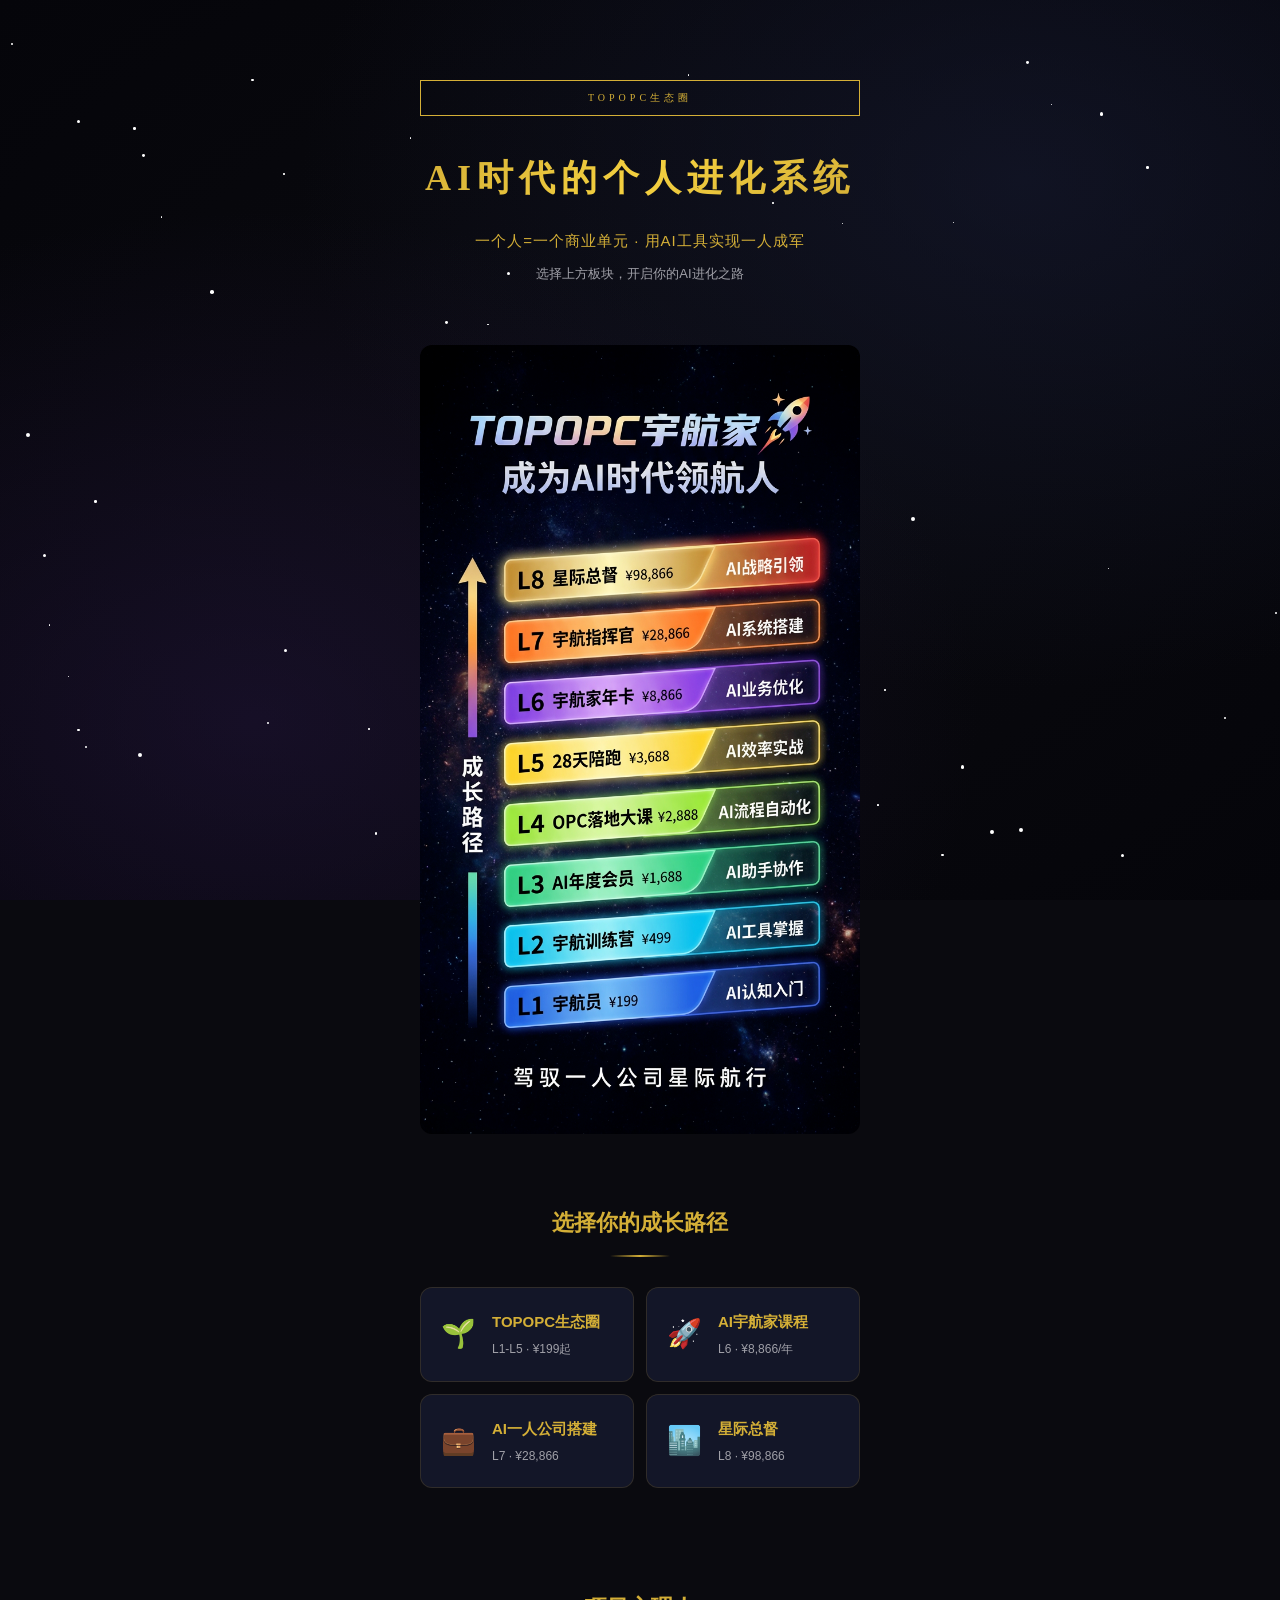
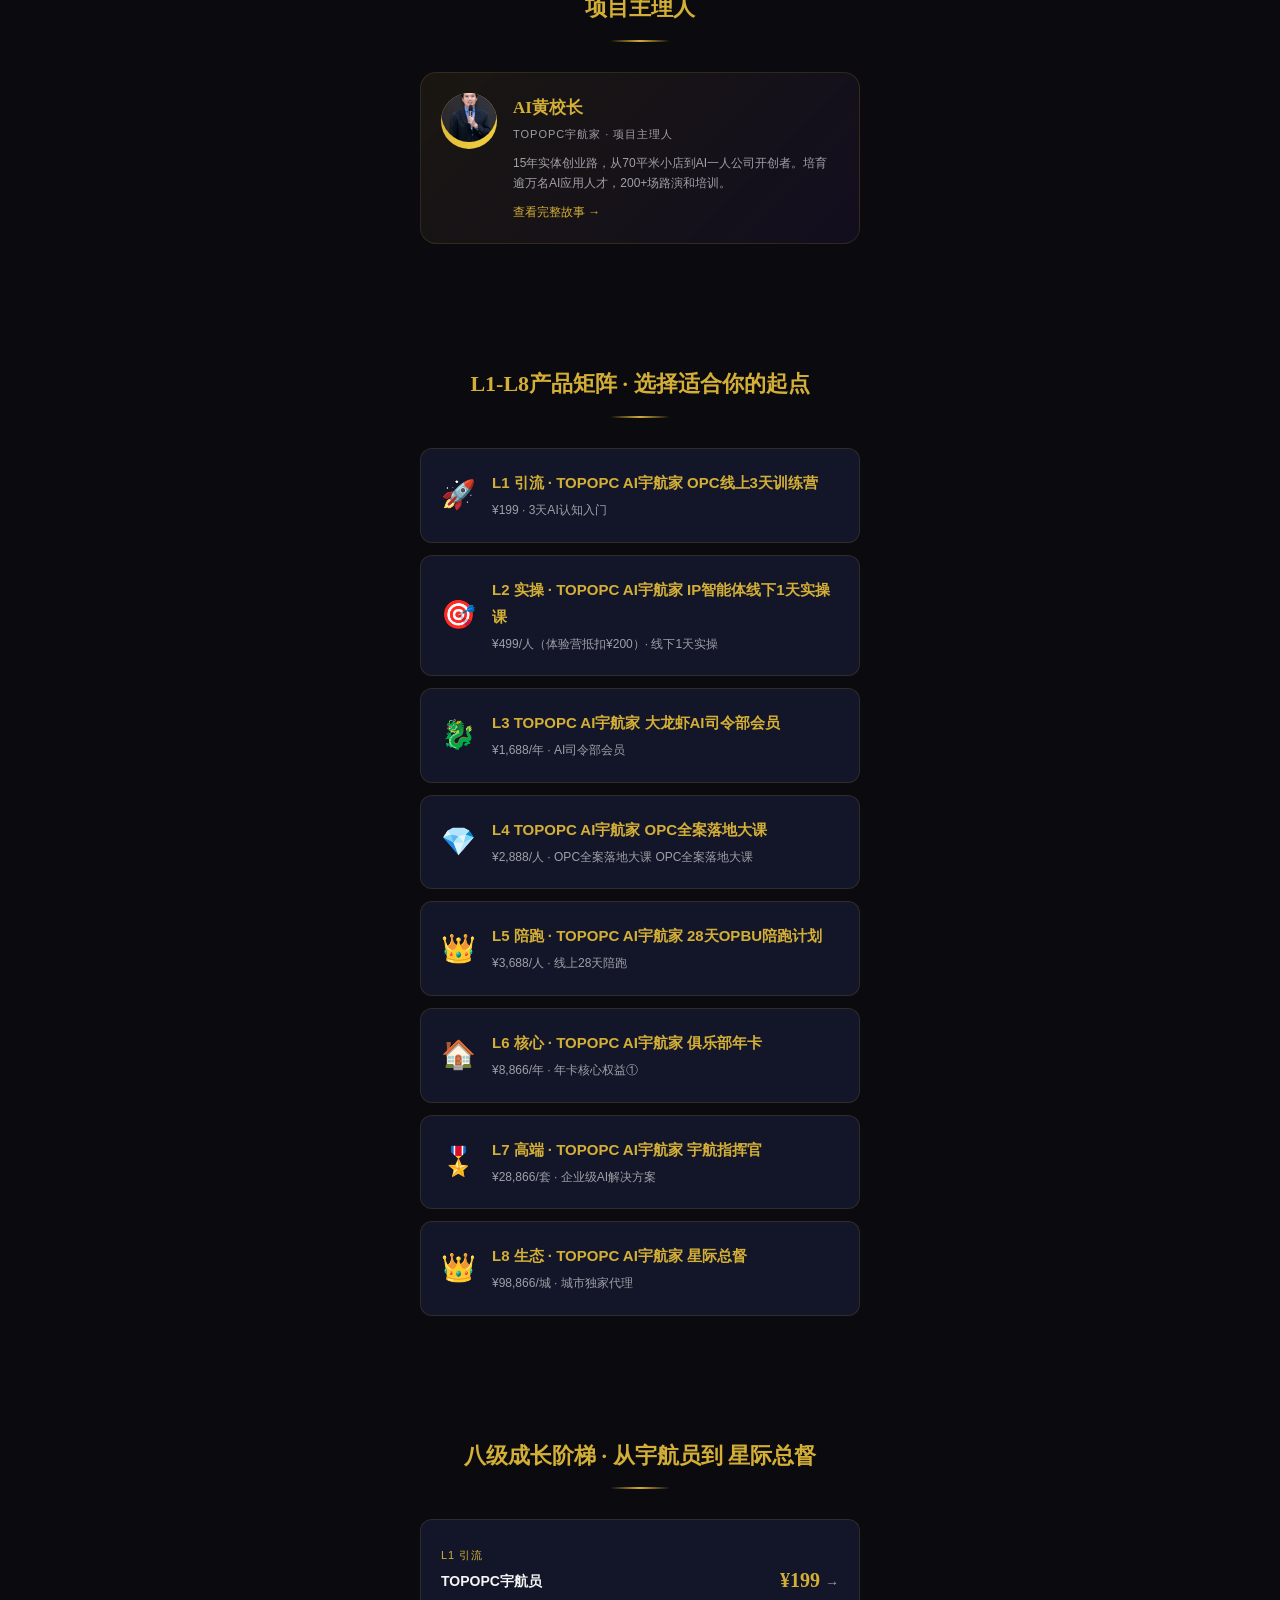
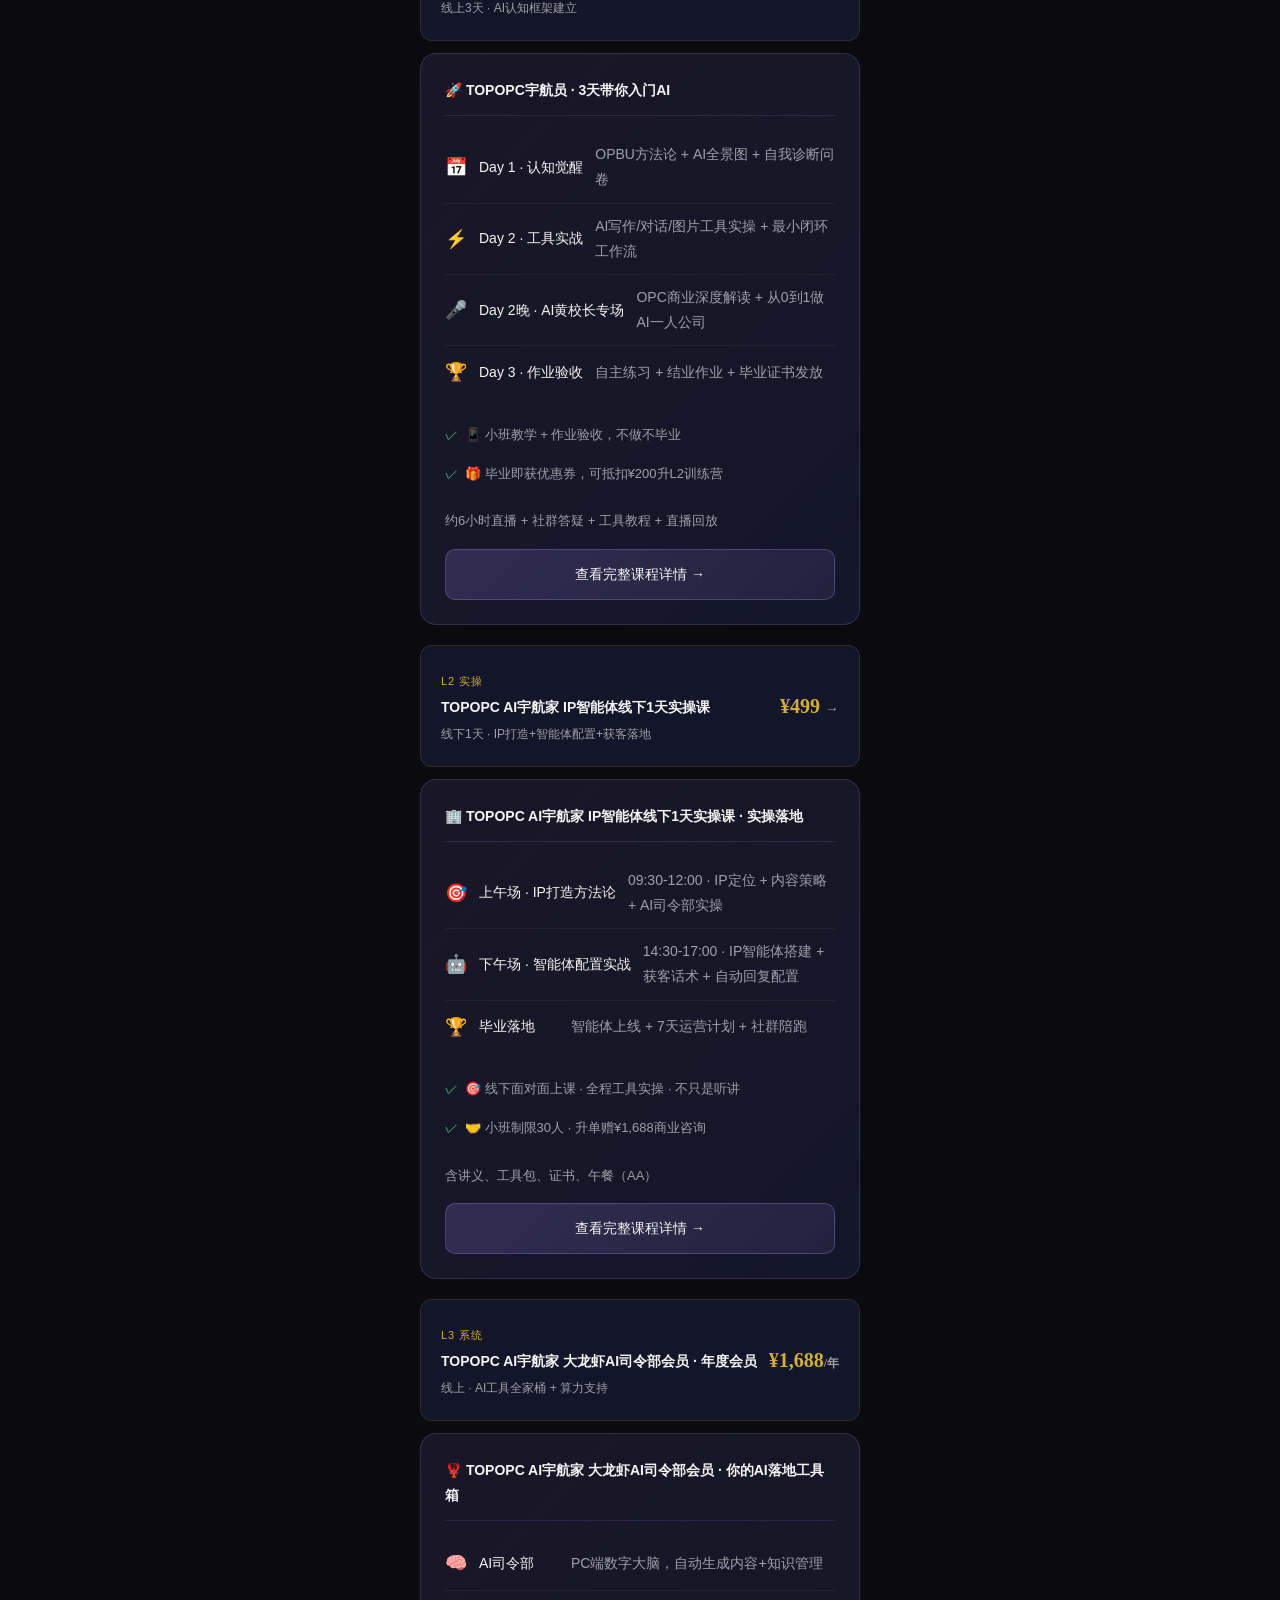
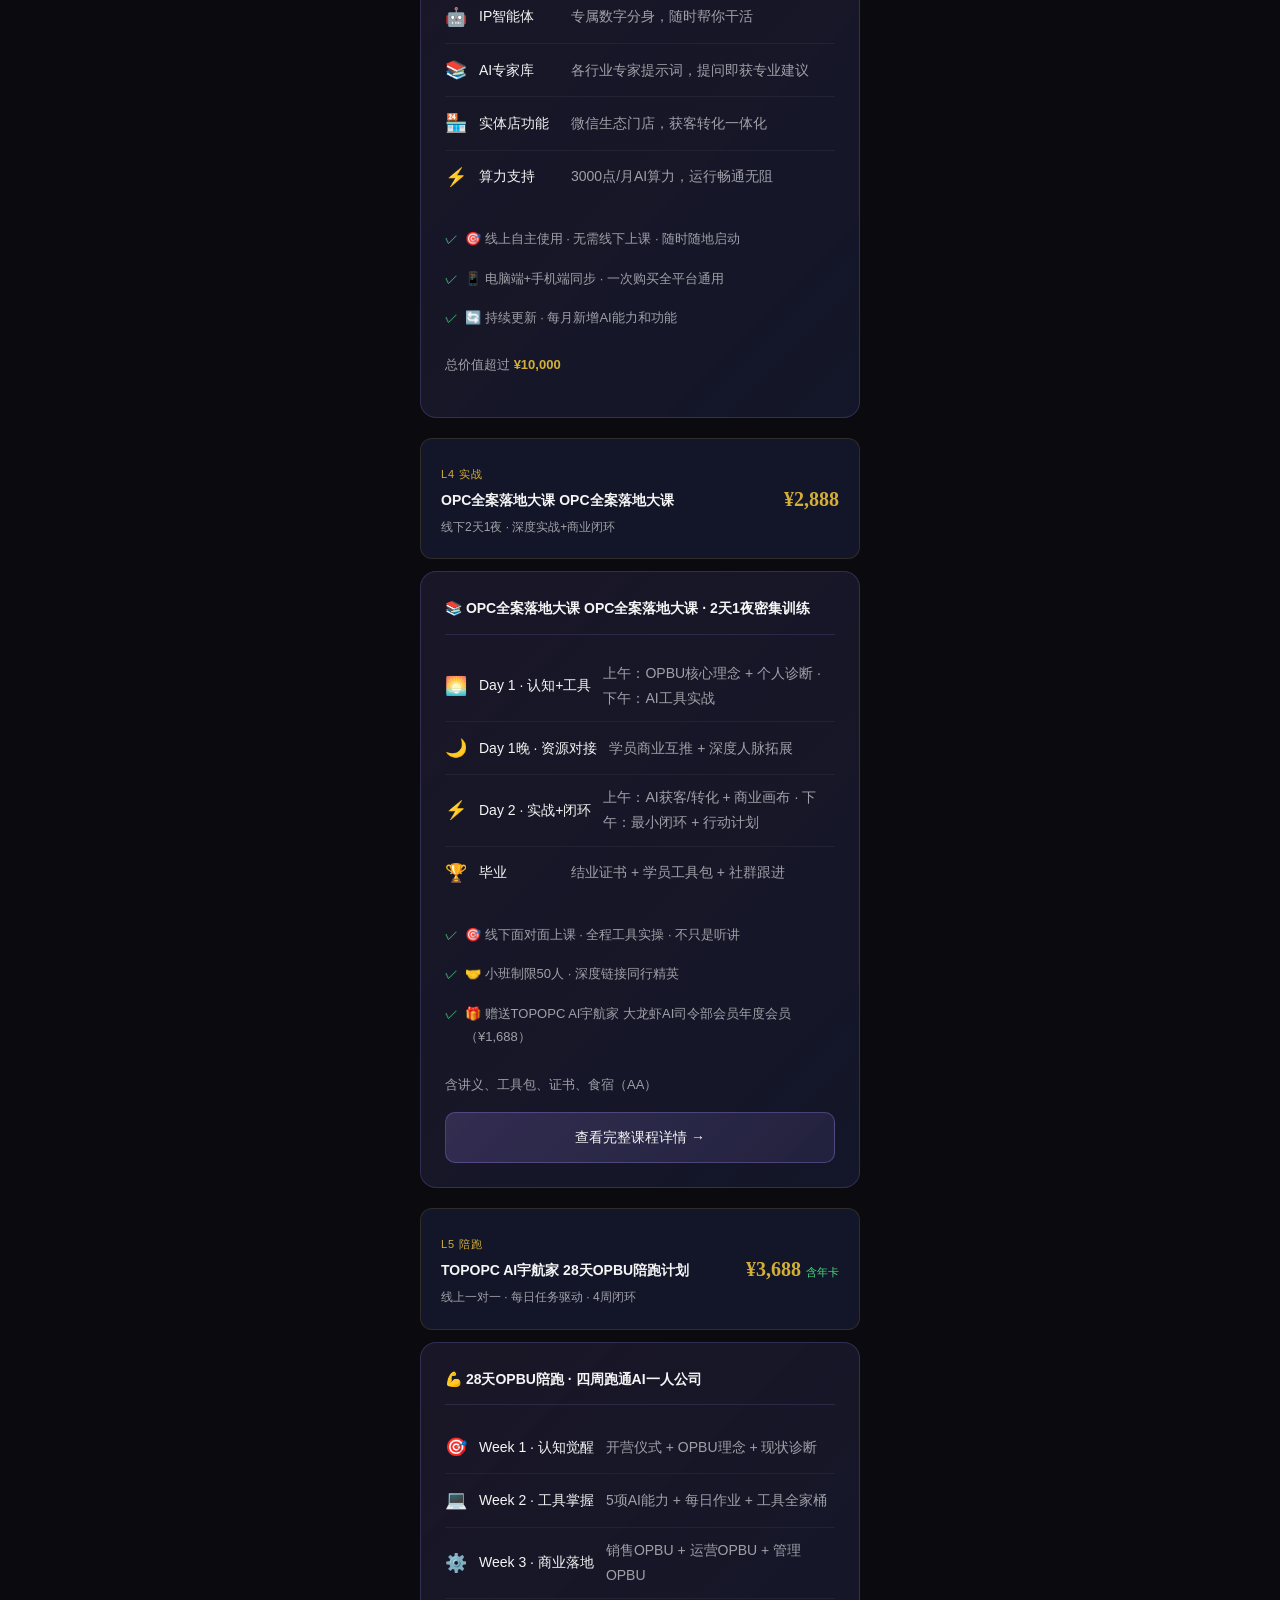
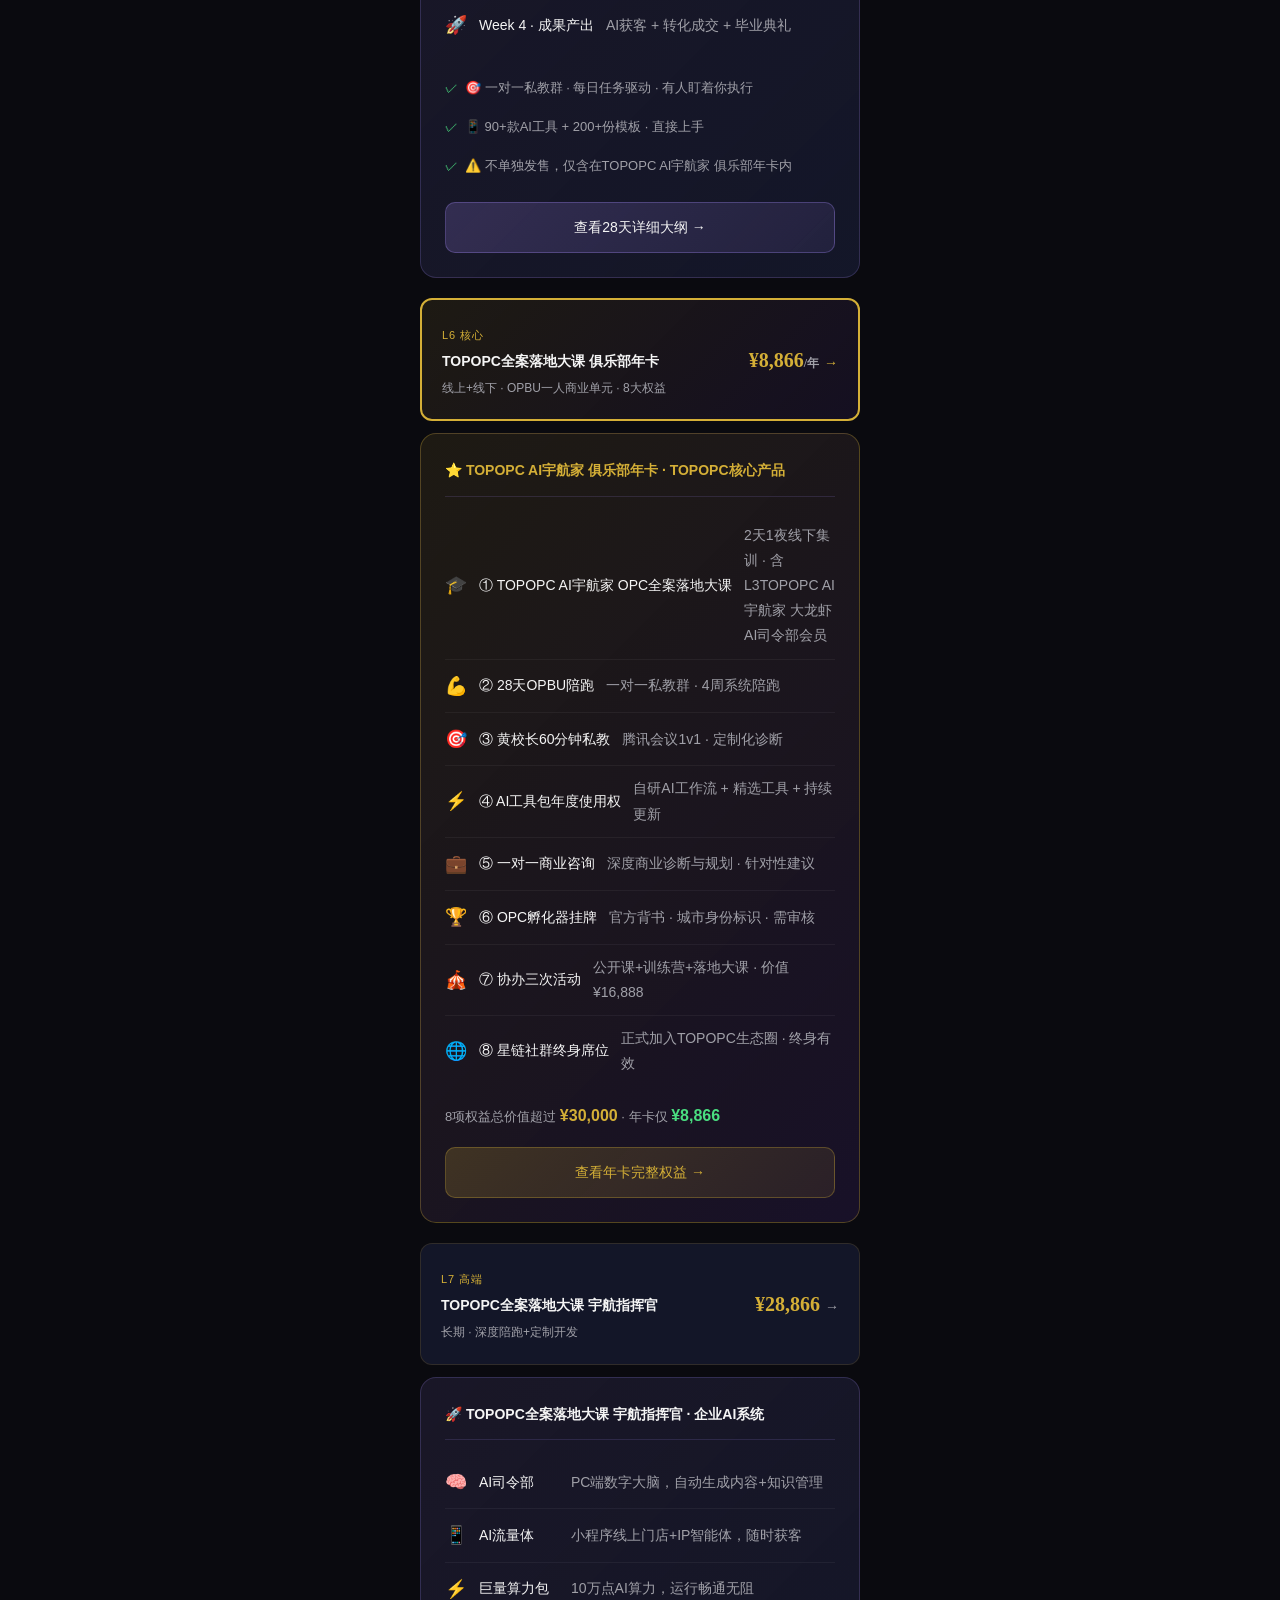
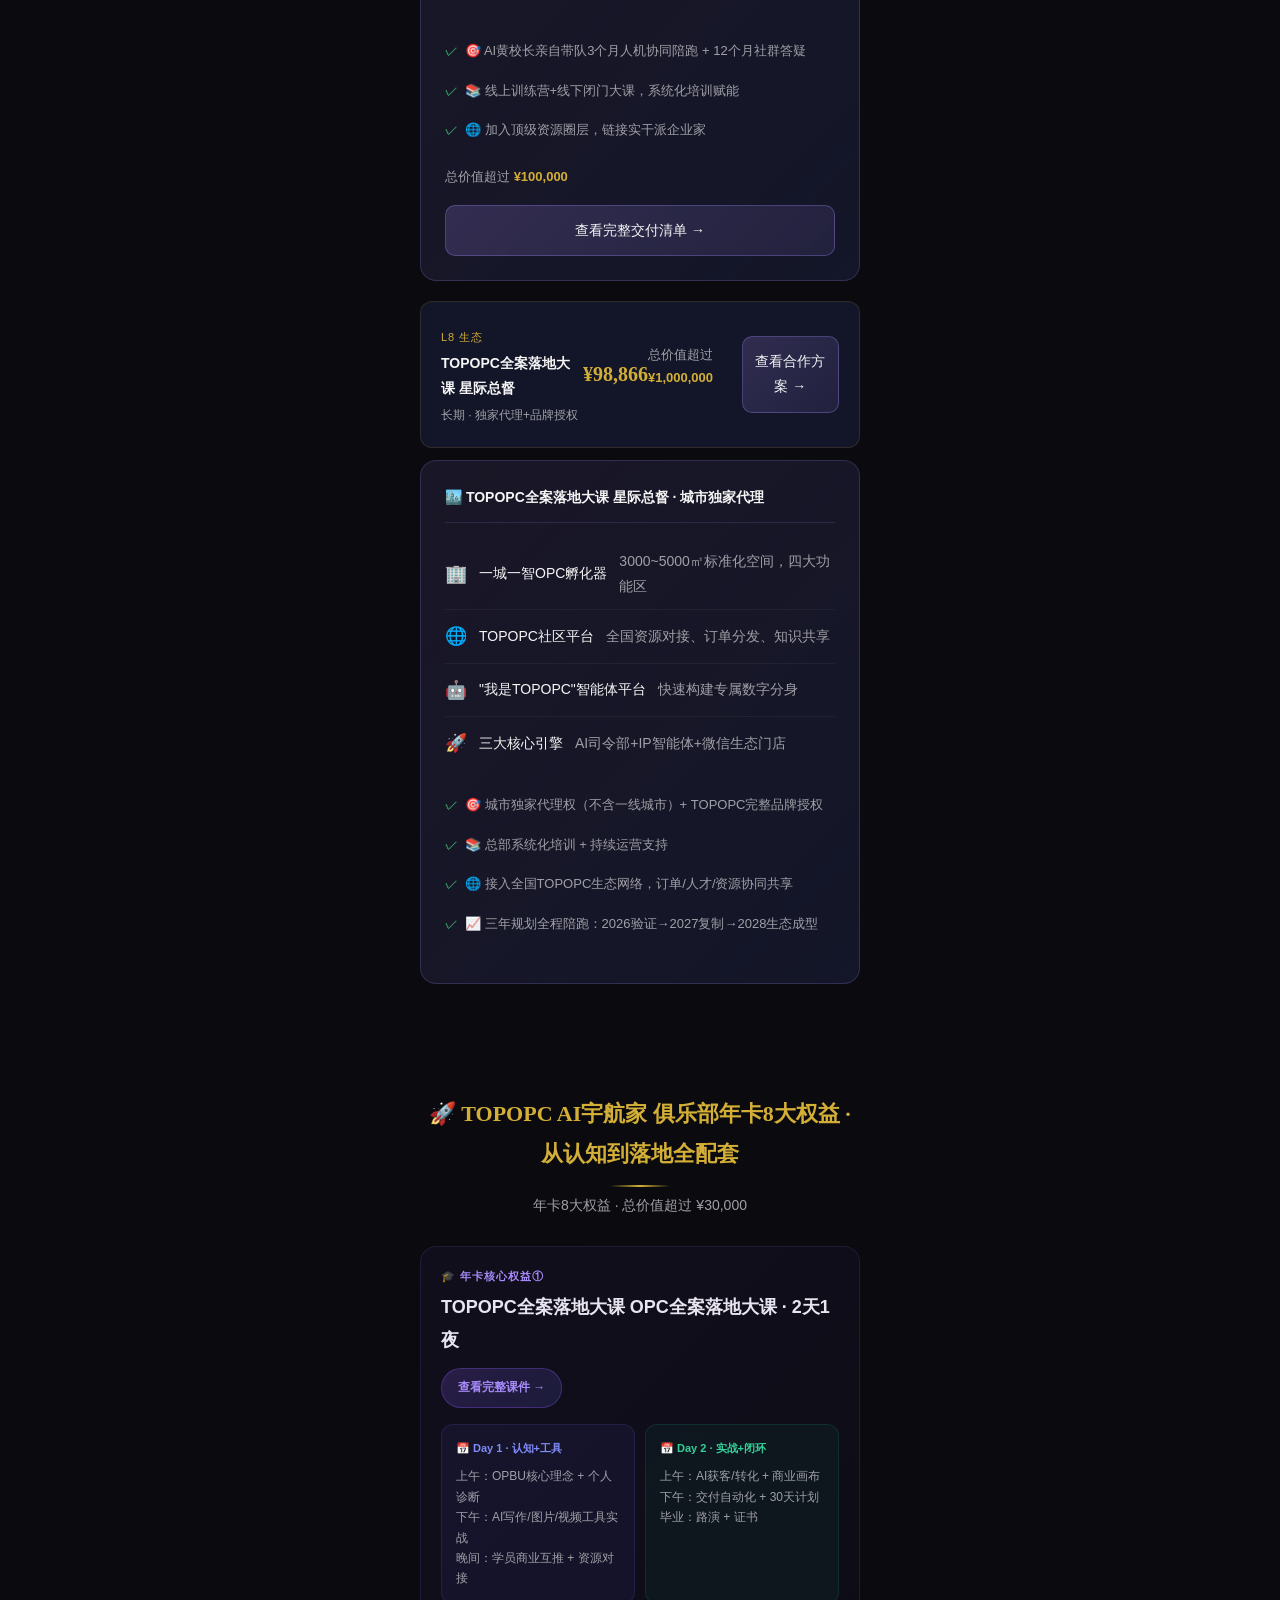
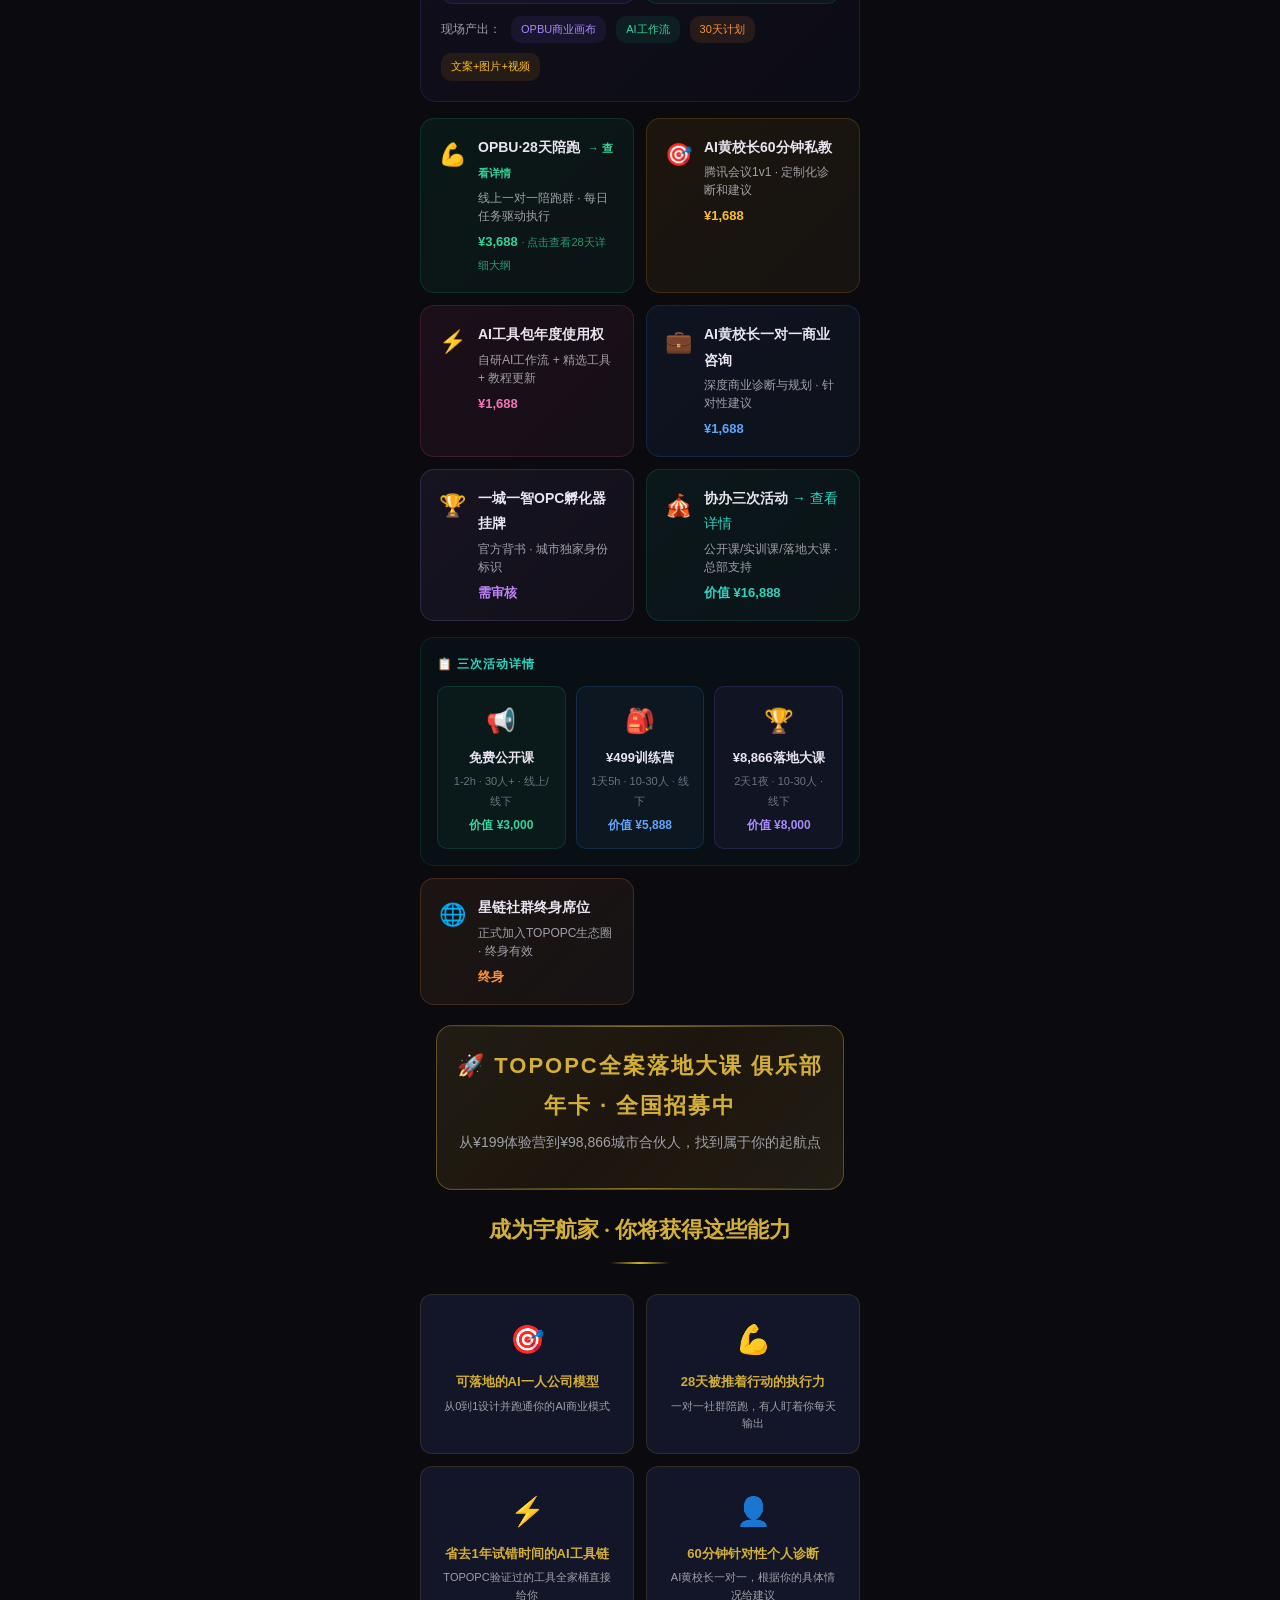
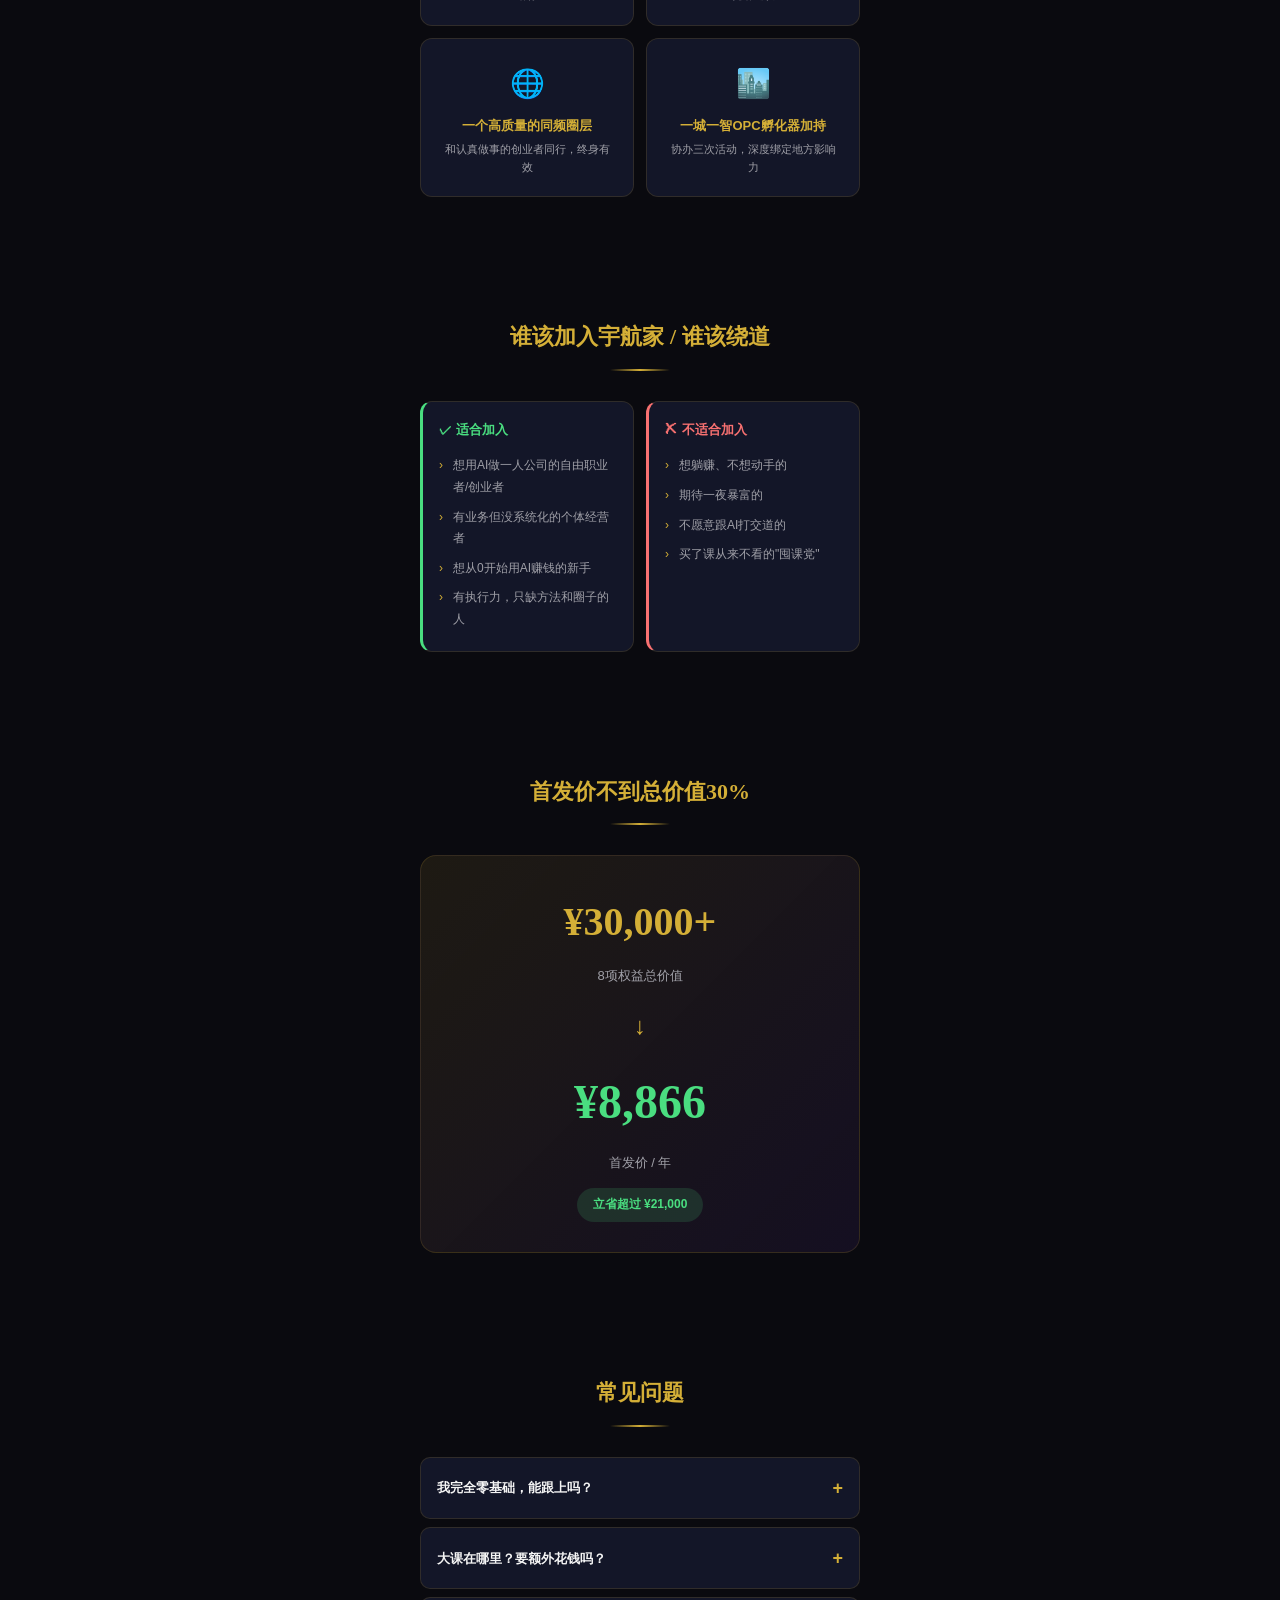
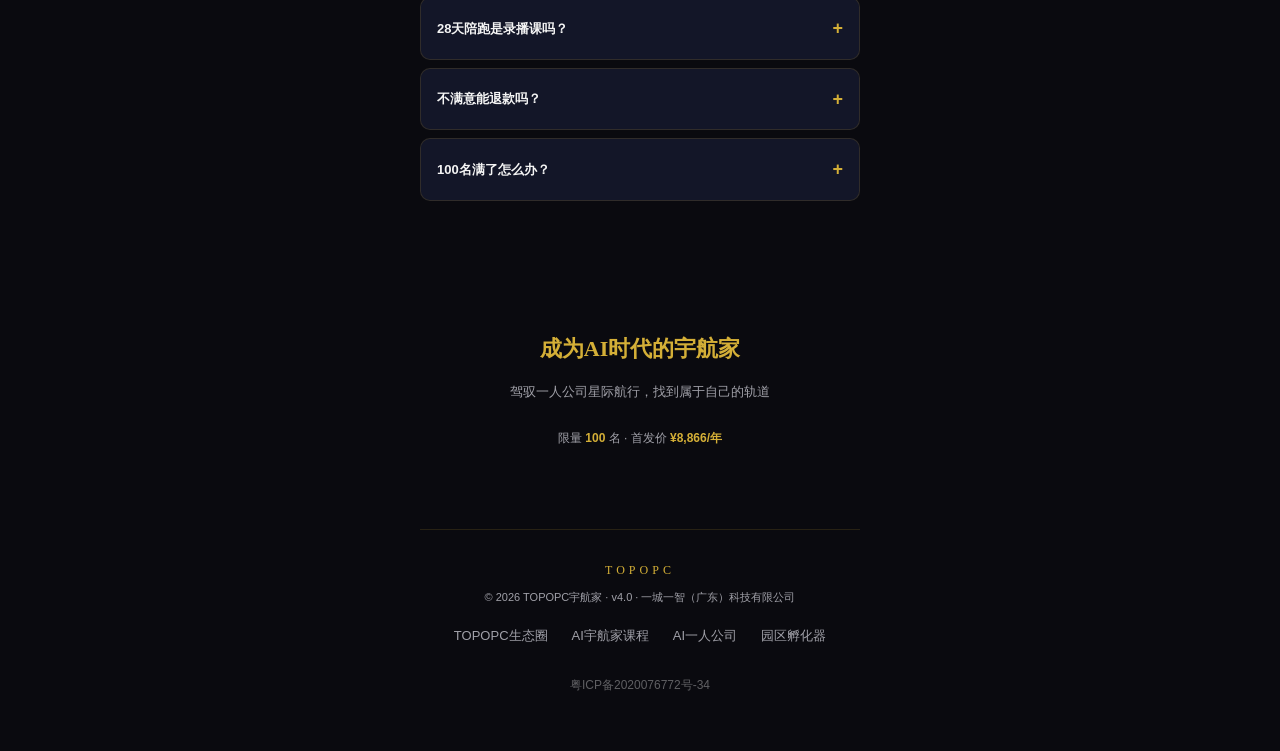
==== index.html @ 3a394ffb "v2.9.3: L1-L8名称标准化 - 按校长规范统一命名" ====
<!DOCTYPE html>
<html lang="zh-CN">
<head>    <meta name="description" content="TOPOPC宇航家 · L1-L8产品矩阵 · from ¥199 to ¥98,866 · 一城一智出品">
    <link rel="preload" as="image" href="founder-photo.png">

    <meta charset="UTF-8">
    <link rel="canonical" href="https://deepcity2035.github.io/topopc-ai-launch/index.html">
    <meta name="viewport" content="width=device-width, initial-scale=1.0, maximum-scale=1.0, user-scalable=no">
    <title>TOPOPC AI宇航家 · AI时代的个人进化系统</title>
    <link rel="icon" type="image/svg+xml" href="favicon.svg">
    <link rel="apple-touch-icon" href="share-poster-hd.png">
    <link rel="dns-prefetch" href="https://fonts.googleapis.cn">
    <link rel="preconnect" href="https://fonts.googleapis.cn" crossorigin>
    <link rel="dns-prefetch" href="https://fonts.gstatic.com">
    <link rel="preconnect" href="https://fonts.gstatic.com" crossorigin>
    <link rel="preload" as="style" href="https://fonts.googleapis.cn/css2?family=Cinzel:wght@400;700&family=Noto+Serif+SC:wght@400;600;700&family=Noto+Sans+SC:wght@300;400;500;700&display=swap" crossorigin onload="this.onload=null;this.rel='stylesheet'">
    <link href="https://fonts.googleapis.cn/css2?family=Cinzel:wght@400;700&family=Noto+Serif+SC:wght@400;600;700&family=Noto+Sans+SC:wght@300;400;500;700&display=swap" rel="stylesheet">
        <link rel="stylesheet" href="shared.css">
    <style>
        :root {
            --deep-space: #0a0a0f;
            --cosmic-blue: #1a1f3a;
            --nebula-purple: #2d1b4e;
            --star-gold: #d4af37;
            --star-gold-light: #f4d03f;
            --text-primary: #f5f5f5;
            --text-secondary: #a0a0a8;
            --accent-glow: rgba(212, 175, 55, 0.3);
            --card-bg: rgba(26, 31, 58, 0.6);
            --card-border: rgba(212, 175, 55, 0.15);
            --green-accent: #4ade80;
            --red-accent: #f87171;
        }

        * { margin: 0; padding: 0; box-sizing: border-box; }

        body {
            font-family: 'Noto Sans SC', -apple-system, sans-serif;
            background: var(--deep-space);
            color: var(--text-primary);
            line-height: 1.8;
            overflow-x: hidden;
            -webkit-font-smoothing: antialiased;
        }

        .starfield {
            position: fixed;
            top: 0; left: 0;
            width: 100%; height: 100%;
            pointer-events: none;
            z-index: 0;
            background: 
                radial-gradient(ellipse at 20% 80%, rgba(45, 27, 78, 0.4) 0%, transparent 50%),
                radial-gradient(ellipse at 80% 20%, rgba(26, 31, 58, 0.5) 0%, transparent 50%),
                radial-gradient(ellipse at 50% 50%, rgba(10, 10, 15, 1) 0%, rgba(5, 5, 10, 1) 100%);
        }

        .star {
            position: absolute;
            background: white;
            border-radius: 50%;
            animation: twinkle 3s infinite ease-in-out;
        }

        @keyframes twinkle {
            0%, 100% { opacity: 0.3; transform: scale(1); }
            50% { opacity: 1; transform: scale(1.2); }
        }

        .container {
            position: relative;
            z-index: 1;
            max-width: 480px;
            margin: 0 auto;
            padding: 0 20px;
        }

        /* ===== ANIMATIONS ===== */
        @keyframes pulse-glow {
            0%, 100% { box-shadow: 0 0 20px rgba(212, 175, 55, 0.2); }
            50% { box-shadow: 0 0 30px rgba(212, 175, 55, 0.4); }
        }

        /* ===== HERO ===== */
        .hero {
            padding: 80px 0 40px;
            text-align: center;
        }

        .hero-badge {
            font-family: 'Cinzel', serif;
            font-size: 10px;
            letter-spacing: 4px;
            color: var(--star-gold);
            border: 1px solid var(--star-gold);
            padding: 8px 20px;
            margin-bottom: 30px;
            text-transform: uppercase;
        }

        .hero-title {
            font-family: 'Noto Serif SC', serif;
            font-size: 36px;
            font-weight: 700;
            letter-spacing: 6px;
            margin-bottom: 16px;
            background: linear-gradient(135deg, var(--star-gold) 0%, var(--star-gold-light) 50%, var(--star-gold) 100%);
            -webkit-background-clip: text;
            -webkit-text-fill-color: transparent;
        }

        .hero-slogan {
            font-size: 15px;
            color: var(--star-gold);
            font-weight: 500;
            margin-bottom: 8px;
            letter-spacing: 1px;
        }

        .hero-subtitle {
            font-size: 14px;
            color: var(--text-secondary);
            margin-bottom: 40px;
        }

        .hero-price-box {
            background: linear-gradient(135deg, rgba(212, 175, 55, 0.1), rgba(45, 27, 78, 0.3));
            border: 1px solid var(--card-border);
            border-radius: 16px;
            padding: 24px 32px;
            margin-bottom: 30px;
        }

        .hero-price-label { font-size: 12px; color: var(--text-secondary); letter-spacing: 2px; margin-bottom: 8px; }
        .hero-price { font-family: 'Cinzel', serif; font-size: 42px; font-weight: 700; color: var(--star-gold); line-height: 1; }
        .hero-price-unit { font-size: 14px; color: var(--text-secondary); }
        .hero-price-original { font-size: 14px; color: var(--text-secondary); text-decoration: line-through; margin-top: 8px; }


        .hero-countdown { font-size: 13px; color: var(--text-secondary); }
        .hero-countdown span { color: var(--star-gold); font-weight: 700; font-family: 'Cinzel', serif; }

        /* ===== SECTION ===== */
        .section { padding: 60px 0; position: relative; }
        .section-title {
            font-family: 'Noto Serif SC', serif;
            font-size: 22px;
            font-weight: 700;
            text-align: center;
            margin-bottom: 30px;
            color: var(--star-gold);
        }
        .section-title::after {
            content: '';
            display: block;
            width: 60px;
            height: 2px;
            background: linear-gradient(90deg, transparent, var(--star-gold), transparent);
            margin: 12px auto 0;
        }

        /* ===== 三位一体框架 ===== */
        .ecosystem-flow {
            display: flex;
            flex-direction: column;
            gap: 12px;
            margin-bottom: 20px;
        }

        .ecosystem-item {
            display: flex;
            align-items: center;
            gap: 16px;
            background: var(--card-bg);
            border: 1px solid var(--card-border);
            border-radius: 12px;
            padding: 20px;
            transition: transform 0.2s ease, box-shadow 0.2s ease, border-color 0.2s ease;
        }
        .ecosystem-item:hover {
            transform: translateY(-3px);
            box-shadow: 0 8px 24px rgba(212, 175, 55, 0.15);
            border-color: rgba(212, 175, 55, 0.4);
        }

        .ecosystem-icon { font-size: 28px; }
        .ecosystem-content h3 { font-size: 15px; font-weight: 700; color: var(--star-gold); margin-bottom: 4px; }
        .ecosystem-content p { font-size: 12px; color: var(--text-secondary); }
        .ecosystem-arrow { text-align: center; color: var(--star-gold); font-size: 20px; padding: 4px 0; }

        /* ===== 五级价格 ===== */
        .price-tier {
            background: var(--card-bg);
            border: 1px solid var(--card-border);
            border-radius: 12px;
            padding: 20px;
            margin-bottom: 12px;
            display: flex;
            justify-content: space-between;
            align-items: center;
        }

        .price-tier.core {
            border: 2px solid var(--star-gold);
            background: linear-gradient(135deg, rgba(212, 175, 55, 0.1), rgba(45, 27, 78, 0.3));
        }

        .price-tier-info h3 { font-size: 14px; font-weight: 700; color: var(--text-primary); margin-bottom: 4px; }
        .price-tier-info .tier-level { font-size: 11px; color: var(--star-gold); letter-spacing: 1px; }
        .price-tier-info .tier-desc { font-size: 12px; color: var(--text-secondary); margin-top: 4px; }
        .price-tier-price { font-family: 'Cinzel', serif; font-size: 20px; font-weight: 700; color: var(--star-gold); }
        .price-tier-price span { font-size: 12px; color: var(--text-secondary); }
        .price-tier-clickable { cursor: pointer; transition: all 0.3s; }
        .price-tier-clickable:hover { background: rgba(212, 175, 55, 0.1); border-color: rgba(212, 175, 55, 0.3); transform: translateY(-2px); }
        .l4-detail {
            background: linear-gradient(135deg, rgba(167, 139, 250, 0.1), rgba(26, 31, 58, 0.6));
            border: 1px solid rgba(167, 139, 250, 0.2);
            border-radius: 16px;
            padding: 24px;
            margin-bottom: 20px;
        }
        .l4-detail-header {
            font-size: 14px;
            font-weight: 600;
            color: var(--text-primary);
            margin-bottom: 16px;
            padding-bottom: 12px;
            border-bottom: 1px solid rgba(167, 139, 250, 0.15);
        }
        .l4-products { margin-bottom: 16px; }
        .l4-product-item {
            display: flex;
            align-items: center;
            gap: 12px;
            padding: 10px 0;
            border-bottom: 1px solid rgba(255,255,255,0.05);
            font-size: 14px;
        }
        .l4-product-item:last-child { border-bottom: none; }
        .l4-product-icon { font-size: 18px; flex-shrink: 0; }
        .l4-product-name { color: var(--purple-accent); font-weight: 500; min-width: 80px; }
        .l4-product-desc { color: var(--text-secondary); flex: 1; }
        .l4-services { margin-bottom: 16px; }
        .l4-service-item {
            font-size: 13px;
            color: var(--text-secondary);
            padding: 8px 0;
            padding-left: 20px;
            position: relative;
        }
        .l4-service-item::before { content: '✓'; position: absolute; left: 0; color: var(--green-accent); }
        .l4-value { font-size: 13px; color: var(--text-secondary); margin-bottom: 16px; }
        .l4-value strong { color: var(--star-gold); }
        .l4-detail-btn {
            display: block;
            text-align: center;
            background: linear-gradient(135deg, rgba(167, 139, 250, 0.2), rgba(167, 139, 250, 0.1));
            border: 1px solid rgba(167, 139, 250, 0.3);
            color: var(--purple-accent);
            padding: 12px;
            border-radius: 10px;
            text-decoration: none;
            font-size: 14px;
            font-weight: 500;
            transition: all 0.3s;
        }
        .l4-detail-btn:hover { background: rgba(167, 139, 250, 0.25); }

        /* ===== 抵扣路径 ===== */
        .upgrade-path {
            background: linear-gradient(135deg, rgba(74, 222, 128, 0.1), rgba(45, 27, 78, 0.2));
            border: 1px solid rgba(74, 222, 128, 0.3);
            border-radius: 12px;
            padding: 20px;
            margin: 20px 0;
        }

        .upgrade-path h3 { font-size: 14px; font-weight: 700; color: var(--green-accent); margin-bottom: 12px; }
        .upgrade-item { font-size: 13px; color: var(--text-secondary); padding: 8px 0; border-bottom: 1px solid rgba(255,255,255,0.1); }
        .upgrade-item:last-child { border-bottom: none; }
        .upgrade-item strong { color: var(--star-gold); }

        /* ===== 权益分类 ===== */
        .benefit-category {
            margin-bottom: 30px;
        }

        .category-header {
            display: flex;
            align-items: center;
            gap: 12px;
            margin-bottom: 16px;
            padding-bottom: 8px;
            border-bottom: 1px solid var(--card-border);
        }

        .category-icon { font-size: 24px; }
        .category-title { font-size: 15px; font-weight: 700; color: var(--star-gold); }
        .category-subtitle { font-size: 12px; color: var(--text-secondary); }

        .benefit-item {
            display: flex;
            align-items: flex-start;
            gap: 14px;
            background: var(--card-bg);
            border: 1px solid var(--card-border);
            border-radius: 12px;
            padding: 16px;
            margin-bottom: 10px;
        }

        .benefit-number {
            font-family: 'Cinzel', serif;
            font-size: 20px;
            font-weight: 700;
            color: var(--star-gold);
            min-width: 32px;
        }

        .benefit-content h3 { font-size: 14px; font-weight: 700; color: var(--text-primary); margin-bottom: 4px; }
        .benefit-content p { font-size: 12px; color: var(--text-secondary); line-height: 1.6; }
        .benefit-value { font-size: 11px; color: var(--star-gold); margin-top: 4px; font-weight: 500; }
        .benefit-note { font-size: 11px; color: var(--red-accent); margin-top: 6px; }

        /* ===== 成果展示 ===== */
        .outcome-grid {
            display: grid;
            grid-template-columns: 1fr 1fr;
            gap: 12px;
        }

        .outcome-card {
            background: var(--card-bg);
            border: 1px solid var(--card-border);
            border-radius: 12px;
            padding: 20px;
            text-align: center;
        }

        .outcome-icon { font-size: 28px; margin-bottom: 8px; }
        .outcome-title { font-size: 13px; font-weight: 700; color: var(--star-gold); margin-bottom: 6px; line-height: 1.4; }
        .outcome-desc { font-size: 11px; color: var(--text-secondary); line-height: 1.6; }

        /* ===== 适合人群 ===== */
        .audience-grid { display: grid; grid-template-columns: 1fr 1fr; gap: 12px; }
        .audience-box {
            background: var(--card-bg);
            border: 1px solid var(--card-border);
            border-radius: 12px;
            padding: 16px;
        }
        .audience-box.good { border-left: 3px solid var(--green-accent); }
        .audience-box.bad { border-left: 3px solid var(--red-accent); }
        .audience-title { font-size: 13px; font-weight: 700; margin-bottom: 10px; }
        .audience-box.good .audience-title { color: var(--green-accent); }
        .audience-box.bad .audience-title { color: var(--red-accent); }
        .audience-list { list-style: none; font-size: 12px; color: var(--text-secondary); }
        .audience-list li { padding: 4px 0; padding-left: 14px; position: relative; }
        .audience-list li::before { content: '›'; position: absolute; left: 0; color: var(--star-gold); }

        /* ===== 价格对比 ===== */
        .price-compare {
            background: linear-gradient(135deg, rgba(212, 175, 55, 0.1), rgba(45, 27, 78, 0.3));
            border: 1px solid var(--card-border);
            border-radius: 16px;
            padding: 30px 20px;
            text-align: center;
        }
        .total-value { font-family: 'Cinzel', serif; font-size: 40px; font-weight: 700; color: var(--star-gold); }
        .total-label { font-size: 13px; color: var(--text-secondary); margin: 6px 0 16px; }
        .arrow { font-size: 24px; color: var(--star-gold); margin: 12px 0; }
        .now-price { font-family: 'Cinzel', serif; font-size: 48px; font-weight: 700; color: var(--green-accent); }
        .now-label { font-size: 13px; color: var(--text-secondary); margin-top: 6px; }
        .saving {
            display: inline-block;
            background: rgba(74, 222, 128, 0.15);
            color: var(--green-accent);
            font-size: 12px;
            font-weight: 700;
            padding: 6px 16px;
            border-radius: 20px;
            margin-top: 14px;
        }

        /* ===== FAQ ===== */
        .faq-item {
            background: var(--card-bg);
            border: 1px solid var(--card-border);
            border-radius: 10px;
            margin-bottom: 8px;
            overflow: hidden;
        }
        .faq-question {
            padding: 14px 16px;
            font-size: 13px;
            font-weight: 700;
            color: var(--text-primary);
            cursor: pointer;
            display: flex;
            justify-content: space-between;
            align-items: center;
        }
        .faq-question::after { content: '+'; font-size: 18px; color: var(--star-gold); }
        .faq-item.active .faq-question::after { transform: rotate(45deg); }
        .faq-answer {
            padding: 0 16px;
            max-height: 0;
            overflow: hidden;
            transition: all 0.3s;
            font-size: 12px;
            color: var(--text-secondary);
            line-height: 1.8;
        }
        .faq-item.active .faq-answer { padding: 0 16px 14px; max-height: 200px; }

        /* ===== CTA ===== */
        .final-cta { text-align: center; padding: 60px 0 80px; }
        .final-cta-title { font-family: 'Noto Serif SC', serif; font-size: 22px; font-weight: 700; color: var(--star-gold); margin-bottom: 12px; }
        .final-cta-subtitle { font-size: 13px; color: var(--text-secondary); margin-bottom: 24px; }
        .final-cta-btn {
            display: inline-block;
            background: linear-gradient(135deg, var(--star-gold), var(--star-gold-light));
            color: var(--deep-space);
            font-size: 16px;
            font-weight: 700;
            padding: 16px 48px;
            border-radius: 50px;
            text-decoration: none;
            letter-spacing: 2px;
            margin-bottom: 12px;
            box-shadow: 0 4px 30px rgba(212, 175, 55, 0.3);
        }
        .final-cta-note { font-size: 12px; color: var(--text-secondary); }
        .final-cta-note span { color: var(--star-gold); font-weight: 700; }

        /* ===== FOOTER ===== */
        .footer { text-align: center; padding: 30px 0; border-top: 1px solid var(--card-border); }
        .footer-brand { font-family: 'Cinzel', serif; font-size: 12px; color: var(--star-gold); letter-spacing: 4px; margin-bottom: 6px; }
        .footer-copy { font-size: 11px; color: var(--text-secondary); margin-bottom: 16px; }
        .footer-links { display: flex; justify-content: center; gap: 24px; margin-bottom: 16px; }
        .footer-link { color: var(--text-secondary); text-decoration: none; font-size: 13px; transition: color 0.3s; }
        .footer-link:hover { color: var(--star-gold); }
        .deepcity-banner {
            background: linear-gradient(135deg, rgba(212, 175, 55, 0.1), rgba(45, 27, 78, 0.2));
            border: 1px solid var(--card-border);
            border-radius: 12px;
            padding: 20px;
            margin: 0 20px 30px;
            text-align: center;
        }
        .deepcity-banner-title { font-size: 16px; font-weight: 600; color: var(--text-primary); margin-bottom: 8px; }
        .deepcity-banner-desc { font-size: 13px; color: var(--text-secondary); margin-bottom: 16px; }
        .deepcity-banner-btn {
            display: inline-flex;
            align-items: center;
            gap: 8px;
            background: rgba(212, 175, 55, 0.15);
            border: 1px solid var(--card-border);
            color: var(--star-gold);
            padding: 10px 24px;
            border-radius: 50px;
            font-size: 13px;
            text-decoration: none;
            transition: all 0.3s;
        }
        .deepcity-banner-btn:hover { background: rgba(212, 175, 55, 0.25); }

        /* ===== FOUNDER CARD ===== */
        .founder-card {
            display: flex;
            align-items: flex-start;
            gap: 16px;
            background: linear-gradient(135deg, rgba(212, 175, 55, 0.08), rgba(45, 27, 78, 0.25));
            border: 1px solid var(--card-border);
            border-radius: 16px;
            padding: 20px;
            transition: all 0.3s;
        }
        .founder-card:hover {
            border-color: rgba(212, 175, 55, 0.4);
            background: linear-gradient(135deg, rgba(212, 175, 55, 0.12), rgba(45, 27, 78, 0.35));
        }
        .founder-avatar {
            width: 56px;
            height: 56px;
            border-radius: 50%;
            background: linear-gradient(135deg, var(--star-gold), var(--star-gold-light));
            display: flex;
            align-items: center;
            justify-content: center;
            font-size: 28px;
            flex-shrink: 0;
            overflow: hidden;
        }
        .founder-avatar img {
            width: 100%;
            height: 100%;
            object-fit: cover;
            border-radius: 50%;
        }
        .founder-info { flex: 1; }
        .founder-name {
            font-family: 'Noto Serif SC', serif;
            font-size: 17px;
            font-weight: 700;
            color: var(--star-gold);
            margin-bottom: 2px;
        }
        .founder-role { font-size: 11px; color: var(--text-secondary); margin-bottom: 8px; letter-spacing: 1px; }
        .founder-bio { font-size: 12px; color: var(--text-secondary); line-height: 1.7; margin-bottom: 8px; }
        .founder-link { font-size: 12px; color: var(--star-gold); font-weight: 500; }

        /* ===== Animations ===== */
        .scroll-reveal { opacity: 0; transform: translateY(30px); transition: all 0.6s; }
        .scroll-reveal.revealed { opacity: 1; transform: translateY(0); }

        /* ===== RESPONSIVE ===== */
        @media (max-width: 360px) {
            .hero-title { font-size: 28px; letter-spacing: 4px; }
            .hero-price { font-size: 36px; }
            .section-title { font-size: 18px; }
        }

    </style>

    <meta property="og:type" content="website">
    <meta property="og:title" content="TOPOPC宇航家 · AI时代的个人进化系统">
    <meta property="og:description" content="8级产品矩阵从体验到合伙人，年费¥8,866起。AI落地的实战派，让业务长出AI能力。">
    <meta property="og:image" content="https://deepcity2035.github.io/topopc-ai-launch/share-poster-hd.png">
    <meta property="og:url" content="https://deepcity2035.github.io/topopc-ai-launch/index.html">
    <meta name="twitter:card" content="summary_large_image">
    <meta name="twitter:title" content="TOPOPC宇航家 · AI时代的个人进化系统">
    <meta name="twitter:description" content="8级产品矩阵从体验到合伙人，年费¥8,866起。AI落地的实战派，让业务长出AI能力。">
    <meta name="twitter:image" content="https://deepcity2035.github.io/topopc-ai-launch/share-poster-hd.png">

    <script type="application/ld+json">{"@context": "https://schema.org", "@type": "Organization", "name": "TOPOPC宇航家", "url": "https://deepcity2035.github.io/topopc-ai-launch", "logo": "https://deepcity2035.github.io/topopc-ai-launch/favicon.svg", "description": "TOPOPC宇航家 · AI时代的个人进化系统 · 8级产品矩阵从体验到合伙人", "founder": {"@type": "Person", "name": "黄艺明"}}
    </script>
    </head>
<body>
    <div class="starfield" id="starfield"></div>

    <div class="container">
        <!-- HERO -->
        <section class="hero">
            <div class="hero-badge">TOPOPC生态圈</div>
            <h1 class="hero-title">AI时代的个人进化系统</h1>
            <p class="hero-slogan">一个人=一个商业单元 · 用AI工具实现一人成军</p>
            
            <p class="hero-countdown">选择上方板块，开启你的AI进化之路</p>
        </section>

        <!-- 成长阶梯图 -->
        <div style="text-align:center; padding:20px 0;">
            <img src="growth-ladder.png" alt="TOPOPC L1-L8 成长阶梯" style="max-width:100%; height:auto; border-radius:12px;">
        </div>

        <!-- 四大板块入口 -->
        <section class="section scroll-reveal" style="padding:40px 0;">
            <h2 class="section-title">选择你的成长路径</h2>
            <div style="display:grid;grid-template-columns:1fr 1fr;gap:12px;">
                <div class="ecosystem-item" onclick="location.href='#ecosystem'" style="cursor:pointer;">
                    <div class="ecosystem-icon">🌱</div>
                    <div class="ecosystem-content">
                        <h3>TOPOPC生态圈</h3>
                        <p>L1-L5 · ¥199起</p>
                    </div>
                </div>
                <div class="ecosystem-item" onclick="location.href='annual-card.html'" style="cursor:pointer;">
                    <div class="ecosystem-icon">🚀</div>
                    <div class="ecosystem-content">
                        <h3>AI宇航家课程</h3>
                        <p>L6 · ¥8,866/年</p>
                    </div>
                </div>
                <div class="ecosystem-item" onclick="location.href='ai-company.html'" style="cursor:pointer;">
                    <div class="ecosystem-icon">💼</div>
                    <div class="ecosystem-content">
                        <h3>AI一人公司搭建</h3>
                        <p>L7 · ¥28,866</p>
                    </div>
                </div>
                <div class="ecosystem-item" onclick="location.href='city-partner.html'" style="cursor:pointer;">
                    <div class="ecosystem-icon">🏙️</div>
                    <div class="ecosystem-content">
                        <h3>星际总督</h3>
                        <p>L8 · ¥98,866</p>
                    </div>
                </div>
            </div>
        </section>

        <!-- 主理人介绍 -->
        <section class="section scroll-reveal">
            <h2 class="section-title">项目主理人</h2>
            <a href="about.html" style="text-decoration:none;color:inherit;">
                <div class="founder-card">
                    <div class="founder-avatar"><picture><source srcset="founder-photo.webp" type="image/webp"><img loading="eager" fetchpriority="high" src="founder-photo.png"alt="AI黄校长"></picture></div>
                    <div class="founder-info">
                        <div class="founder-name">AI黄校长</div>
                        <div class="founder-role">TOPOPC宇航家 · 项目主理人</div>
                        <div class="founder-bio">15年实体创业路，从70平米小店到AI一人公司开创者。培育逾万名AI应用人才，200+场路演和培训。</div>
                        <div class="founder-link">查看完整故事 →</div>
                    </div>
                </div>
            </a>
        </section>

        <!-- L1-L5产品矩阵 -->
        <section id="ecosystem" class="section scroll-reveal">
            <h2 class="section-title">L1-L8产品矩阵 · 选择适合你的起点</h2>
            <div style="display:flex;flex-direction:column;gap:12px;">
                <div class="ecosystem-item" onclick="location.href='experience-camp.html'" style="cursor:pointer;">
                    <div class="ecosystem-icon">🚀</div>
                    <div class="ecosystem-content">
                        <h3>L1 引流 · TOPOPC AI宇航家 OPC线上3天训练营</h3>
                        <p>¥199 · 3天AI认知入门</p>
                    </div>
                </div>
                <div class="ecosystem-item" onclick="location.href='training-camp.html'" style="cursor:pointer;">
                    <div class="ecosystem-icon">🎯</div>
                    <div class="ecosystem-content">
                        <h3>L2 实操 · TOPOPC AI宇航家 IP智能体线下1天实操课</h3>
                        <p>¥499/人（体验营抵扣¥200）· 线下1天实操</p>
                    </div>
                </div>
                <div class="ecosystem-item" onclick="location.href='long-system.html'" style="cursor:pointer;">
                    <div class="ecosystem-icon">🐉</div>
                    <div class="ecosystem-content">
                        <h3>L3 TOPOPC AI宇航家 大龙虾AI司令部会员</h3>
                        <p>¥1,688/年 · AI司令部会员</p>
                    </div>
                </div>
                <div class="ecosystem-item" onclick="location.href='opbc-full-course.html'" style="cursor:pointer;">
                    <div class="ecosystem-icon">💎</div>
                    <div class="ecosystem-content">
                        <h3>L4 TOPOPC AI宇航家 OPC全案落地大课</h3>
                        <p>¥2,888/人 · OPC全案落地大课 OPC全案落地大课</p>
                    </div>
                </div>
                <div class="ecosystem-item" onclick="location.href='annual-card.html'" style="cursor:pointer;">
                    <div class="ecosystem-icon">👑</div>
                    <div class="ecosystem-content">
                        <h3>L5 陪跑 · TOPOPC AI宇航家 28天OPBU陪跑计划</h3>
                        <p>¥3,688/人 · 线上28天陪跑</p>
                    </div>
                </div>
                <div class="ecosystem-item" onclick="location.href='annual-card.html'" style="cursor:pointer;">
                    <div class="ecosystem-icon">🏠</div>
                    <div class="ecosystem-content">
                        <h3>L6 核心 · TOPOPC AI宇航家 俱乐部年卡</h3>
                        <p>¥8,866/年 · 年卡核心权益①</p>
                    </div>
                </div>
                <div class="ecosystem-item" onclick="location.href='ai-company.html'" style="cursor:pointer;">
                    <div class="ecosystem-icon">🎖️</div>
                    <div class="ecosystem-content">
                        <h3>L7 高端 · TOPOPC AI宇航家 宇航指挥官</h3>
                        <p>¥28,866/套 · 企业级AI解决方案</p>
                    </div>
                </div>
                <div class="ecosystem-item" onclick="location.href='city-partner.html'" style="cursor:pointer;">
                    <div class="ecosystem-icon">👑</div>
                    <div class="ecosystem-content">
                        <h3>L8 生态 · TOPOPC AI宇航家 星际总督</h3>
                        <p>¥98,866/城 · 城市独家代理</p>
                    </div>
                </div>
            </div>
        </section>

        <!-- 五级价格体系 -->
        <section class="section scroll-reveal">
            <h2 class="section-title">八级成长阶梯 · 从宇航员到 星际总督</h2>
            
            <div class="price-tier price-tier-clickable" onclick="location.href='experience-camp.html'">
                <div class="price-tier-info">
                    <span class="tier-level">L1 引流</span>
                    <h3>TOPOPC宇航员</h3>
                    <p class="tier-desc">线上3天 · AI认知框架建立</p>
                </div>
                <div class="price-tier-price">¥199 <span style="font-size:14px;color:var(--text-secondary);font-weight:400">→</span></div>
            </div>

            <!-- L1体验营详情 -->
            <div class="l4-detail">
                <div class="l4-detail-header">🚀 TOPOPC宇航员 · 3天带你入门AI</div>
                <div class="l4-products">
                    <div class="l4-product-item">
                        <span class="l4-product-icon">📅</span>
                        <span class="l4-product-name">Day 1 · 认知觉醒</span>
                        <span class="l4-product-desc">OPBU方法论 + AI全景图 + 自我诊断问卷</span>
                    </div>
                    <div class="l4-product-item">
                        <span class="l4-product-icon">⚡</span>
                        <span class="l4-product-name">Day 2 · 工具实战</span>
                        <span class="l4-product-desc">AI写作/对话/图片工具实操 + 最小闭环工作流</span>
                    </div>
                    <div class="l4-product-item">
                        <span class="l4-product-icon">🎤</span>
                        <span class="l4-product-name">Day 2晚 · AI黄校长专场</span>
                        <span class="l4-product-desc">OPC商业深度解读 + 从0到1做AI一人公司</span>
                    </div>
                    <div class="l4-product-item">
                        <span class="l4-product-icon">🏆</span>
                        <span class="l4-product-name">Day 3 · 作业验收</span>
                        <span class="l4-product-desc">自主练习 + 结业作业 + 毕业证书发放</span>
                    </div>
                </div>
                <div class="l4-services">
                    <div class="l4-service-item">📱 小班教学 + 作业验收，不做不毕业</div>
                    <div class="l4-service-item">🎁 毕业即获优惠券，可抵扣¥200升L2训练营</div>
                </div>
                <div class="l4-value">约6小时直播 + 社群答疑 + 工具教程 + 直播回放</div>
                <a href="experience-camp.html" class="l4-detail-btn">查看完整课程详情 →</a>
            </div>

            <div class="price-tier price-tier-clickable" onclick="location.href='training-camp.html'">
                <div class="price-tier-info">
                    <span class="tier-level">L2 实操</span>
                    <h3>TOPOPC AI宇航家 IP智能体线下1天实操课</h3>
                    <p class="tier-desc">线下1天 · IP打造+智能体配置+获客落地</p>
                </div>
                <div class="price-tier-price">¥499 <span style="font-size:14px;color:var(--text-secondary);font-weight:400">→</span></div>
            </div>

            <!-- L2训练营详情 -->
            <div class="l4-detail">
                <div class="l4-detail-header">🏢 TOPOPC AI宇航家 IP智能体线下1天实操课 · 实操落地</div>
                <div class="l4-products">
                    <div class="l4-product-item">
                        <span class="l4-product-icon">🎯</span>
                        <span class="l4-product-name">上午场 · IP打造方法论</span>
                        <span class="l4-product-desc">09:30-12:00 · IP定位 + 内容策略 + AI司令部实操</span>
                    </div>
                    <div class="l4-product-item">
                        <span class="l4-product-icon">🤖</span>
                        <span class="l4-product-name">下午场 · 智能体配置实战</span>
                        <span class="l4-product-desc">14:30-17:00 · IP智能体搭建 + 获客话术 + 自动回复配置</span>
                    </div>
                    <div class="l4-product-item">
                        <span class="l4-product-icon">🏆</span>
                        <span class="l4-product-name">毕业落地</span>
                        <span class="l4-product-desc">智能体上线 + 7天运营计划 + 社群陪跑</span>
                    </div>
                </div>
                <div class="l4-services">
                    <div class="l4-service-item">🎯 线下面对面上课 · 全程工具实操 · 不只是听讲</div>
                    <div class="l4-service-item">🤝 小班制限30人 · 升单赠¥1,688商业咨询</div>
                </div>
                <div class="l4-value">含讲义、工具包、证书、午餐（AA）</div>
                <a href="training-camp.html" class="l4-detail-btn">查看完整课程详情 →</a>
            </div>

            <!-- L3: TOPOPC AI宇航家 大龙虾AI司令部会员 -->
            <div class="price-tier price-tier-clickable" onclick="location.href='long-system.html'">
                <div class="price-tier-info">
                    <span class="tier-level">L3 系统</span>
                    <h3>TOPOPC AI宇航家 大龙虾AI司令部会员 · 年度会员</h3>
                    <p class="tier-desc">线上 · AI工具全家桶 + 算力支持</p>
                </div>
                <div class="price-tier-price">¥1,688<span>/年</span></div>
            </div>

            <!-- L3TOPOPC AI宇航家 大龙虾AI司令部会员详情 -->
            <div class="l4-detail">
                <div class="l4-detail-header">🦞 TOPOPC AI宇航家 大龙虾AI司令部会员 · 你的AI落地工具箱</div>
                <div class="l4-products">
                    <div class="l4-product-item">
                        <span class="l4-product-icon">🧠</span>
                        <span class="l4-product-name">AI司令部</span>
                        <span class="l4-product-desc">PC端数字大脑，自动生成内容+知识管理</span>
                    </div>
                    <div class="l4-product-item">
                        <span class="l4-product-icon">🤖</span>
                        <span class="l4-product-name">IP智能体</span>
                        <span class="l4-product-desc">专属数字分身，随时帮你干活</span>
                    </div>
                    <div class="l4-product-item">
                        <span class="l4-product-icon">📚</span>
                        <span class="l4-product-name">AI专家库</span>
                        <span class="l4-product-desc">各行业专家提示词，提问即获专业建议</span>
                    </div>
                    <div class="l4-product-item">
                        <span class="l4-product-icon">🏪</span>
                        <span class="l4-product-name">实体店功能</span>
                        <span class="l4-product-desc">微信生态门店，获客转化一体化</span>
                    </div>
                    <div class="l4-product-item">
                        <span class="l4-product-icon">⚡</span>
                        <span class="l4-product-name">算力支持</span>
                        <span class="l4-product-desc">3000点/月AI算力，运行畅通无阻</span>
                    </div>
                </div>
                <div class="l4-services">
                    <div class="l4-service-item">🎯 线上自主使用 · 无需线下上课 · 随时随地启动</div>
                    <div class="l4-service-item">📱 电脑端+手机端同步 · 一次购买全平台通用</div>
                    <div class="l4-service-item">🔄 持续更新 · 每月新增AI能力和功能</div>
                </div>
                <div class="l4-value">总价值超过 <strong>¥10,000</strong></div>
            </div>

            <!-- L4: OPC全案落地大课 OPC全案落地大课 -->
            <div class="price-tier price-tier-clickable" onclick="location.href='opbc-full-course.html'">
                <div class="price-tier-info">
                    <span class="tier-level">L4 实战</span>
                    <h3>OPC全案落地大课 OPC全案落地大课</h3>
                    <p class="tier-desc">线下2天1夜 · 深度实战+商业闭环</p>
                </div>
                <div class="price-tier-price">¥2,888</div>
            </div>

            <!-- L4TOPOPC AI宇航家 OPC全案落地大课详情 -->
            <div class="l4-detail">
                <div class="l4-detail-header">📚 OPC全案落地大课 OPC全案落地大课 · 2天1夜密集训练</div>
                <div class="l4-products">
                    <div class="l4-product-item">
                        <span class="l4-product-icon">🌅</span>
                        <span class="l4-product-name">Day 1 · 认知+工具</span>
                        <span class="l4-product-desc">上午：OPBU核心理念 + 个人诊断 · 下午：AI工具实战</span>
                    </div>
                    <div class="l4-product-item">
                        <span class="l4-product-icon">🌙</span>
                        <span class="l4-product-name">Day 1晚 · 资源对接</span>
                        <span class="l4-product-desc">学员商业互推 + 深度人脉拓展</span>
                    </div>
                    <div class="l4-product-item">
                        <span class="l4-product-icon">⚡</span>
                        <span class="l4-product-name">Day 2 · 实战+闭环</span>
                        <span class="l4-product-desc">上午：AI获客/转化 + 商业画布 · 下午：最小闭环 + 行动计划</span>
                    </div>
                    <div class="l4-product-item">
                        <span class="l4-product-icon">🏆</span>
                        <span class="l4-product-name">毕业</span>
                        <span class="l4-product-desc">结业证书 + 学员工具包 + 社群跟进</span>
                    </div>
                </div>
                <div class="l4-services">
                    <div class="l4-service-item">🎯 线下面对面上课 · 全程工具实操 · 不只是听讲</div>
                    <div class="l4-service-item">🤝 小班制限50人 · 深度链接同行精英</div>
                    <div class="l4-service-item">🎁 赠送TOPOPC AI宇航家 大龙虾AI司令部会员年度会员（¥1,688）</div>
                </div>
                <div class="l4-value">含讲义、工具包、证书、食宿（AA）</div>
                <a href="opbc-full-course.html" class="l4-detail-btn">查看完整课程详情 →</a>
            </div>

            <!-- L5: 28天OPBU陪跑 -->
            <div class="price-tier price-tier-clickable" onclick="location.href='opbu28.html'">
                <div class="price-tier-info">
                    <span class="tier-level">L5 陪跑</span>
                    <h3>TOPOPC AI宇航家 28天OPBU陪跑计划</h3>
                    <p class="tier-desc">线上一对一 · 每日任务驱动 · 4周闭环</p>
                </div>
                <div class="price-tier-price">¥3,688 <span style="font-size:11px;color:var(--green-accent);font-weight:500">含年卡</span></div>
            </div>

            <!-- L5 28天陪跑详情 -->
            <div class="l4-detail">
                <div class="l4-detail-header">💪 28天OPBU陪跑 · 四周跑通AI一人公司</div>
                <div class="l4-products">
                    <div class="l4-product-item">
                        <span class="l4-product-icon">🎯</span>
                        <span class="l4-product-name">Week 1 · 认知觉醒</span>
                        <span class="l4-product-desc">开营仪式 + OPBU理念 + 现状诊断</span>
                    </div>
                    <div class="l4-product-item">
                        <span class="l4-product-icon">💻</span>
                        <span class="l4-product-name">Week 2 · 工具掌握</span>
                        <span class="l4-product-desc">5项AI能力 + 每日作业 + 工具全家桶</span>
                    </div>
                    <div class="l4-product-item">
                        <span class="l4-product-icon">⚙️</span>
                        <span class="l4-product-name">Week 3 · 商业落地</span>
                        <span class="l4-product-desc">销售OPBU + 运营OPBU + 管理OPBU</span>
                    </div>
                    <div class="l4-product-item">
                        <span class="l4-product-icon">🚀</span>
                        <span class="l4-product-name">Week 4 · 成果产出</span>
                        <span class="l4-product-desc">AI获客 + 转化成交 + 毕业典礼</span>
                    </div>
                </div>
                <div class="l4-services">
                    <div class="l4-service-item">🎯 一对一私教群 · 每日任务驱动 · 有人盯着你执行</div>
                    <div class="l4-service-item">📱 90+款AI工具 + 200+份模板 · 直接上手</div>
                    <div class="l4-service-item">⚠️ 不单独发售，仅含在TOPOPC AI宇航家 俱乐部年卡内</div>
                </div>
                <a href="opbu28.html" class="l4-detail-btn">查看28天详细大纲 →</a>
            </div>

            <!-- L6: TOPOPC AI宇航家 俱乐部年卡 -->
            <div class="price-tier price-tier-clickable core" onclick="location.href='annual-card.html'">
                <div class="price-tier-info">
                    <span class="tier-level">L6 核心</span>
                    <h3>TOPOPC全案落地大课 俱乐部年卡</h3>
                    <p class="tier-desc">线上+线下 · OPBU一人商业单元 · 8大权益</p>
                </div>
                <div class="price-tier-price">¥8,866<span>/年</span> <span style="font-size:14px;color:var(--star-gold);font-weight:400">→</span></div>
            </div>

            <!-- L6 年卡详情 -->
            <div class="l4-detail" style="border-color:rgba(212,175,55,0.3);background:linear-gradient(135deg,rgba(212,175,55,0.1),rgba(45,27,78,0.4));">
                <div class="l4-detail-header" style="color:var(--star-gold);">⭐ TOPOPC AI宇航家 俱乐部年卡 · TOPOPC核心产品</div>
                <div class="l4-products">
                    <div class="l4-product-item">
                        <span class="l4-product-icon">🎓</span>
                        <span class="l4-product-name">① TOPOPC AI宇航家 OPC全案落地大课</span>
                        <span class="l4-product-desc">2天1夜线下集训 · 含L3TOPOPC AI宇航家 大龙虾AI司令部会员</span>
                    </div>
                    <div class="l4-product-item">
                        <span class="l4-product-icon">💪</span>
                        <span class="l4-product-name">② 28天OPBU陪跑</span>
                        <span class="l4-product-desc">一对一私教群 · 4周系统陪跑</span>
                    </div>
                    <div class="l4-product-item">
                        <span class="l4-product-icon">🎯</span>
                        <span class="l4-product-name">③ 黄校长60分钟私教</span>
                        <span class="l4-product-desc">腾讯会议1v1 · 定制化诊断</span>
                    </div>
                    <div class="l4-product-item">
                        <span class="l4-product-icon">⚡</span>
                        <span class="l4-product-name">④ AI工具包年度使用权</span>
                        <span class="l4-product-desc">自研AI工作流 + 精选工具 + 持续更新</span>
                    </div>
                    <div class="l4-product-item">
                        <span class="l4-product-icon">💼</span>
                        <span class="l4-product-name">⑤ 一对一商业咨询</span>
                        <span class="l4-product-desc">深度商业诊断与规划 · 针对性建议</span>
                    </div>
                    <div class="l4-product-item">
                        <span class="l4-product-icon">🏆</span>
                        <span class="l4-product-name">⑥ OPC孵化器挂牌</span>
                        <span class="l4-product-desc">官方背书 · 城市身份标识 · 需审核</span>
                    </div>
                    <div class="l4-product-item">
                        <span class="l4-product-icon">🎪</span>
                        <span class="l4-product-name">⑦ 协办三次活动</span>
                        <span class="l4-product-desc">公开课+训练营+落地大课 · 价值¥16,888</span>
                    </div>
                    <div class="l4-product-item">
                        <span class="l4-product-icon">🌐</span>
                        <span class="l4-product-name">⑧ 星链社群终身席位</span>
                        <span class="l4-product-desc">正式加入TOPOPC生态圈 · 终身有效</span>
                    </div>
                </div>
                <div class="l4-value">8项权益总价值超过 <strong style="color:var(--star-gold);font-size:16px;">¥30,000</strong> · 年卡仅 <strong style="color:var(--green-accent);font-size:16px;">¥8,866</strong></div>
                <a href="annual-card.html" class="l4-detail-btn" style="background:linear-gradient(135deg,rgba(212,175,55,0.2),rgba(212,175,55,0.1));border-color:rgba(212,175,55,0.3);color:var(--star-gold);">查看年卡完整权益 →</a>
            </div>

            <!-- L7: TOPOPC AI宇航家 宇航指挥官 -->
            <div class="price-tier price-tier-clickable" onclick="location.href='ai-company.html'">
                <div class="price-tier-info">
                    <span class="tier-level">L7 高端</span>
                    <h3>TOPOPC全案落地大课 宇航指挥官</h3>
                    <p class="tier-desc">长期 · 深度陪跑+定制开发</p>
                </div>
                <div class="price-tier-price">¥28,866 <span style="font-size:14px;color:var(--text-secondary);font-weight:400">→</span></div>
            </div>

            <!-- L7实体系统详情 -->
            <div class="l4-detail">
                <div class="l4-detail-header">🚀 TOPOPC全案落地大课 宇航指挥官 · 企业AI系统</div>
                <div class="l4-products">
                    <div class="l4-product-item">
                        <span class="l4-product-icon">🧠</span>
                        <span class="l4-product-name">AI司令部</span>
                        <span class="l4-product-desc">PC端数字大脑，自动生成内容+知识管理</span>
                    </div>
                    <div class="l4-product-item">
                        <span class="l4-product-icon">📱</span>
                        <span class="l4-product-name">AI流量体</span>
                        <span class="l4-product-desc">小程序线上门店+IP智能体，随时获客</span>
                    </div>
                    <div class="l4-product-item">
                        <span class="l4-product-icon">⚡</span>
                        <span class="l4-product-name">巨量算力包</span>
                        <span class="l4-product-desc">10万点AI算力，运行畅通无阻</span>
                    </div>
                </div>
                <div class="l4-services">
                    <div class="l4-service-item">🎯 AI黄校长亲自带队3个月人机协同陪跑 + 12个月社群答疑</div>
                    <div class="l4-service-item">📚 线上训练营+线下闭门大课，系统化培训赋能</div>
                    <div class="l4-service-item">🌐 加入顶级资源圈层，链接实干派企业家</div>
                </div>
                <div class="l4-value">总价值超过 <strong>¥100,000</strong></div>
                <a href="ai-company.html" class="l4-detail-btn">查看完整交付清单 →</a>
            </div>

            <!-- L8: TOPOPC AI宇航家 星际总督 -->
            <div class="price-tier">
                <div class="price-tier-info">
                    <span class="tier-level">L8 生态</span>
                    <h3>TOPOPC全案落地大课 星际总督</h3>
                    <p class="tier-desc">长期 · 独家代理+品牌授权</p>
                </div>
                <div class="price-tier-price">¥98,866</div>
                <div class="l4-value">总价值超过 <strong>¥1,000,000</strong></div>
                <a href="city-partner.html" class="l4-detail-btn">查看合作方案 →</a>
            </div>

            <!-- L8城市合伙人详情 -->
            <div class="l4-detail">
                <div class="l4-detail-header">🏙️ TOPOPC全案落地大课 星际总督 · 城市独家代理</div>
                <div class="l4-products">
                    <div class="l4-product-item">
                        <span class="l4-product-icon">🏢</span>
                        <span class="l4-product-name">一城一智OPC孵化器</span>
                        <span class="l4-product-desc">3000~5000㎡标准化空间，四大功能区</span>
                    </div>
                    <div class="l4-product-item">
                        <span class="l4-product-icon">🌐</span>
                        <span class="l4-product-name">TOPOPC社区平台</span>
                        <span class="l4-product-desc">全国资源对接、订单分发、知识共享</span>
                    </div>
                    <div class="l4-product-item">
                        <span class="l4-product-icon">🤖</span>
                        <span class="l4-product-name">"我是TOPOPC"智能体平台</span>
                        <span class="l4-product-desc">快速构建专属数字分身</span>
                    </div>
                    <div class="l4-product-item">
                        <span class="l4-product-icon">🚀</span>
                        <span class="l4-product-name">三大核心引擎</span>
                        <span class="l4-product-desc">AI司令部+IP智能体+微信生态门店</span>
                    </div>
                </div>
                <div class="l4-services">
                    <div class="l4-service-item">🎯 城市独家代理权（不含一线城市）+ TOPOPC完整品牌授权</div>
                    <div class="l4-service-item">📚 总部系统化培训 + 持续运营支持</div>
                    <div class="l4-service-item">🌐 接入全国TOPOPC生态网络，订单/人才/资源协同共享</div>
                    <div class="l4-service-item">📈 三年规划全程陪跑：2026验证→2027复制→2028生态成型</div>
                </div>
            </div>

        </section>

        <!-- TOPOPC宇航家权益清单 -->
        <section class="section scroll-reveal" style="padding-top:30px;padding-bottom:20px;">
            <div style="text-align:center;margin-bottom:24px;">
                <h2 class="section-title" style="margin-bottom:6px;">🚀 TOPOPC AI宇航家 俱乐部年卡8大权益 · 从认知到落地全配套</h2>
                <p style="color:var(--text-secondary);font-size:14px;">年卡8大权益 · 总价值超过 ¥30,000</p>
            </div>

            <!-- 权益清单卡片组 -->
            <div style="display:grid;grid-template-columns:repeat(2,1fr);gap:12px;max-width:720px;margin:0 auto;">
                <!-- ①号2天1夜详情模块 -->
                <div style="grid-column:1/-1;background:linear-gradient(135deg,rgba(139,92,246,0.06),rgba(99,102,241,0.03));border:1px solid rgba(139,92,246,0.15);border-radius:16px;padding:20px;margin:4px 0;">
                    <div style="display:flex;align-items:center;justify-content:space-between;flex-wrap:wrap;gap:12px;margin-bottom:16px;">
                        <div>
                            <div style="font-size:11px;font-weight:700;color:#a78bfa;letter-spacing:1px;margin-bottom:4px;">🎓 年卡核心权益①</div>
                            <div style="font-size:18px;font-weight:800;color:#e8e4f0;">TOPOPC全案落地大课 OPC全案落地大课 · 2天1夜</div>
                        </div>
                        <a href="opbc-full-course.html" style="display:inline-flex;align-items:center;gap:6px;padding:8px 16px;background:linear-gradient(135deg,rgba(139,92,246,0.2),rgba(99,102,241,0.15));border:1px solid rgba(139,92,246,0.3);border-radius:20px;font-size:12px;color:#a78bfa;text-decoration:none;font-weight:600;transition:all 0.2s;" onmouseover="this.style.background='linear-gradient(135deg,rgba(139,92,246,0.3),rgba(99,102,241,0.2))'" onmouseout="this.style.background='linear-gradient(135deg,rgba(139,92,246,0.2),rgba(99,102,241,0.15))'">查看完整课件 →</a>
                    </div>
                    <!-- 2天时间线 -->
                    <div style="display:grid;grid-template-columns:repeat(2,1fr);gap:10px;margin-bottom:12px;" class="opbc-timeline">
                        <div style="background:rgba(99,102,241,0.08);border:1px solid rgba(99,102,241,0.15);border-radius:12px;padding:14px;">
                            <div style="font-size:11px;font-weight:700;color:#818cf8;margin-bottom:8px;">📅 Day 1 · 认知+工具</div>
                            <div style="font-size:12px;color:var(--text-secondary);line-height:1.7;">
                                上午：OPBU核心理念 + 个人诊断<br>
                                下午：AI写作/图片/视频工具实战<br>
                                晚间：学员商业互推 + 资源对接
                            </div>
                        </div>
                        <div style="background:rgba(16,185,129,0.06);border:1px solid rgba(16,185,129,0.15);border-radius:12px;padding:14px;">
                            <div style="font-size:11px;font-weight:700;color:#34d399;margin-bottom:8px;">📅 Day 2 · 实战+闭环</div>
                            <div style="font-size:12px;color:var(--text-secondary);line-height:1.7;">
                                上午：AI获客/转化 + 商业画布<br>
                                下午：交付自动化 + 30天计划<br>
                                毕业：路演 + 证书
                            </div>
                        </div>
                    </div>
                    <!-- 产出成果 -->
                    <div style="display:flex;align-items:center;gap:10px;flex-wrap:wrap;">
                        <span style="font-size:12px;color:var(--text-secondary);">现场产出：</span>
                        <span style="font-size:11px;padding:4px 10px;background:rgba(139,92,246,0.1);border-radius:10px;color:#a78bfa;">OPBU商业画布</span>
                        <span style="font-size:11px;padding:4px 10px;background:rgba(16,185,129,0.1);border-radius:10px;color:#34d399;">AI工作流</span>
                        <span style="font-size:11px;padding:4px 10px;background:rgba(251,146,60,0.1);border-radius:10px;color:#fb923c;">30天计划</span>
                        <span style="font-size:11px;padding:4px 10px;background:rgba(245,158,11,0.1);border-radius:10px;color:#fbbf24;">文案+图片+视频</span>
                    </div>
                </div>

                <!-- ② -->
                <a href="opbu28.html" style="display:block;background:linear-gradient(135deg,rgba(16,185,129,0.08),rgba(52,211,153,0.05));border:1px solid rgba(16,185,129,0.18);border-radius:14px;padding:16px 18px;display:flex;align-items:flex-start;gap:12px;transition:transform 0.25s ease,border-color 0.25s ease;text-decoration:none;" onmouseover="this.style.transform='translateY(-3px)';this.style.borderColor='rgba(16,185,129,0.45)'" onmouseout="this.style.transform='none';this.style.borderColor='rgba(16,185,129,0.18)'">
                    <span style="font-size:22px;flex-shrink:0;">💪</span>
                    <div>
                        <div style="font-weight:700;font-size:14px;color:#e8e4f0;margin-bottom:3px;">OPBU·28天陪跑 <span style="color:#34d399;font-size:11px;margin-left:4px;">→ 查看详情</span></div>
                        <div style="font-size:12px;color:var(--text-secondary);line-height:1.5;">线上一对一陪跑群 · 每日任务驱动执行</div>
                        <div style="font-size:13px;color:#34d399;font-weight:600;margin-top:5px;">¥3,688 <span style="font-size:11px;font-weight:400;opacity:0.7;">· 点击查看28天详细大纲</span></div>
                    </div>
                </a>
                <!-- ③ -->
                <div style="background:linear-gradient(135deg,rgba(245,158,11,0.08),rgba(251,191,36,0.05));border:1px solid rgba(245,158,11,0.18);border-radius:14px;padding:16px 18px;display:flex;align-items:flex-start;gap:12px;transition:transform 0.25s ease,border-color 0.25s ease;" onmouseover="this.style.transform='translateY(-3px)';this.style.borderColor='rgba(245,158,11,0.45)'" onmouseout="this.style.transform='none';this.style.borderColor='rgba(245,158,11,0.18)'">
                    <span style="font-size:22px;flex-shrink:0;">🎯</span>
                    <div>
                        <div style="font-weight:700;font-size:14px;color:#e8e4f0;margin-bottom:3px;">AI黄校长60分钟私教</div>
                        <div style="font-size:12px;color:var(--text-secondary);line-height:1.5;">腾讯会议1v1 · 定制化诊断和建议</div>
                        <div style="font-size:13px;color:#fbbf24;font-weight:600;margin-top:5px;">¥1,688</div>
                    </div>
                </div>
                <!-- ④ -->
                <div style="background:linear-gradient(135deg,rgba(236,72,153,0.08),rgba(244,114,182,0.05));border:1px solid rgba(236,72,153,0.18);border-radius:14px;padding:16px 18px;display:flex;align-items:flex-start;gap:12px;transition:transform 0.25s ease,border-color 0.25s ease;" onmouseover="this.style.transform='translateY(-3px)';this.style.borderColor='rgba(236,72,153,0.45)'" onmouseout="this.style.transform='none';this.style.borderColor='rgba(236,72,153,0.18)'">
                    <span style="font-size:22px;flex-shrink:0;">⚡</span>
                    <div>
                        <div style="font-weight:700;font-size:14px;color:#e8e4f0;margin-bottom:3px;">AI工具包年度使用权</div>
                        <div style="font-size:12px;color:var(--text-secondary);line-height:1.5;">自研AI工作流 + 精选工具 + 教程更新</div>
                        <div style="font-size:13px;color:#f472b6;font-weight:600;margin-top:5px;">¥1,688</div>
                    </div>
                </div>
                <!-- ⑤ -->
                <div style="background:linear-gradient(135deg,rgba(59,130,246,0.08),rgba(96,165,250,0.05));border:1px solid rgba(59,130,246,0.18);border-radius:14px;padding:16px 18px;display:flex;align-items:flex-start;gap:12px;transition:transform 0.25s ease,border-color 0.25s ease;" onmouseover="this.style.transform='translateY(-3px)';this.style.borderColor='rgba(59,130,246,0.45)'" onmouseout="this.style.transform='none';this.style.borderColor='rgba(59,130,246,0.18)'">
                    <span style="font-size:22px;flex-shrink:0;">💼</span>
                    <div>
                        <div style="font-weight:700;font-size:14px;color:#e8e4f0;margin-bottom:3px;">AI黄校长一对一商业咨询</div>
                        <div style="font-size:12px;color:var(--text-secondary);line-height:1.5;">深度商业诊断与规划 · 针对性建议</div>
                        <div style="font-size:13px;color:#60a5fa;font-weight:600;margin-top:5px;">¥1,688</div>
                    </div>
                </div>
                <!-- ⑥ -->
                <div style="background:linear-gradient(135deg,rgba(167,139,250,0.08),rgba(192,132,252,0.05));border:1px solid rgba(167,139,250,0.18);border-radius:14px;padding:16px 18px;display:flex;align-items:flex-start;gap:12px;transition:transform 0.25s ease,border-color 0.25s ease;" onmouseover="this.style.transform='translateY(-3px)';this.style.borderColor='rgba(167,139,250,0.45)'" onmouseout="this.style.transform='none';this.style.borderColor='rgba(167,139,250,0.18)'">
                    <span style="font-size:22px;flex-shrink:0;">🏆</span>
                    <div>
                        <div style="font-weight:700;font-size:14px;color:#e8e4f0;margin-bottom:3px;">一城一智OPC孵化器挂牌</div>
                        <div style="font-size:12px;color:var(--text-secondary);line-height:1.5;">官方背书 · 城市独家身份标识</div>
                        <div style="font-size:13px;color:#c084fc;font-weight:600;margin-top:5px;">需审核</div>
                    </div>
                </div>
                <!-- ⑦ -->
                <a href="co-host-events.html" style="text-decoration:none;display:block;background:linear-gradient(135deg,rgba(20,184,166,0.08),rgba(45,212,191,0.05));border:1px solid rgba(20,184,166,0.18);border-radius:14px;padding:16px 18px;display:flex;align-items:flex-start;gap:12px;transition:transform 0.25s ease,border-color 0.25s ease;" onmouseover="this.style.transform='translateY(-3px)';this.style.borderColor='rgba(20,184,166,0.45)'" onmouseout="this.style.transform='none';this.style.borderColor='rgba(20,184,166,0.18)'">
                    <span style="font-size:22px;flex-shrink:0;">🎪</span>
                    <div>
                        <div style="font-weight:700;font-size:14px;color:#e8e4f0;margin-bottom:3px;">协办三次活动 <span style=\"font-size:11px;color:#2dd4bf;font-weight:400;\">→ 查看详情</span></div>
                        <div style="font-size:12px;color:var(--text-secondary);line-height:1.5;">公开课/实训课/落地大课 · 总部支持</div>
                        <div style="font-size:13px;color:#2dd4bf;font-weight:600;margin-top:5px;">价值 ¥16,888</div>
                    </div>
                </a>
                <!-- ⑦ 三次活动子卡片 -->
                <div style="grid-column:1/-1;margin-top:4px;padding:16px;background:rgba(20,184,166,0.04);border:1px solid rgba(20,184,166,0.12);border-radius:14px;">
                    <div style="font-size:12px;font-weight:700;color:#2dd4bf;margin-bottom:10px;letter-spacing:1px;">📋 三次活动详情</div>
                    <div style="display:grid;grid-template-columns:repeat(3,1fr);gap:10px;">
                        <a href="co-host-events.html#free-tabs" style="text-decoration:none;display:block;background:rgba(16,185,129,0.06);border:1px solid rgba(16,185,129,0.18);border-radius:10px;padding:12px;text-align:center;transition:all 0.2s;" onmouseover="this.style.transform='translateY(-2px)';this.style.borderColor='rgba(16,185,129,0.4)'" onmouseout="this.style.transform='none';this.style.borderColor='rgba(16,185,129,0.18)'">
                            <div style="font-size:24px;margin-bottom:4px;">📢</div>
                            <div style="font-size:13px;font-weight:700;color:#e8e4f0;">免费公开课</div>
                            <div style="font-size:11px;color:#6b7280;margin:3px 0;">1-2h · 30人+ · 线上/线下</div>
                            <div style="font-size:12px;color:#34d399;font-weight:700;">价值 ¥3,000</div>
                        </a>
                        <a href="co-host-events.html#train-tabs" style="text-decoration:none;display:block;background:rgba(59,130,246,0.06);border:1px solid rgba(59,130,246,0.18);border-radius:10px;padding:12px;text-align:center;transition:all 0.2s;" onmouseover="this.style.transform='translateY(-2px)';this.style.borderColor='rgba(59,130,246,0.4)'" onmouseout="this.style.transform='none';this.style.borderColor='rgba(59,130,246,0.18)'">
                            <div style="font-size:24px;margin-bottom:4px;">🎒</div>
                            <div style="font-size:13px;font-weight:700;color:#e8e4f0;">¥499训练营</div>
                            <div style="font-size:11px;color:#6b7280;margin:3px 0;">1天5h · 10-30人 · 线下</div>
                            <div style="font-size:12px;color:#60a5fa;font-weight:700;">价值 ¥5,888</div>
                        </a>
                        <a href="co-host-events.html#master-tabs" style="text-decoration:none;display:block;background:rgba(139,92,246,0.06);border:1px solid rgba(139,92,246,0.18);border-radius:10px;padding:12px;text-align:center;transition:all 0.2s;" onmouseover="this.style.transform='translateY(-2px)';this.style.borderColor='rgba(139,92,246,0.4)'" onmouseout="this.style.transform='none';this.style.borderColor='rgba(139,92,246,0.18)'">
                            <div style="font-size:24px;margin-bottom:4px;">🏆</div>
                            <div style="font-size:13px;font-weight:700;color:#e8e4f0;">¥8,866落地大课</div>
                            <div style="font-size:11px;color:#6b7280;margin:3px 0;">2天1夜 · 10-30人 · 线下</div>
                            <div style="font-size:12px;color:#a78bfa;font-weight:700;">价值 ¥8,000</div>
                        </a>
                    </div>
                </div>
                <!-- ⑧ -->
                <div style="background:linear-gradient(135deg,rgba(251,146,60,0.08),rgba(253,186,116,0.05));border:1px solid rgba(251,146,60,0.18);border-radius:14px;padding:16px 18px;display:flex;align-items:flex-start;gap:12px;transition:transform 0.25s ease,border-color 0.25s ease;" onmouseover="this.style.transform='translateY(-3px)';this.style.borderColor='rgba(251,146,60,0.45)'" onmouseout="this.style.transform='none';this.style.borderColor='rgba(251,146,60,0.18)'">
                    <span style="font-size:22px;flex-shrink:0;">🌐</span>
                    <div>
                        <div style="font-weight:700;font-size:14px;color:#e8e4f0;margin-bottom:3px;">星链社群终身席位</div>
                        <div style="font-size:12px;color:var(--text-secondary);line-height:1.5;">正式加入TOPOPC生态圈 · 终身有效</div>
                        <div style="font-size:13px;color:#fb923c;font-weight:600;margin-top:5px;">终身</div>
                    </div>
                </div>
            </div>

        </section>

        <!-- TOPOPC宇航家招募横幅 -->
        <div style="text-align:center;padding:20px 16px;margin:0 16px 0 16px;background:linear-gradient(135deg,rgba(212,175,55,0.12),rgba(245,158,11,0.08),rgba(212,175,55,0.12));border:1px solid rgba(212,175,55,0.35);border-radius:16px;position:relative;overflow:hidden;" class="scroll-reveal">
            <div style="position:absolute;top:0;left:0;right:0;height:1px;background:linear-gradient(90deg,transparent,rgba(212,175,55,0.6),transparent);"></div>
            <div style="font-size:22px;font-weight:800;color:var(--star-gold);letter-spacing:2px;margin-bottom:6px;">🚀 TOPOPC全案落地大课 俱乐部年卡 · 全国招募中</div>
            <div style="font-size:14px;color:var(--text-secondary);margin-bottom:16px;line-height:1.6;">从¥199体验营到¥98,866城市合伙人，找到属于你的起航点</div>

            <div style="position:absolute;bottom:0;left:0;right:0;height:1px;background:linear-gradient(90deg,transparent,rgba(212,175,55,0.6),transparent);"></div>
        </div>

        <!-- 成果展示 -->
        <section class="section scroll-reveal" style="padding-top:20px;">
            <h2 class="section-title">成为宇航家 · 你将获得这些能力</h2>
            <div class="outcome-grid">
                <div class="outcome-card">
                    <div class="outcome-icon">🎯</div>
                    <div class="outcome-title">可落地的AI一人公司模型</div>
                    <div class="outcome-desc">从0到1设计并跑通你的AI商业模式</div>
                </div>
                <div class="outcome-card">
                    <div class="outcome-icon">💪</div>
                    <div class="outcome-title">28天被推着行动的执行力</div>
                    <div class="outcome-desc">一对一社群陪跑，有人盯着你每天输出</div>
                </div>
                <div class="outcome-card">
                    <div class="outcome-icon">⚡</div>
                    <div class="outcome-title">省去1年试错时间的AI工具链</div>
                    <div class="outcome-desc">TOPOPC验证过的工具全家桶直接给你</div>
                </div>
                <div class="outcome-card">
                    <div class="outcome-icon">👤</div>
                    <div class="outcome-title">60分钟针对性个人诊断</div>
                    <div class="outcome-desc">AI黄校长一对一，根据你的具体情况给建议</div>
                </div>
                <div class="outcome-card">
                    <div class="outcome-icon">🌐</div>
                    <div class="outcome-title">一个高质量的同频圈层</div>
                    <div class="outcome-desc">和认真做事的创业者同行，终身有效</div>
                </div>
                <div class="outcome-card">
                    <div class="outcome-icon">🏙️</div>
                    <div class="outcome-title">一城一智OPC孵化器加持</div>
                    <div class="outcome-desc">协办三次活动，深度绑定地方影响力</div>
                </div>
            </div>
        </section>

        <!-- 适合人群 -->
        <section class="section scroll-reveal">
            <h2 class="section-title">谁该加入宇航家 / 谁该绕道</h2>
            <div class="audience-grid">
                <div class="audience-box good">
                    <div class="audience-title">✓ 适合加入</div>
                    <ul class="audience-list">
                        <li>想用AI做一人公司的自由职业者/创业者</li>
                        <li>有业务但没系统化的个体经营者</li>
                        <li>想从0开始用AI赚钱的新手</li>
                        <li>有执行力，只缺方法和圈子的人</li>
                    </ul>
                </div>
                <div class="audience-box bad">
                    <div class="audience-title">✗ 不适合加入</div>
                    <ul class="audience-list">
                        <li>想躺赚、不想动手的</li>
                        <li>期待一夜暴富的</li>
                        <li>不愿意跟AI打交道的</li>
                        <li>买了课从来不看的"囤课党"</li>
                    </ul>
                </div>
            </div>
        </section>

        <!-- 价格对比 -->
        <section class="section scroll-reveal">
            <h2 class="section-title">首发价不到总价值30%</h2>
            <div class="price-compare">
                <div class="total-value">¥30,000+</div>
                <div class="total-label">8项权益总价值</div>
                <div class="arrow">↓</div>
                <div class="now-price">¥8,866</div>
                <div class="now-label">首发价 / 年</div>
                <div class="saving">立省超过 ¥21,000</div>
            </div>
        </section>

        <!-- FAQ -->
        <section class="section scroll-reveal">
            <h2 class="section-title">常见问题</h2>
            <div class="faq-item">
                <div class="faq-question">我完全零基础，能跟上吗？</div>
                <div class="faq-answer">全案大课就是从0开始的。28天陪跑会推着你走。零基础反而没包袱。</div>
            </div>
            <div class="faq-item">
                <div class="faq-question">大课在哪里？要额外花钱吗？</div>
                <div class="faq-answer">大课费用已含在年卡中。地点提前1个月通知（计划深圳/广州）。交通住宿自理。</div>
            </div>
            <div class="faq-item">
                <div class="faq-question">28天陪跑是录播课吗？</div>
                <div class="faq-answer">不是。是一对一社群陪跑，每天有任务，有人盯着你执行。</div>
            </div>
            <div class="faq-item">
                <div class="faq-question">不满意能退款吗？</div>
                <div class="faq-answer">拉群交付7天内可全额退款。我们有信心你不会退。</div>
            </div>
            <div class="faq-item">
                <div class="faq-question">100名满了怎么办？</div>
                <div class="faq-answer">等下一期。价格可能不同。建议开售第一时间锁定名额。</div>
            </div>
        </section>

        <!-- Final CTA -->
        <section class="final-cta" id="final-cta">
            <h2 class="final-cta-title">成为AI时代的宇航家</h2>
            <p class="final-cta-subtitle">驾驭一人公司星际航行，找到属于自己的轨道</p>
            <p class="final-cta-note">限量 <span>100</span> 名 · 首发价 <span>¥8,866/年</span></p>
        </section>

        <footer class="footer">
            <div class="footer-brand">TOPOPC</div>
            <div class="footer-copy">© 2026 TOPOPC宇航家 · v4.0 · 一城一智（广东）科技有限公司</div>
            <div class="footer-links">
                <a href="index.html" class="footer-link">TOPOPC生态圈</a>
                <a href="annual-card.html" class="footer-link">AI宇航家课程</a>
                <a href="ai-company.html" class="footer-link">AI一人公司</a>
                <a href="city-partner.html" class="footer-link">园区孵化器</a>
            </div>
        <div class="footer-icp" style="text-align:center;padding:12px 0 24px;font-size:12px;color:rgba(255,255,255,0.35);">
            <a href="https://beian.miit.gov.cn/" target="_blank" rel="noopener noreferrer" style="color:rgba(255,255,255,0.35);text-decoration:none;">粤ICP备2020076772号-34</a>
        </div>
        </footer>
    </div>

    

    <script defer>

        
        // Generate stars
        const starfield = document.getElementById('starfield');
        for (let i = 0; i < 50; i++) {
            const star = document.createElement('div');
            star.className = 'star';
            star.style.left = Math.random() * 100 + '%';
            star.style.top = Math.random() * 100 + '%';
            star.style.width = Math.random() * 3 + 1 + 'px';
            star.style.height = star.style.width;
            star.style.animationDelay = Math.random() * 3 + 's';
            starfield.appendChild(star);
        }

        // Scroll reveal
        const observer = new IntersectionObserver((entries) => {
            entries.forEach(entry => {
                if (entry.isIntersecting) entry.target.classList.add('revealed');
            });
        }, { threshold: 0.1 });
        document.querySelectorAll('.scroll-reveal').forEach(el => observer.observe(el));

        // FAQ accordion
        document.querySelectorAll('.faq-question').forEach(q => {
            q.addEventListener('click', () => {
                const item = q.parentElement;
                const isActive = item.classList.contains('active');
                document.querySelectorAll('.faq-item').forEach(i => i.classList.remove('active'));
                if (!isActive) item.classList.add('active');
            });
        });
    
    </script>
</body>
</html>
---- shared.css ----
/* TOPOPC Shared Styles */

/* ===== RESET ===== */
* { margin: 0; padding: 0; box-sizing: border-box; }
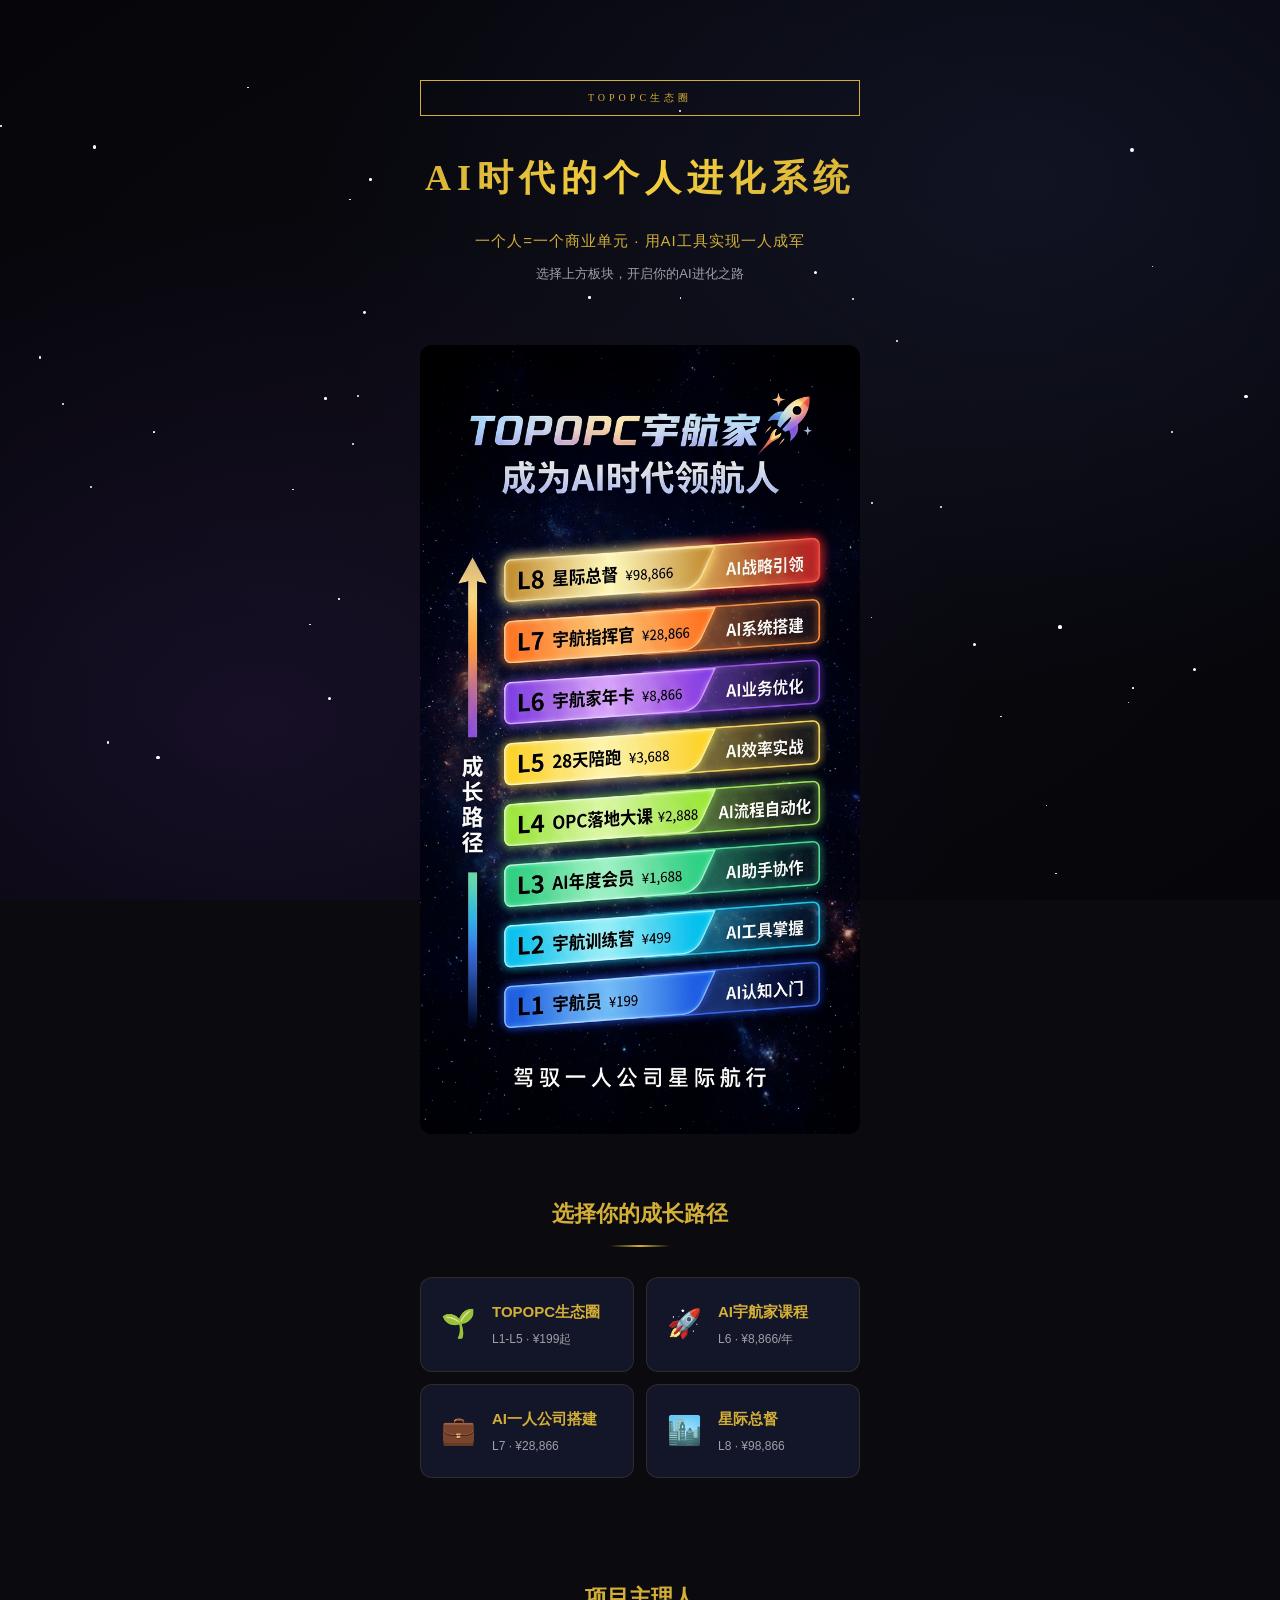
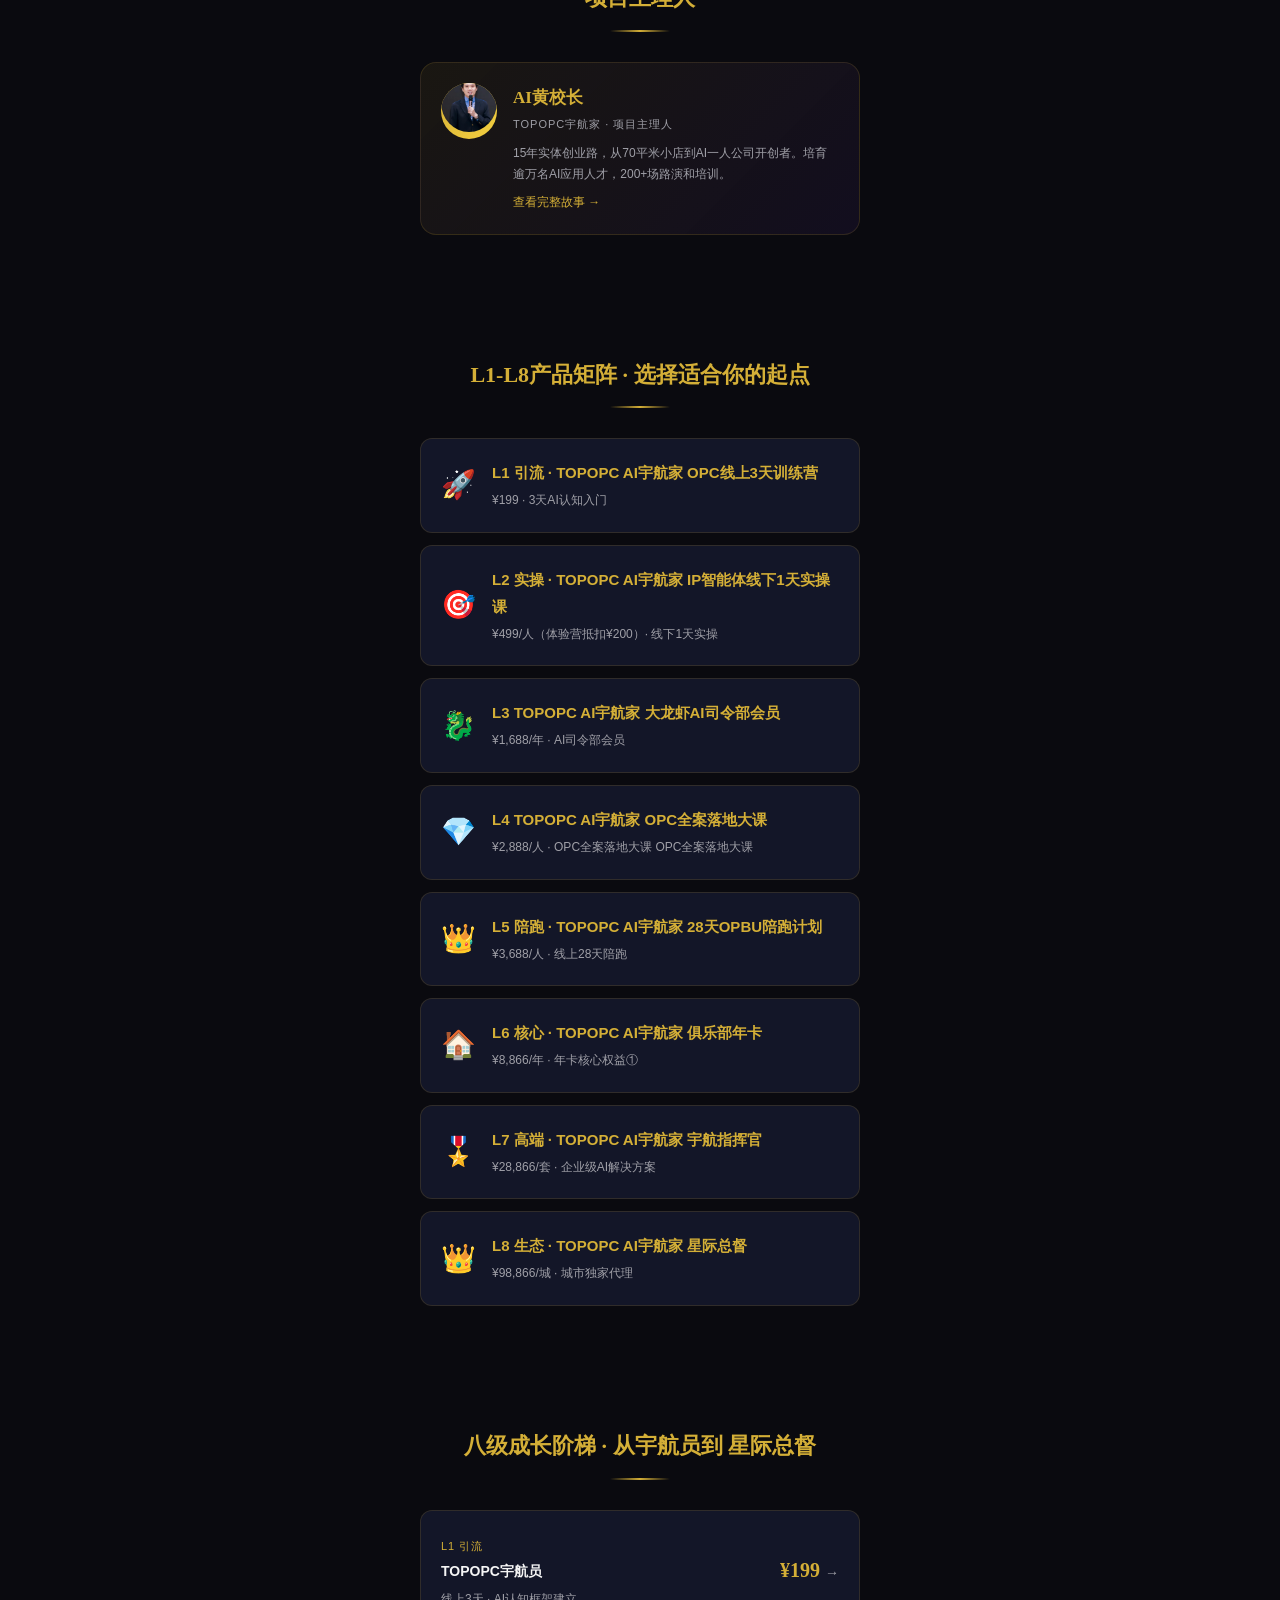
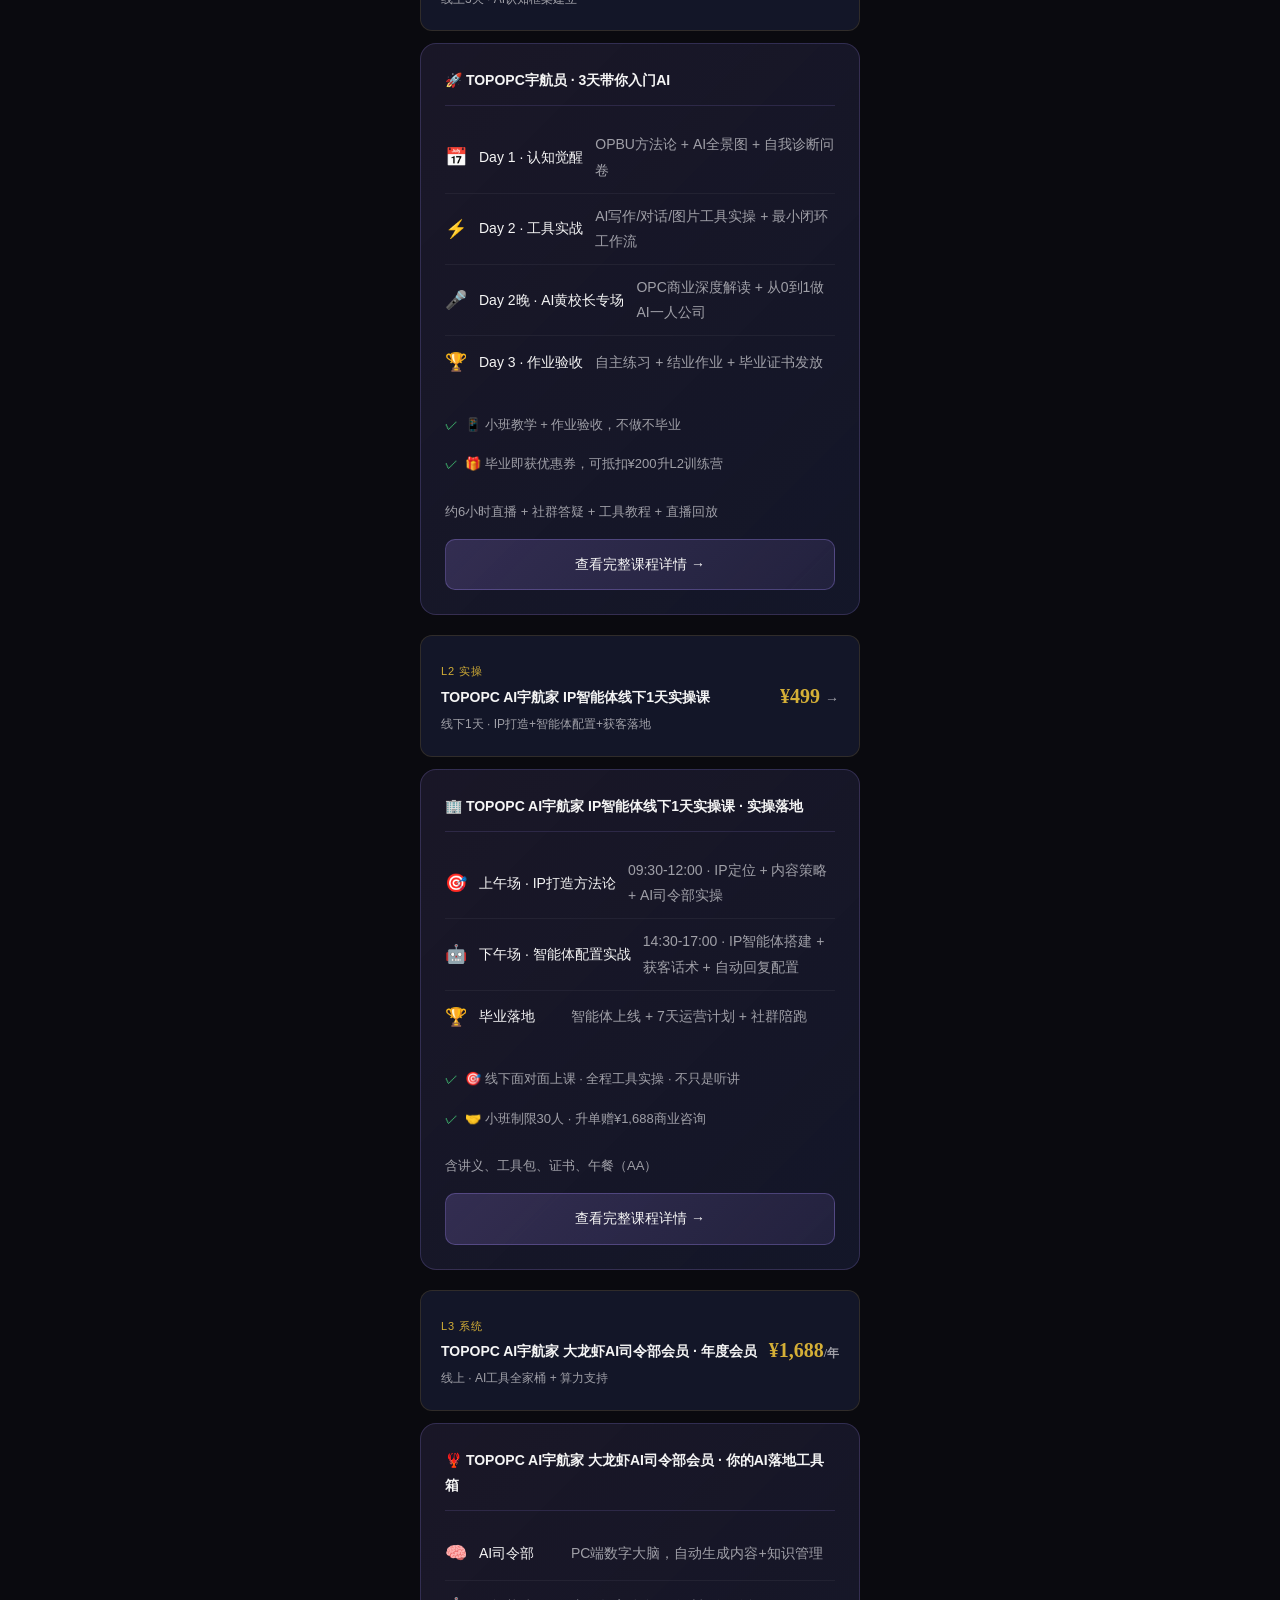
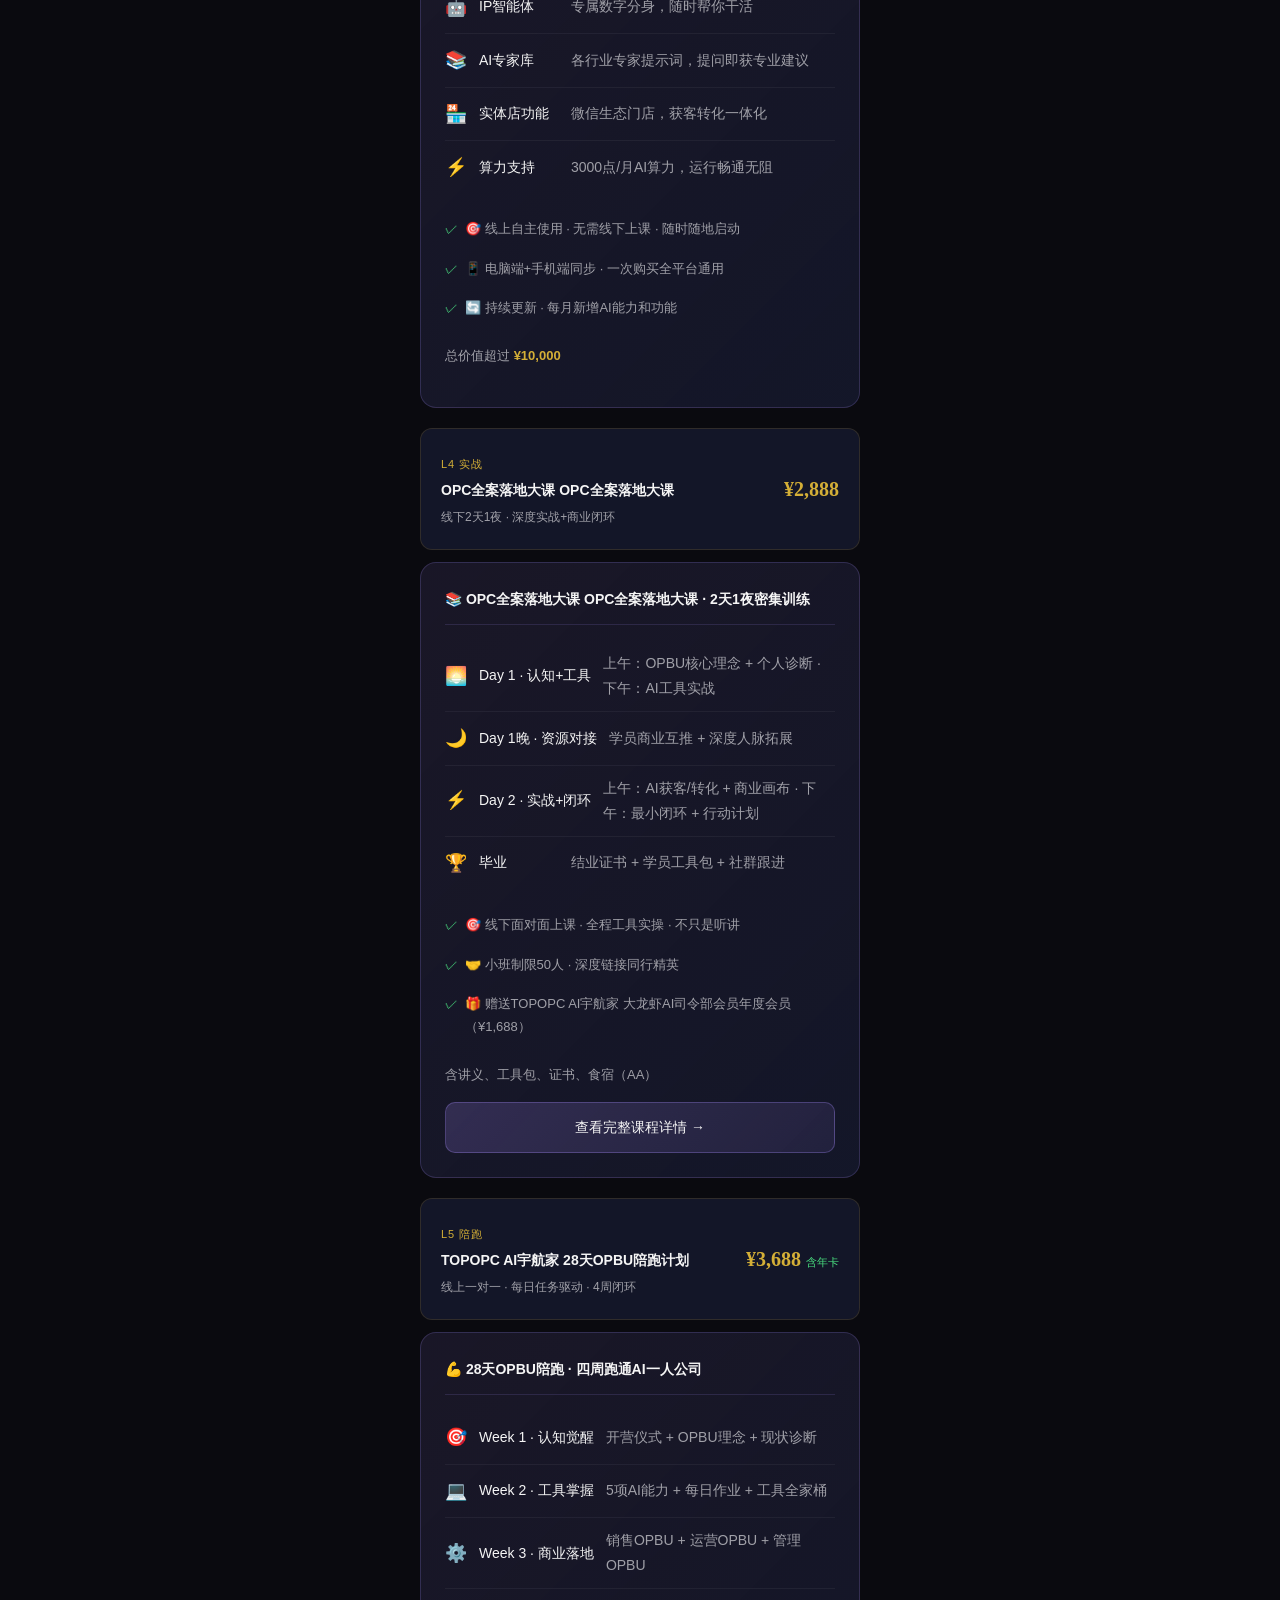
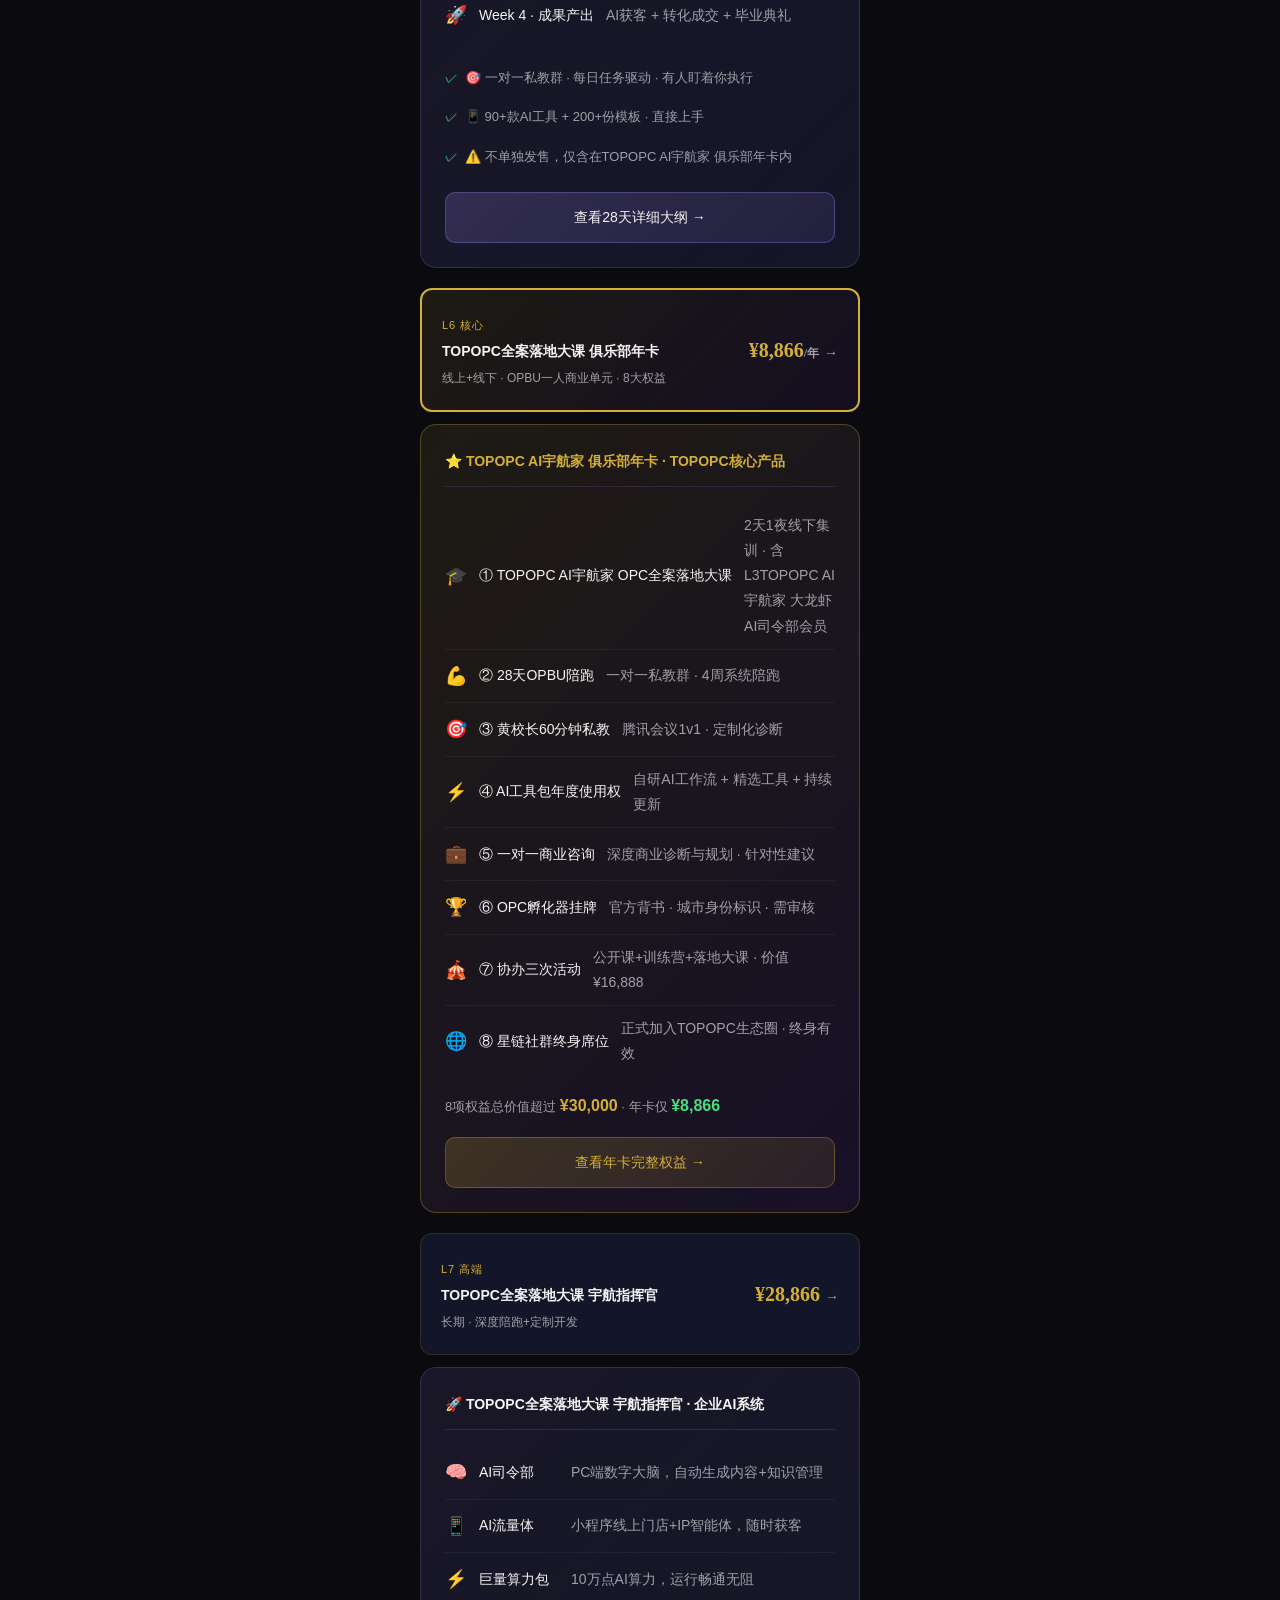
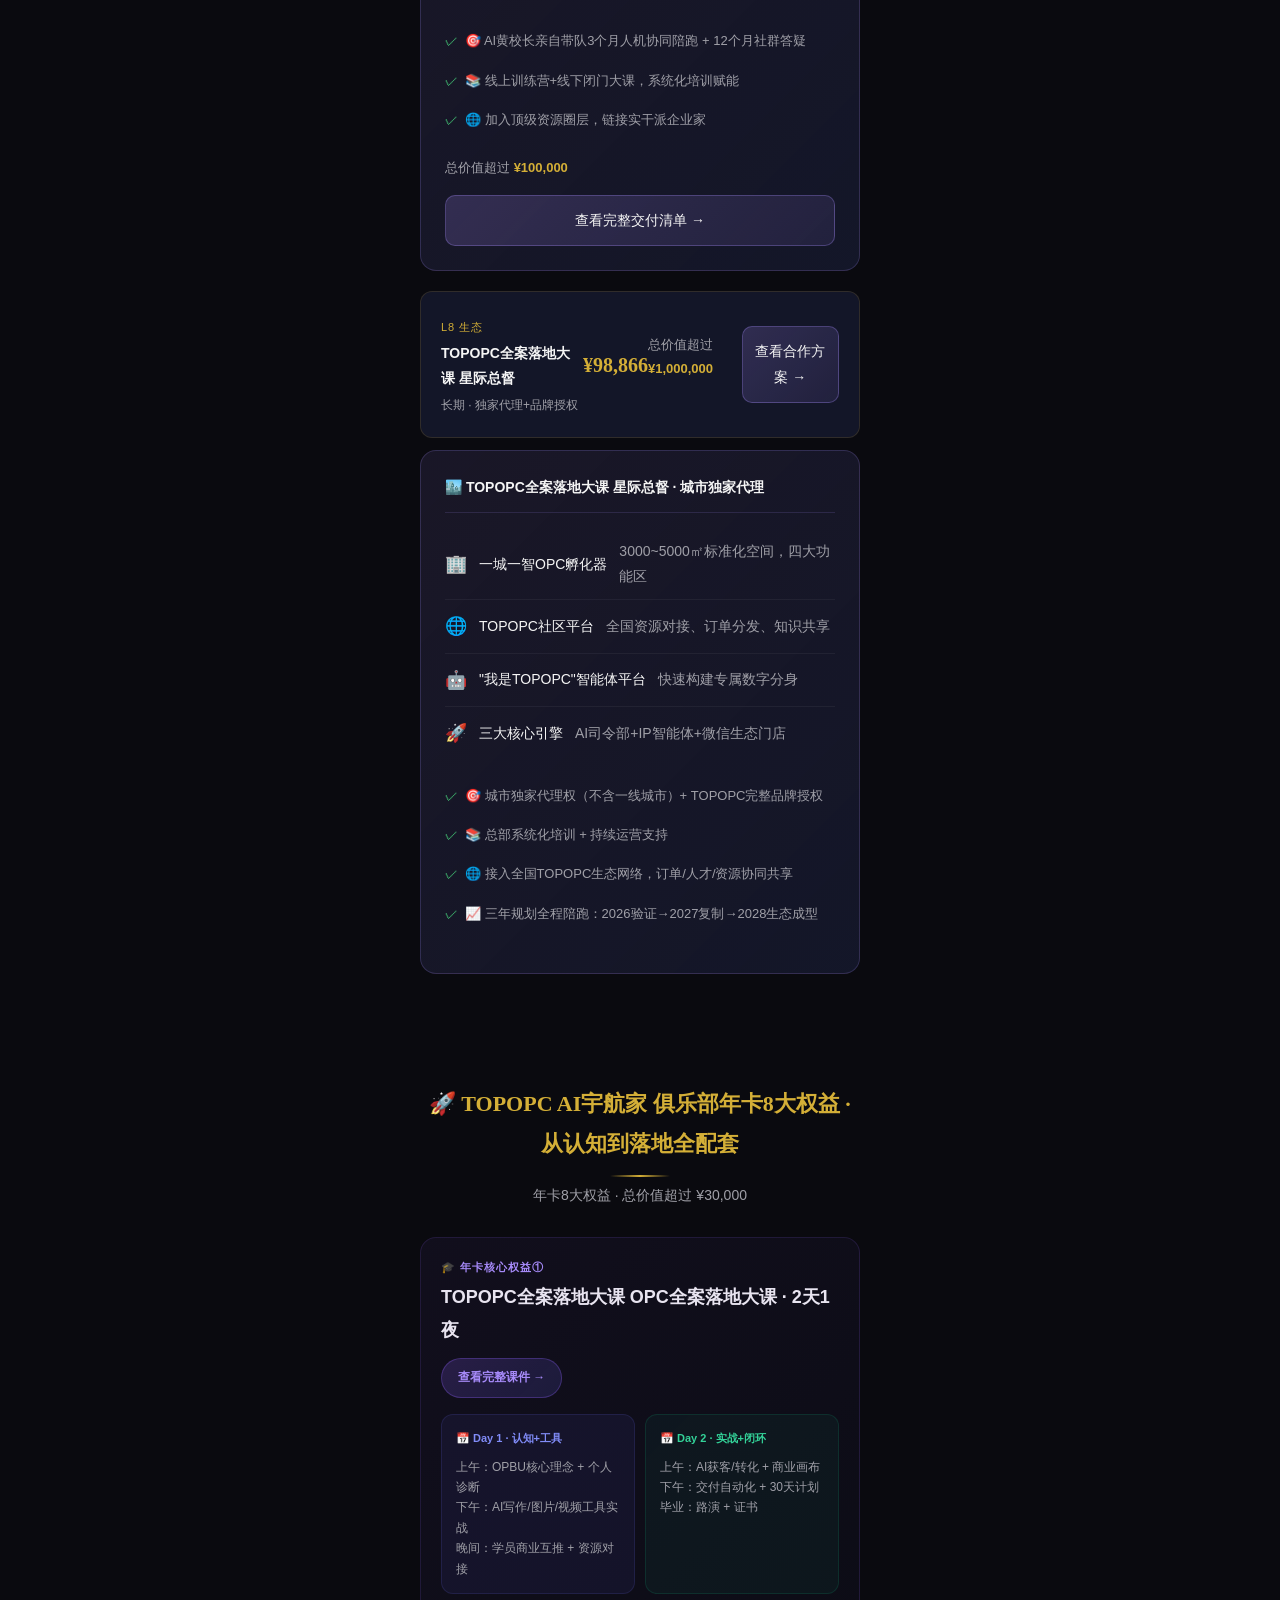
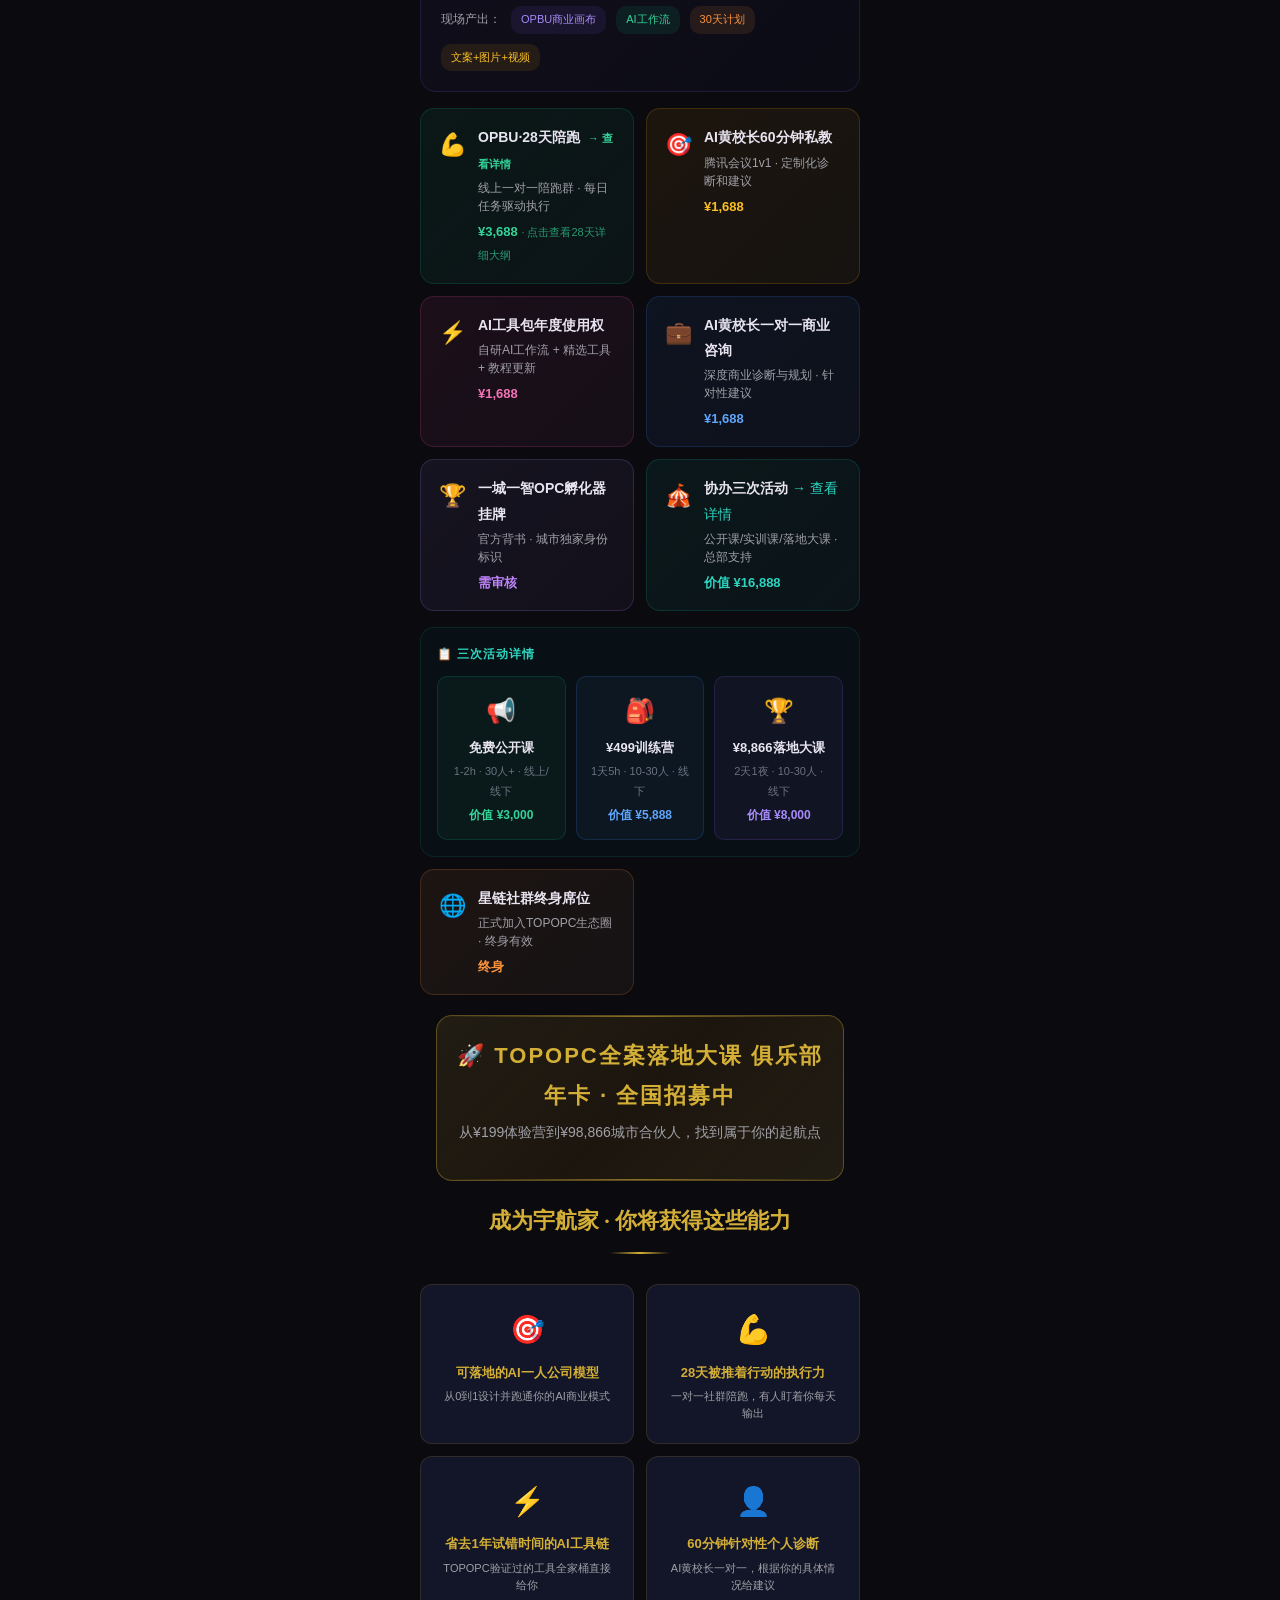
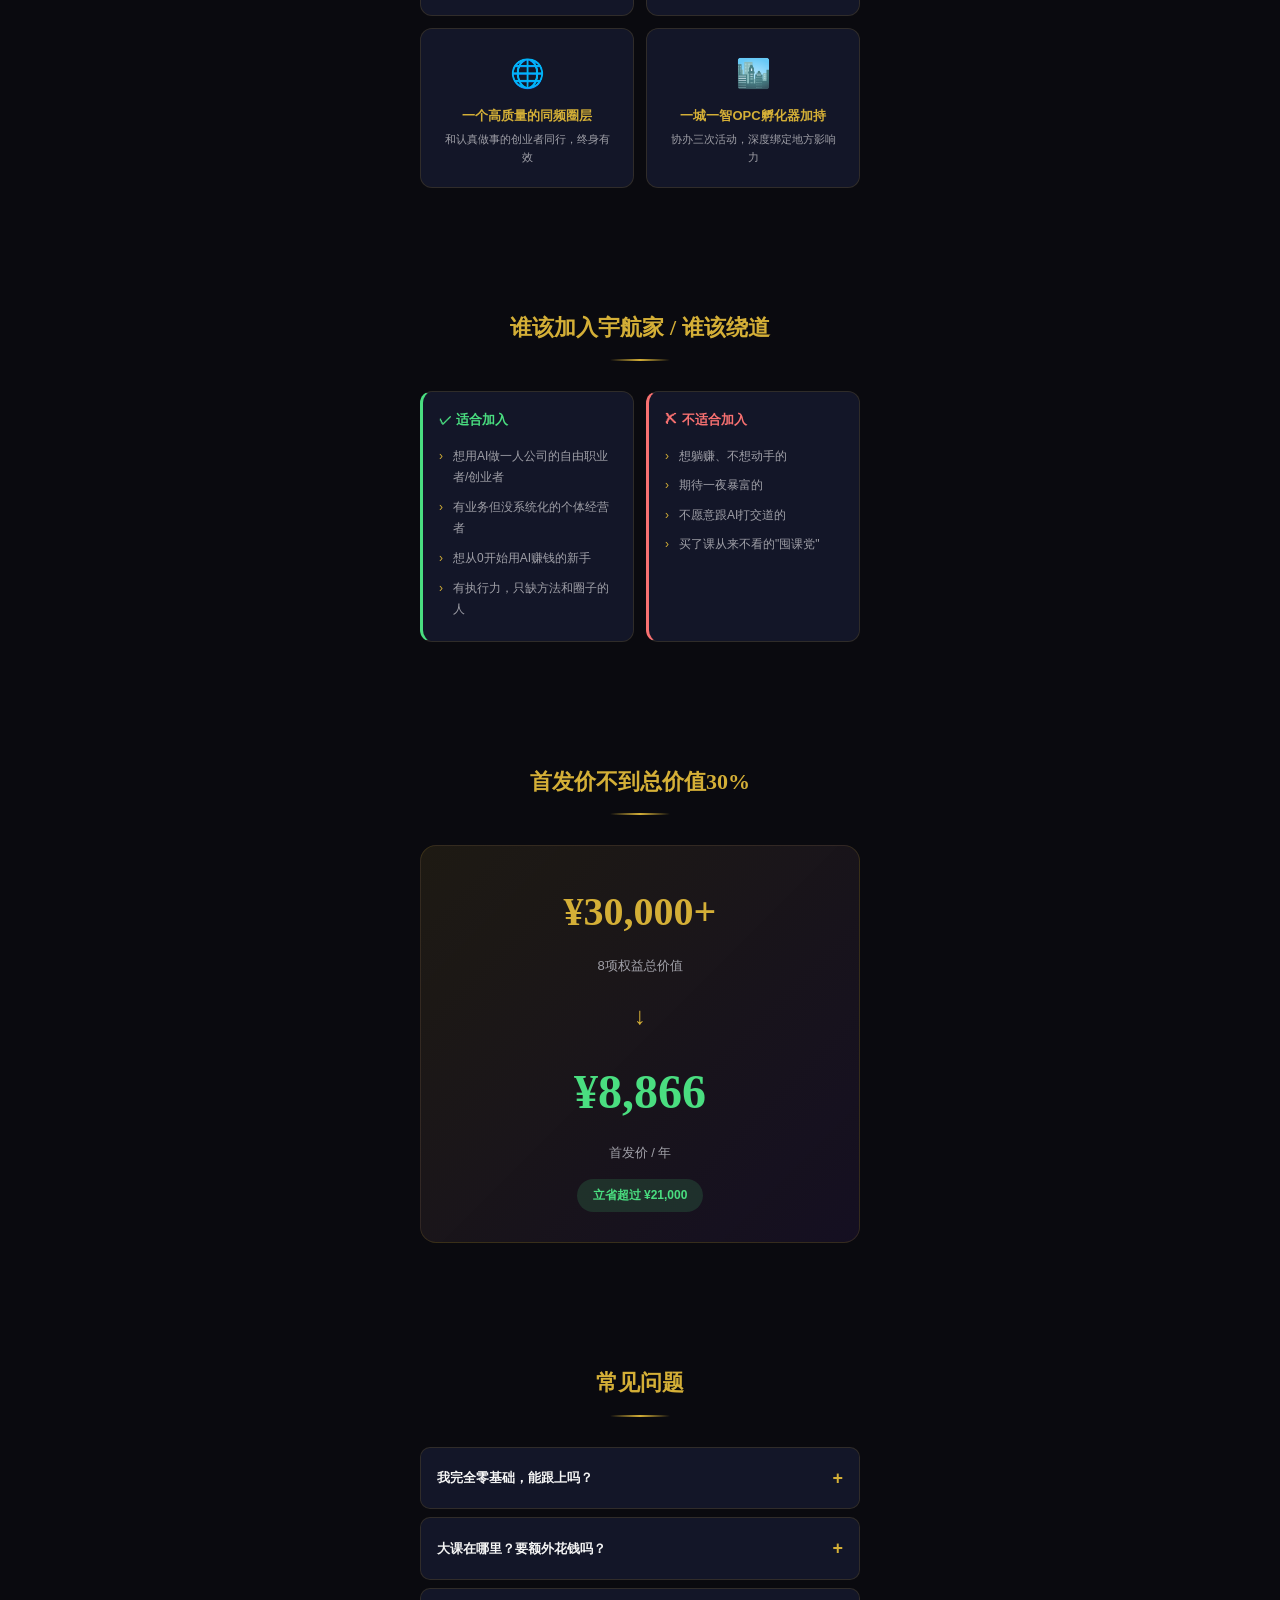
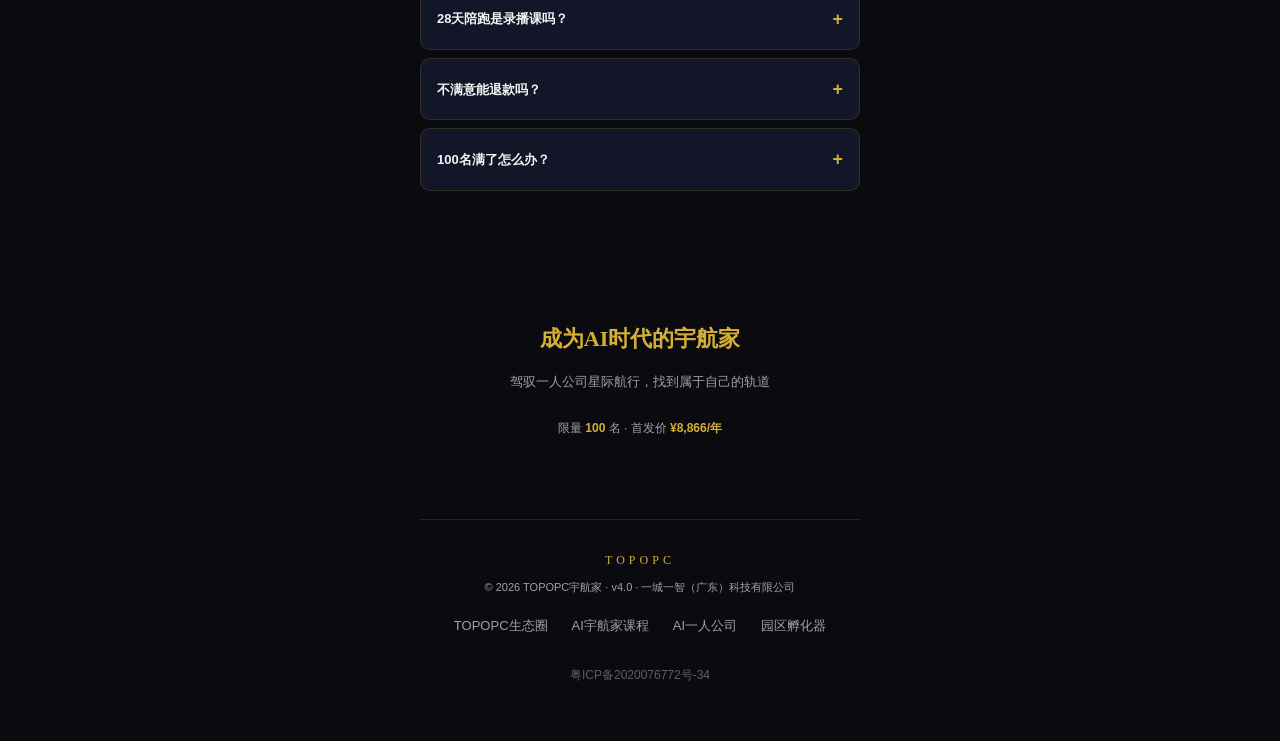
==== commit 8bea4d3d: "fix: 成长阶梯图添加margin:0 auto居中，添加loading=lazy" ====
--- a/index.html
+++ b/index.html
@@ -551,7 +551,7 @@
 
         <!-- 成长阶梯图 -->
         <div style="text-align:center; padding:20px 0;">
-            <img src="growth-ladder.png" alt="TOPOPC L1-L8 成长阶梯" style="max-width:100%; height:auto; border-radius:12px;">
+            <img src="growth-ladder.png" alt="TOPOPC L1-L8 成长阶梯" style="max-width:100%; height:auto; border-radius:12px; display:block; margin:0 auto;" loading="lazy">
         </div>
 
         <!-- 四大板块入口 -->
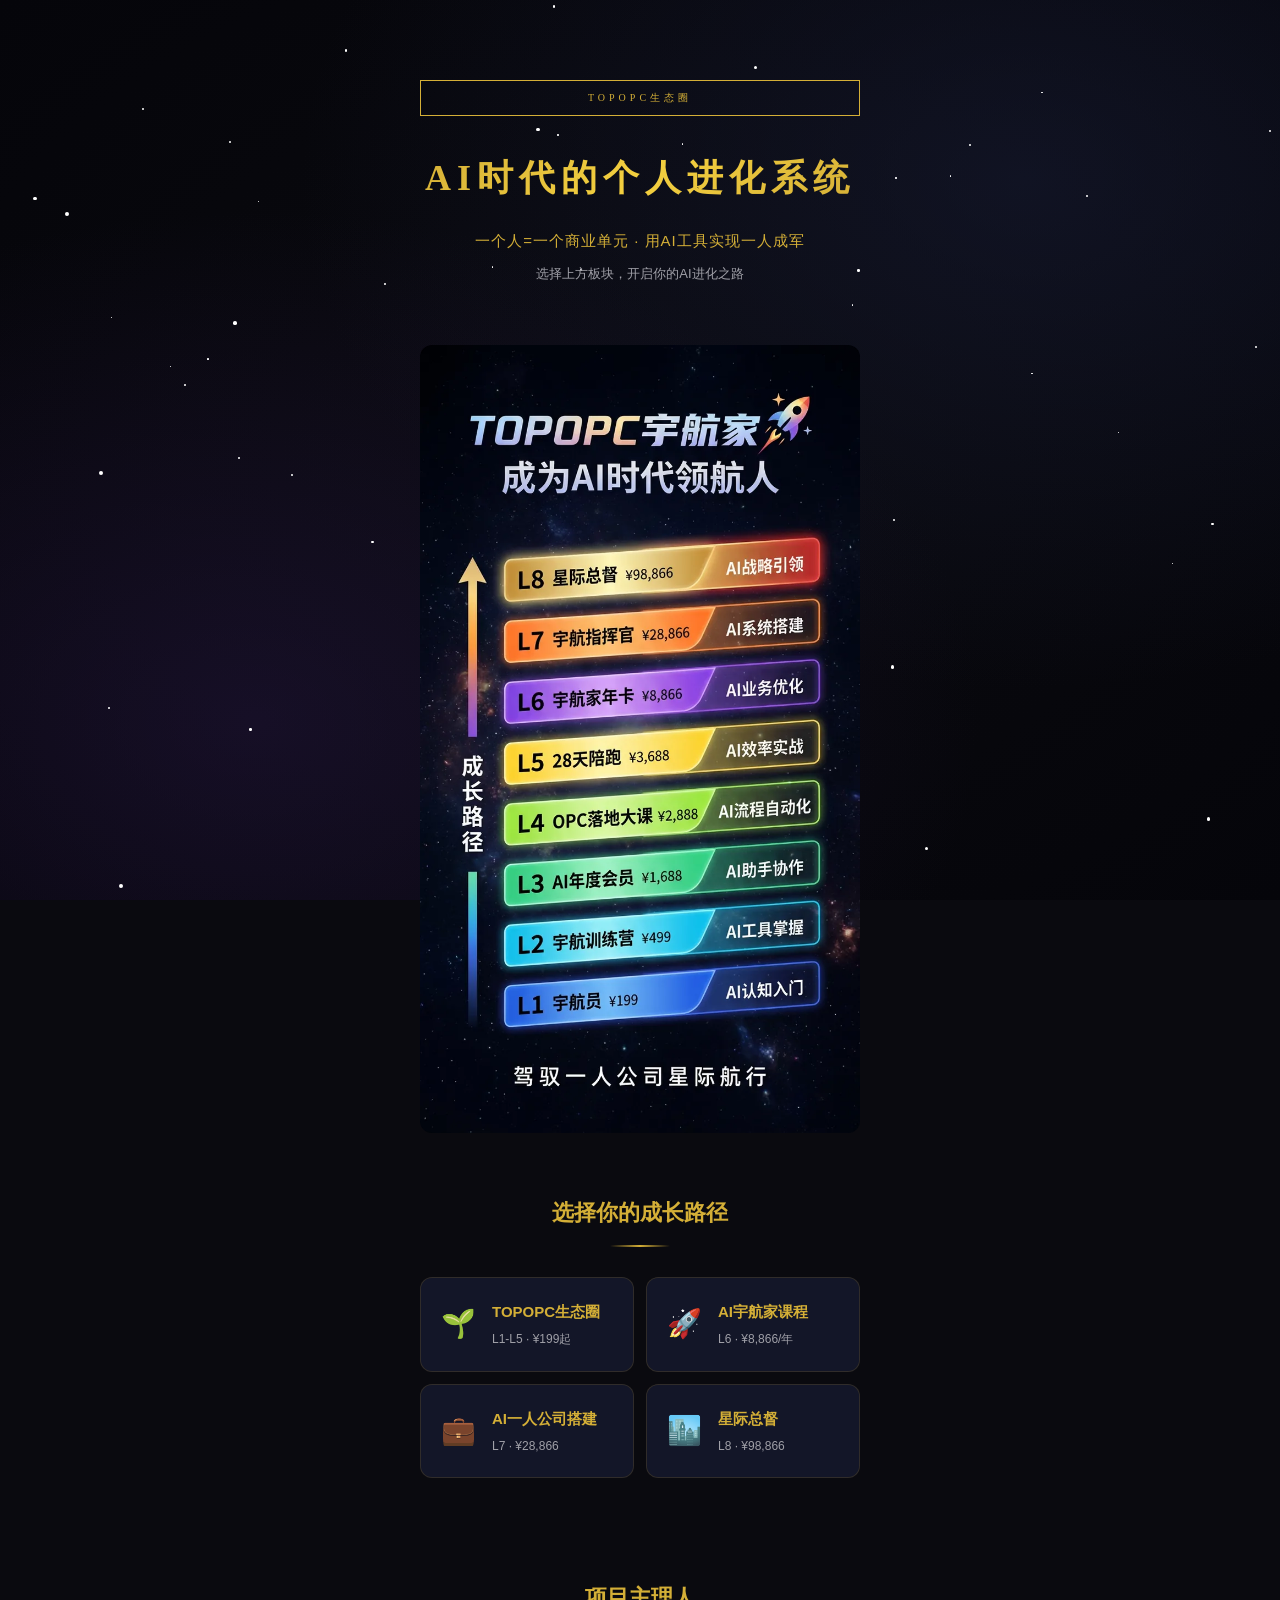
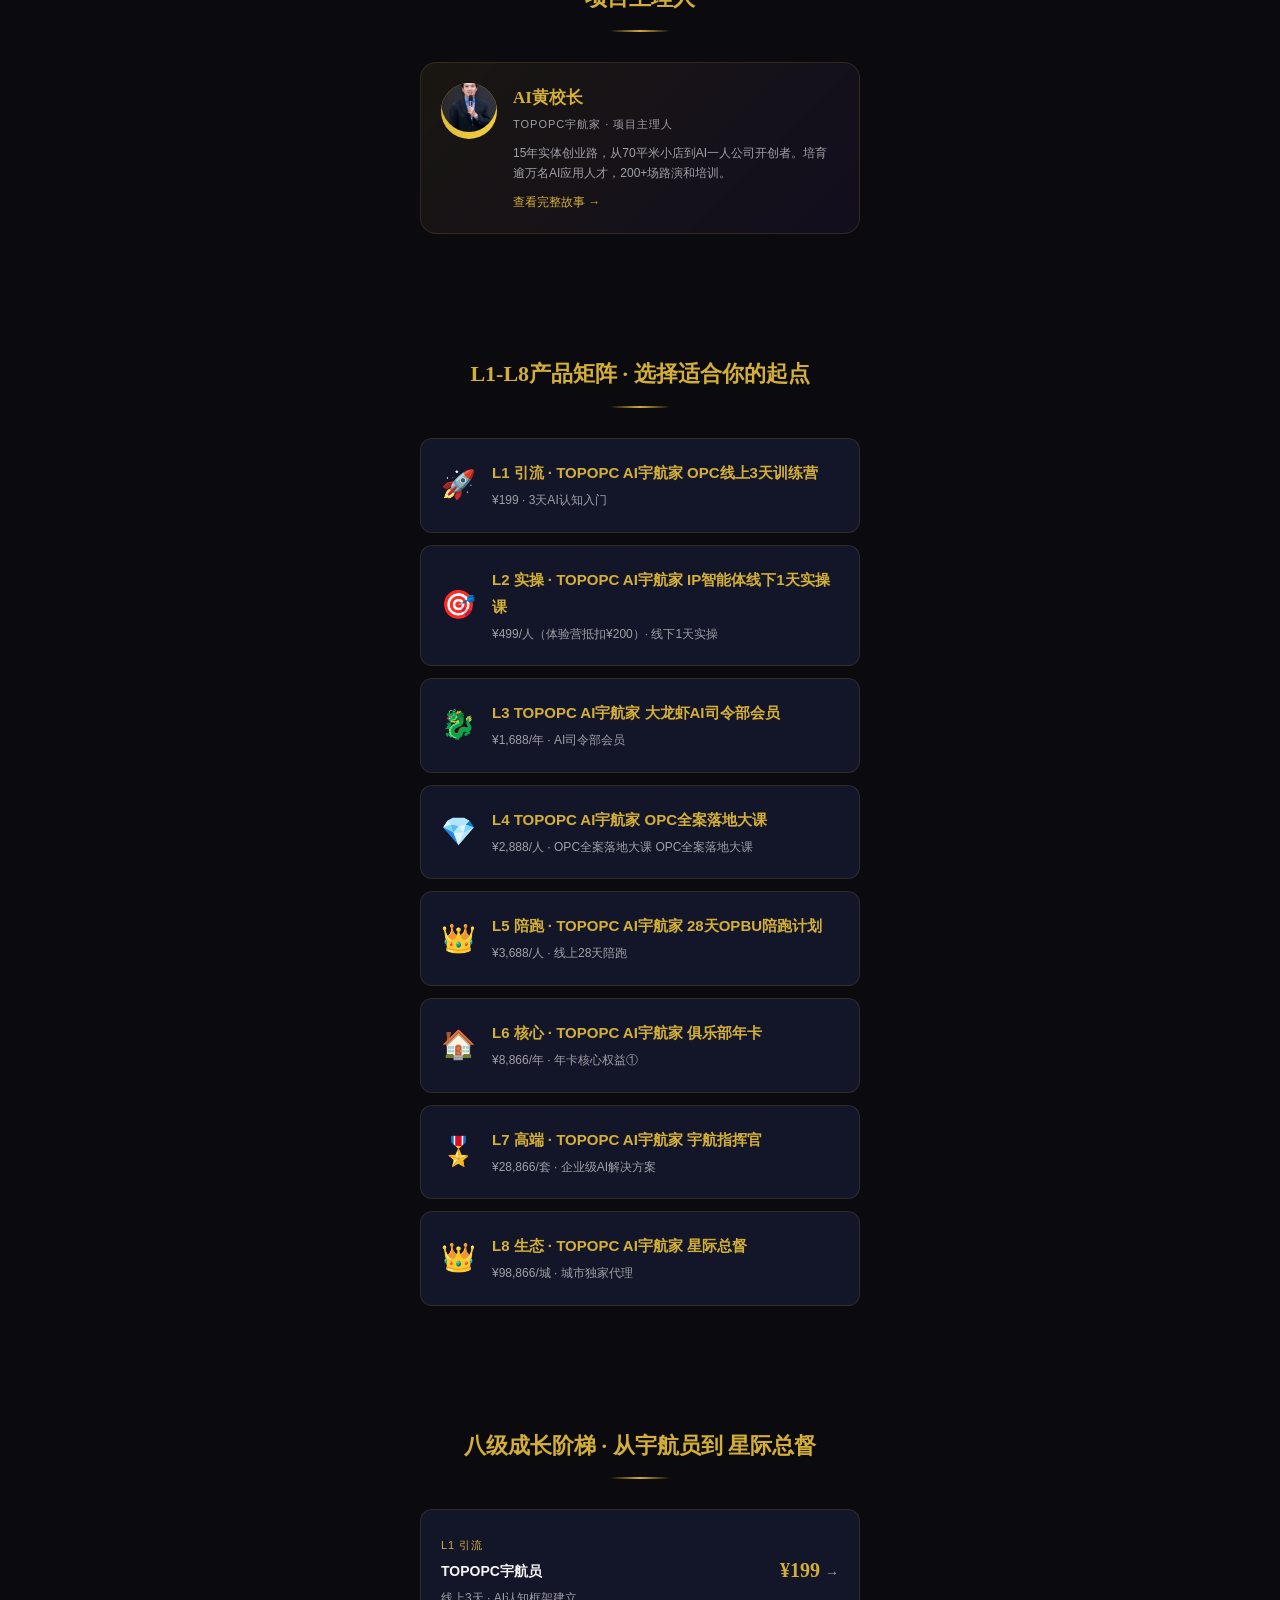
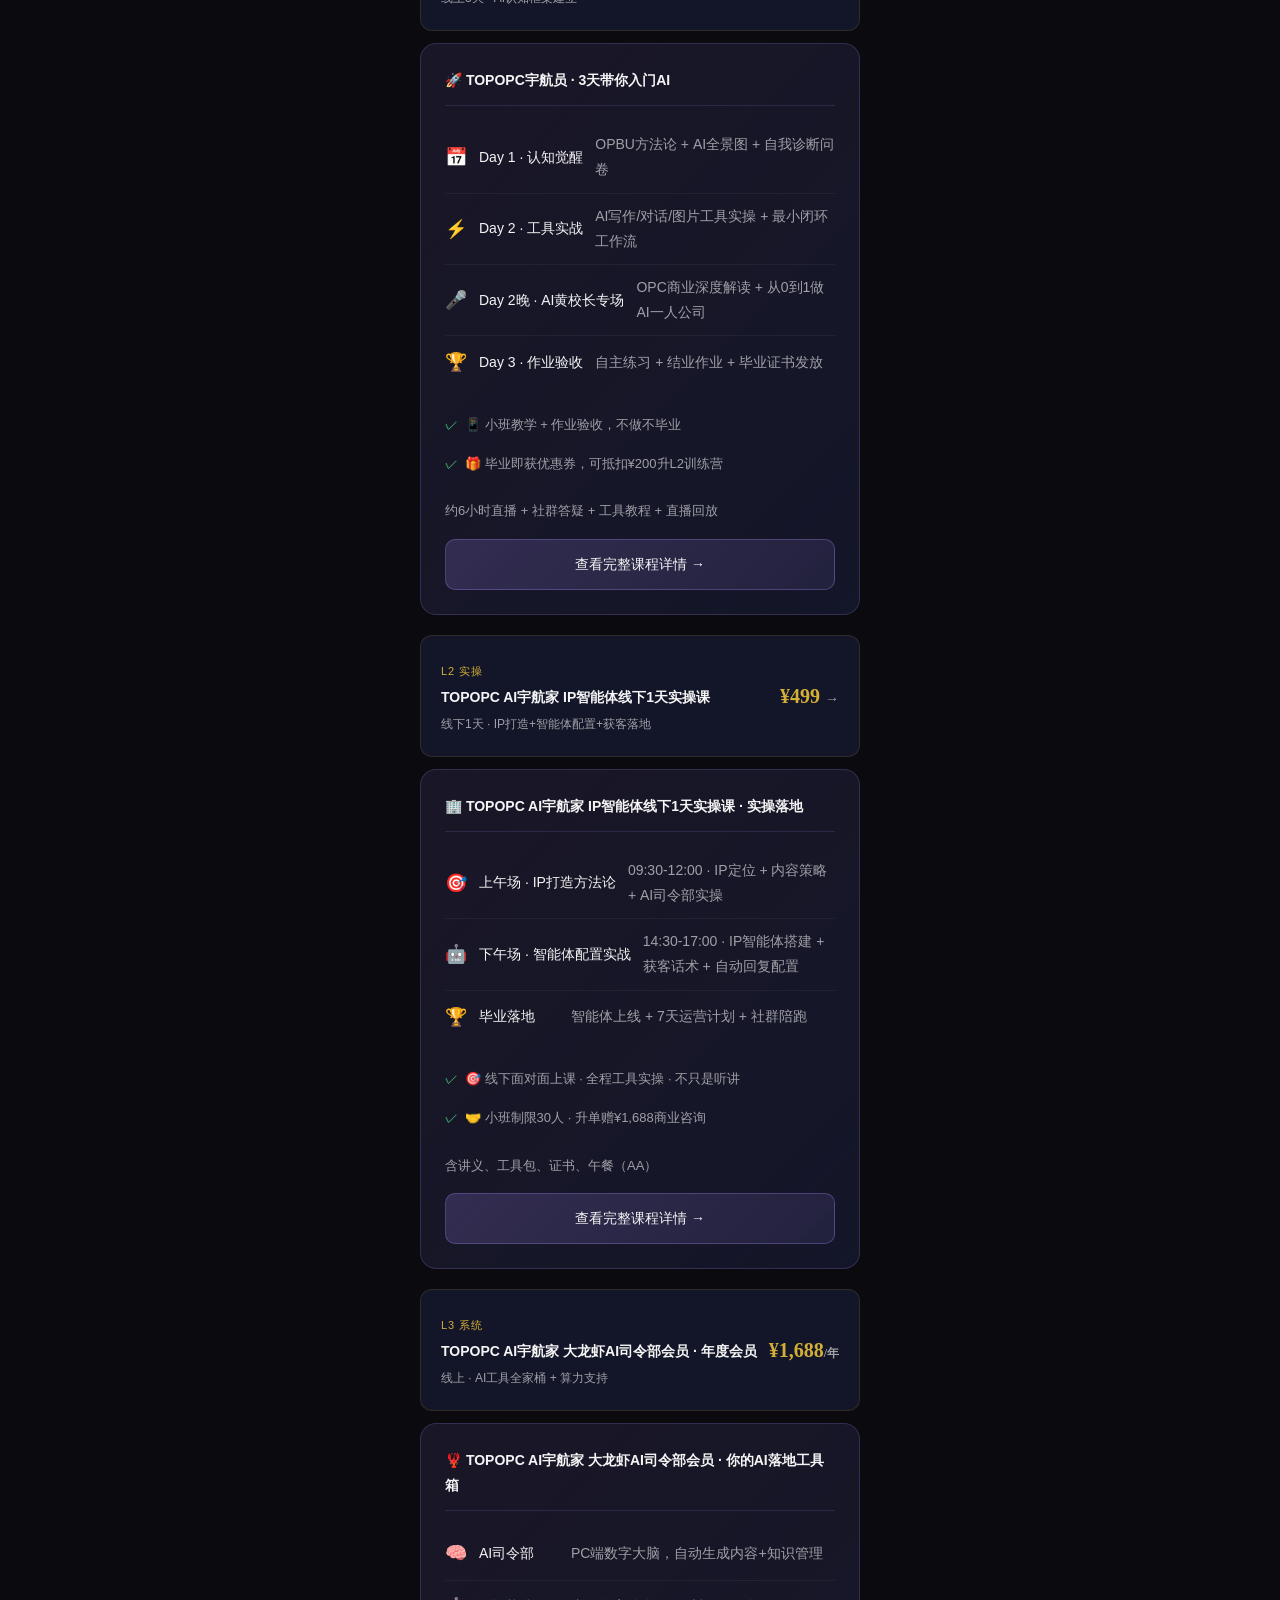
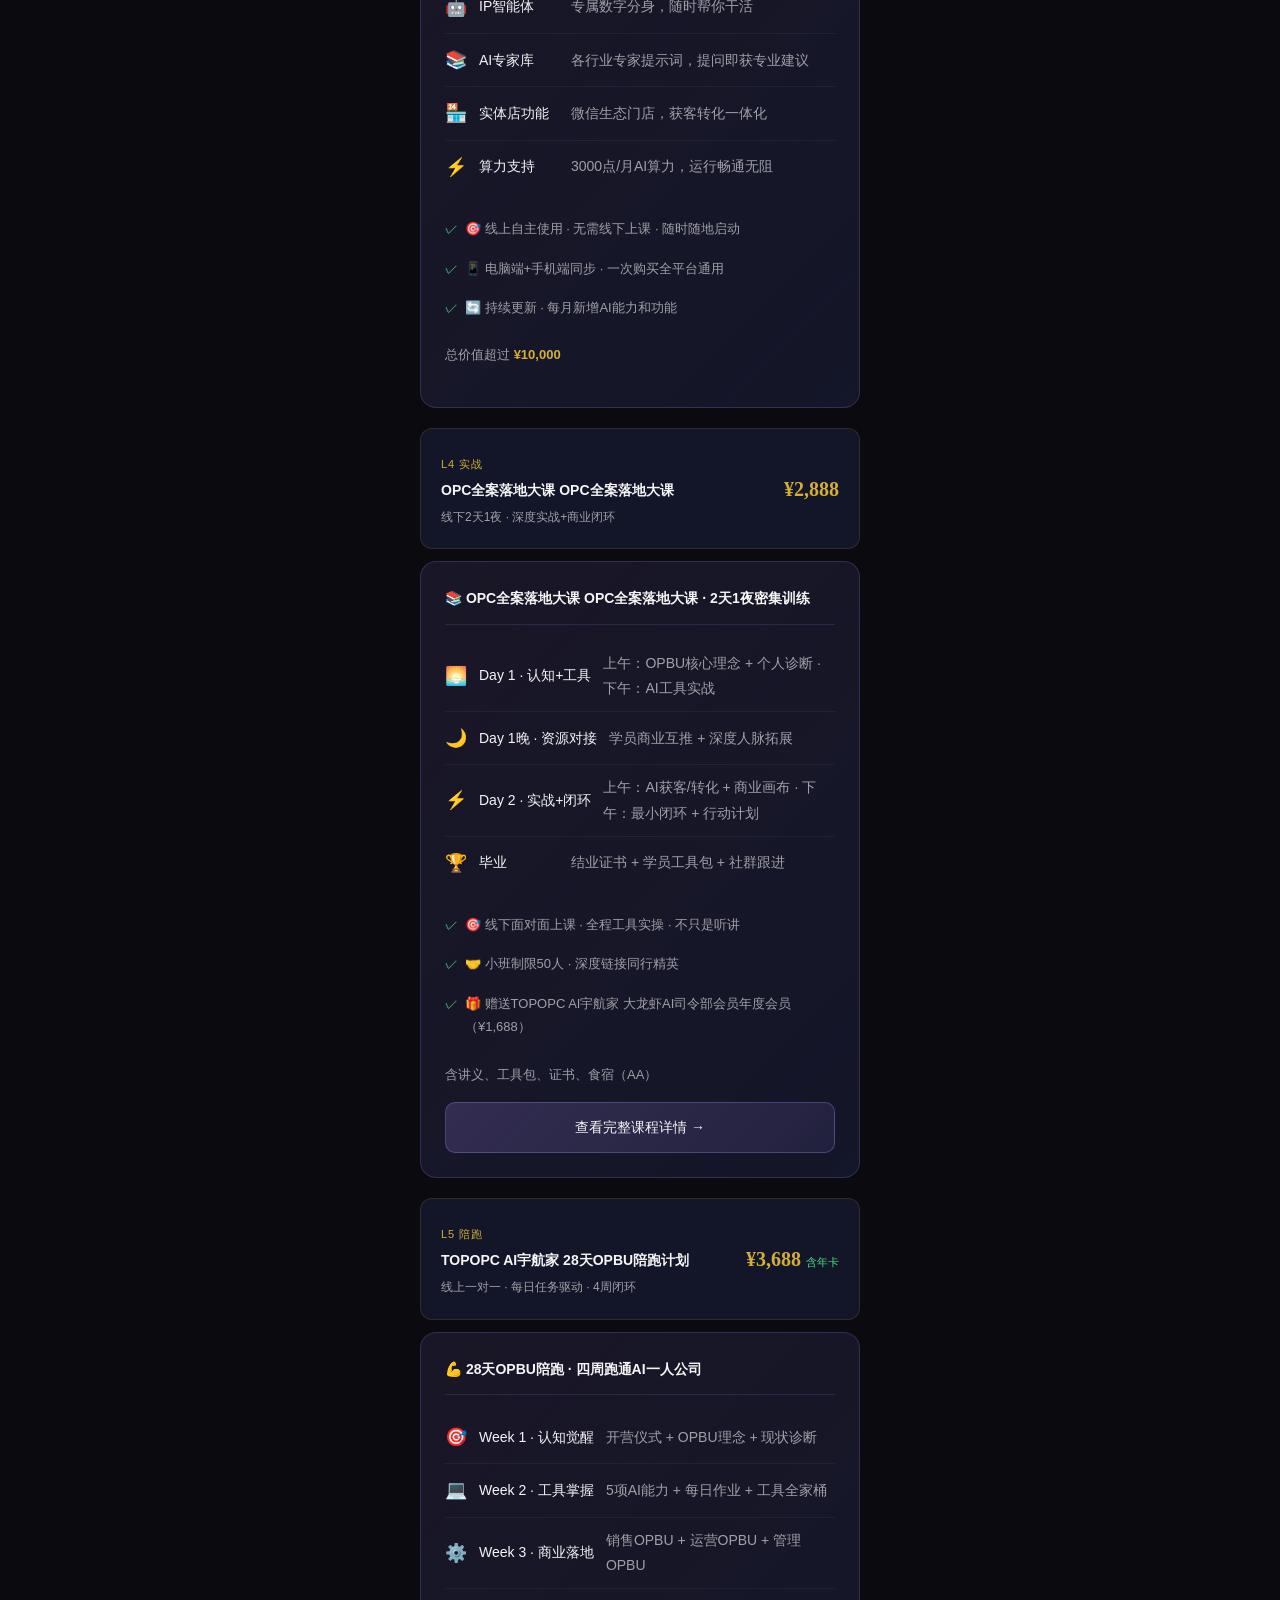
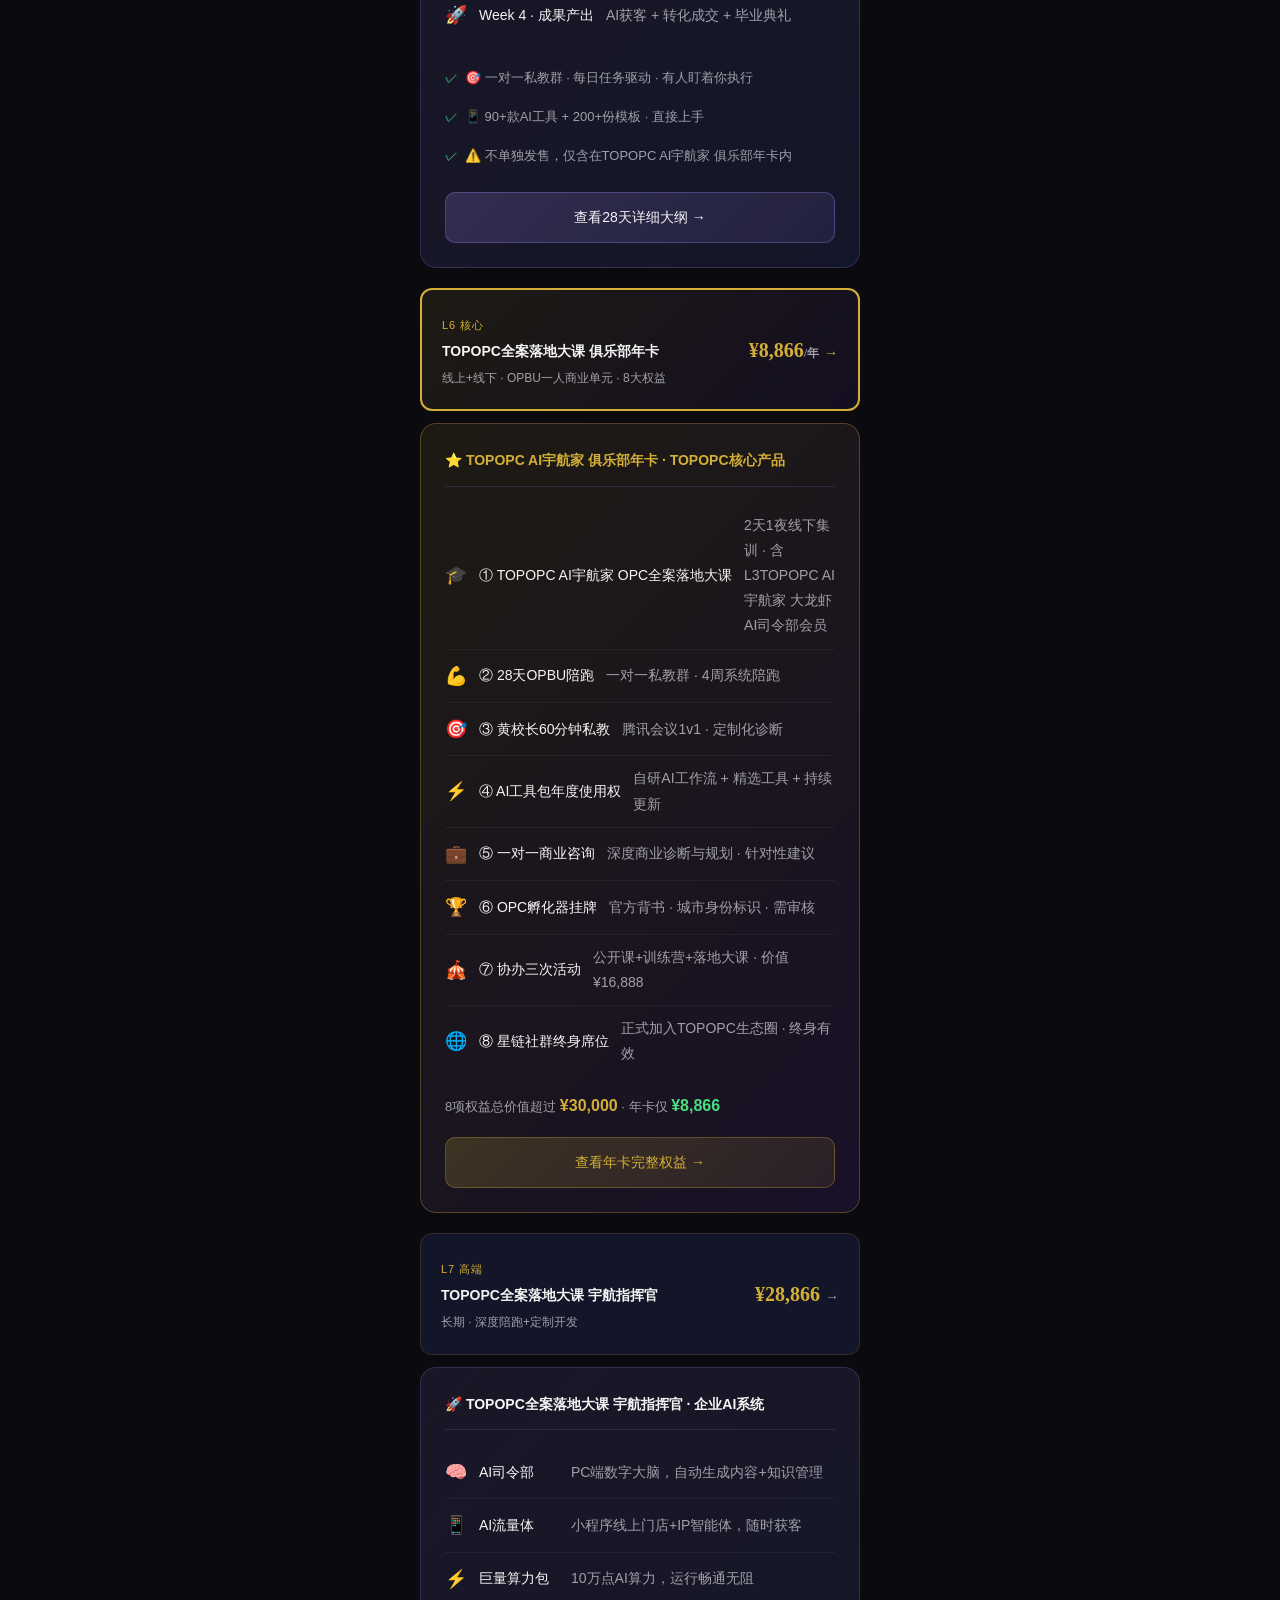
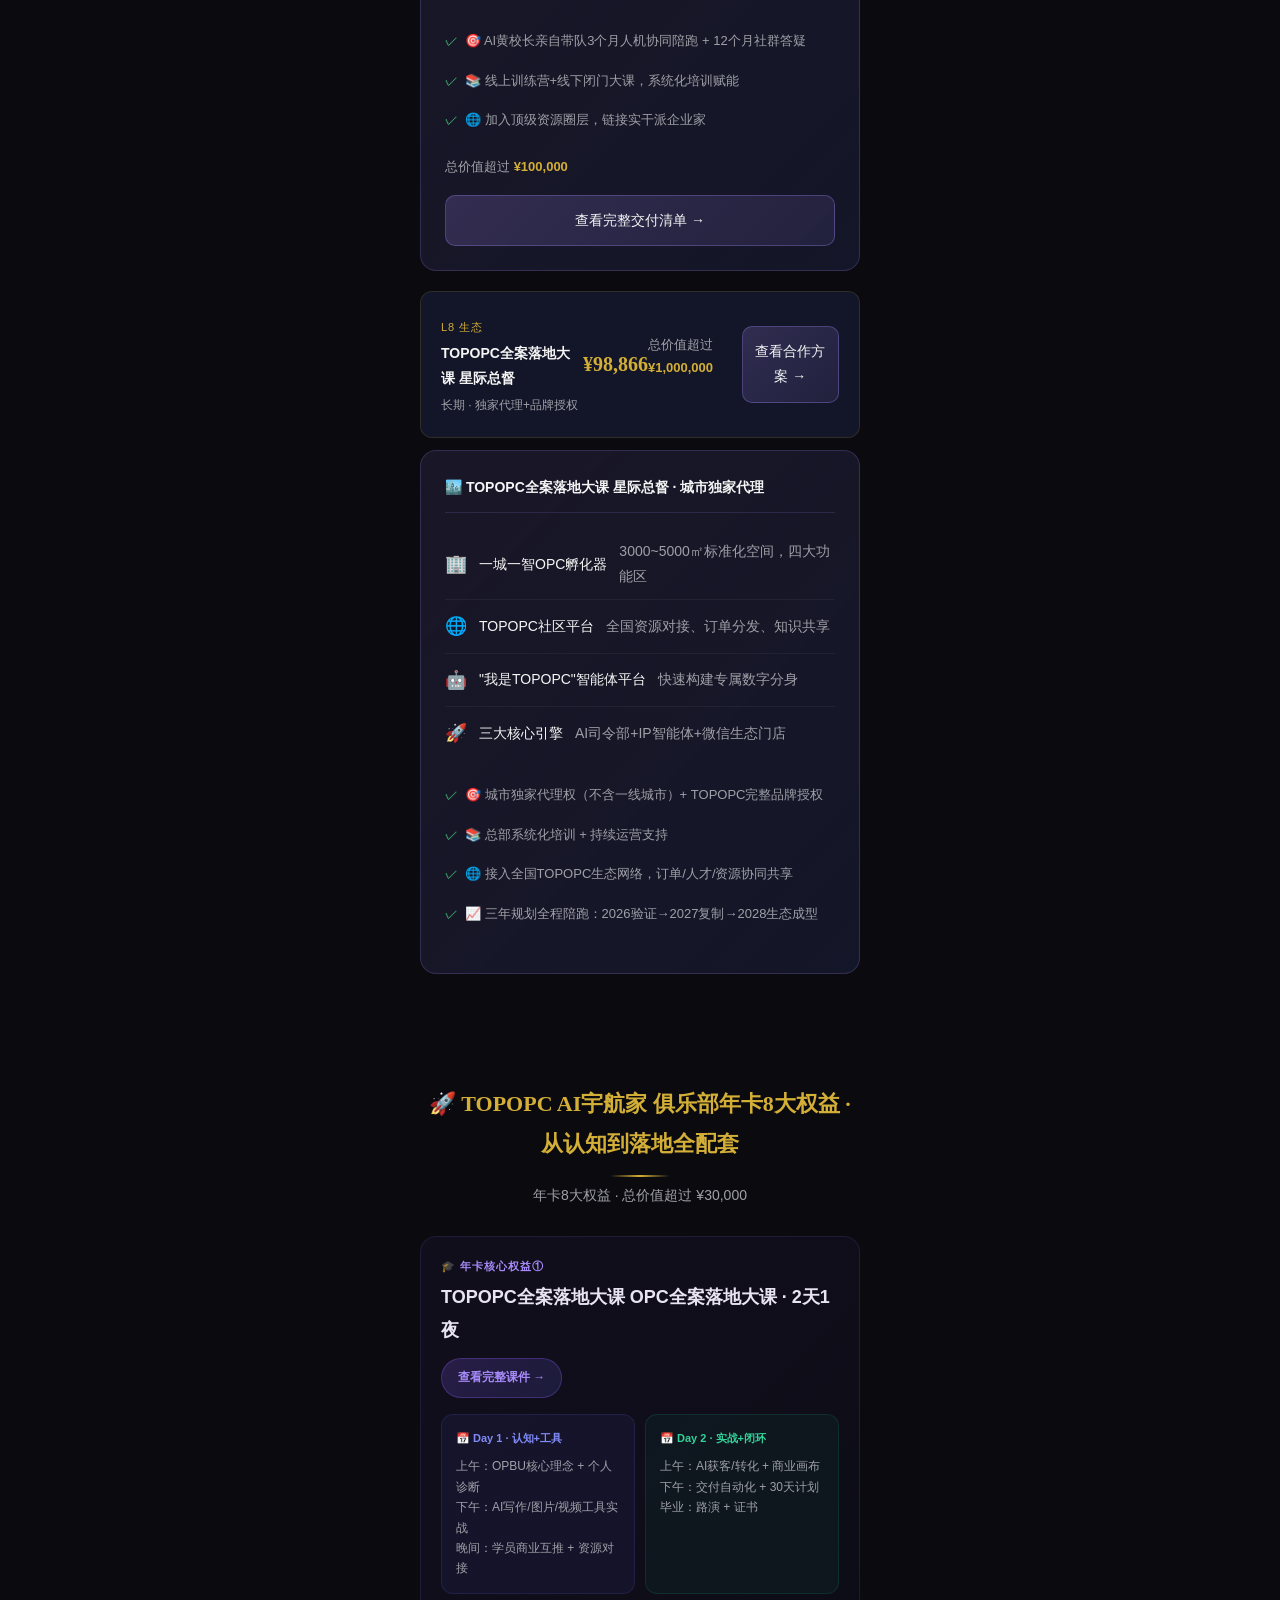
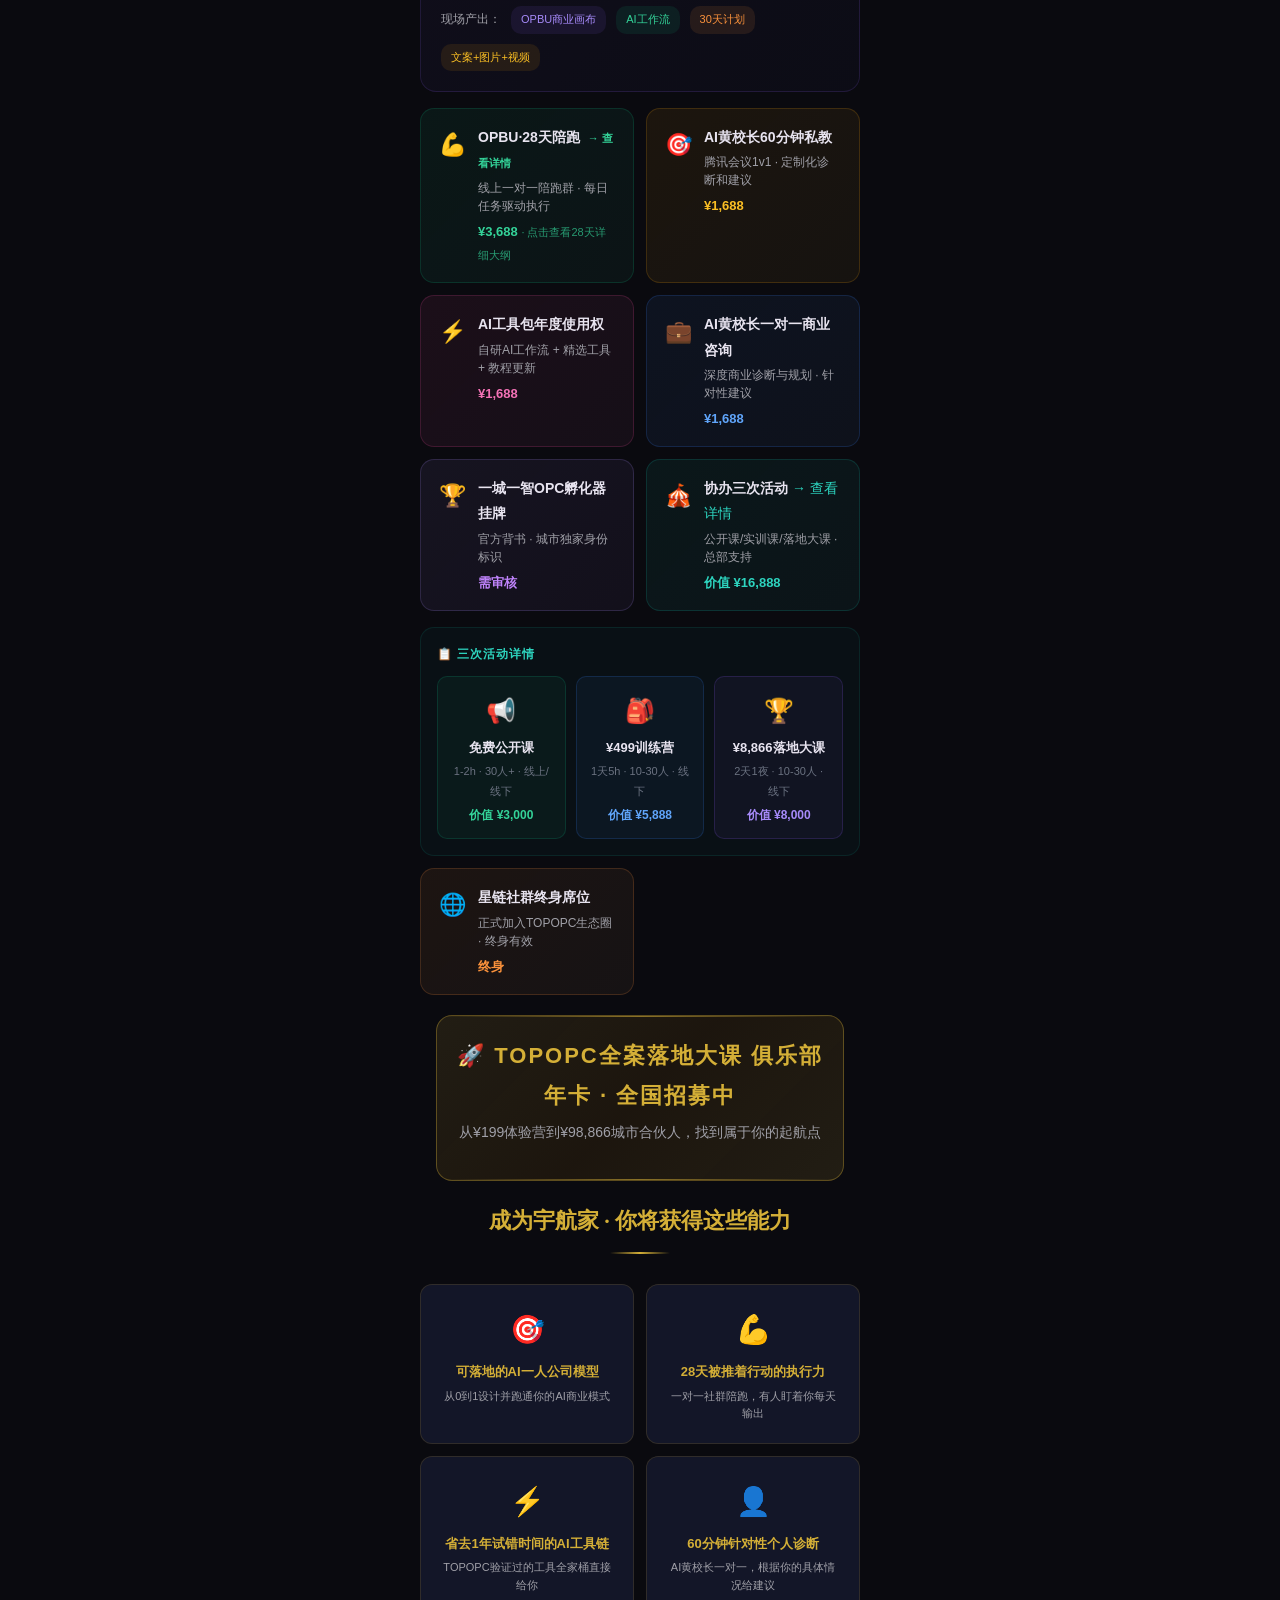
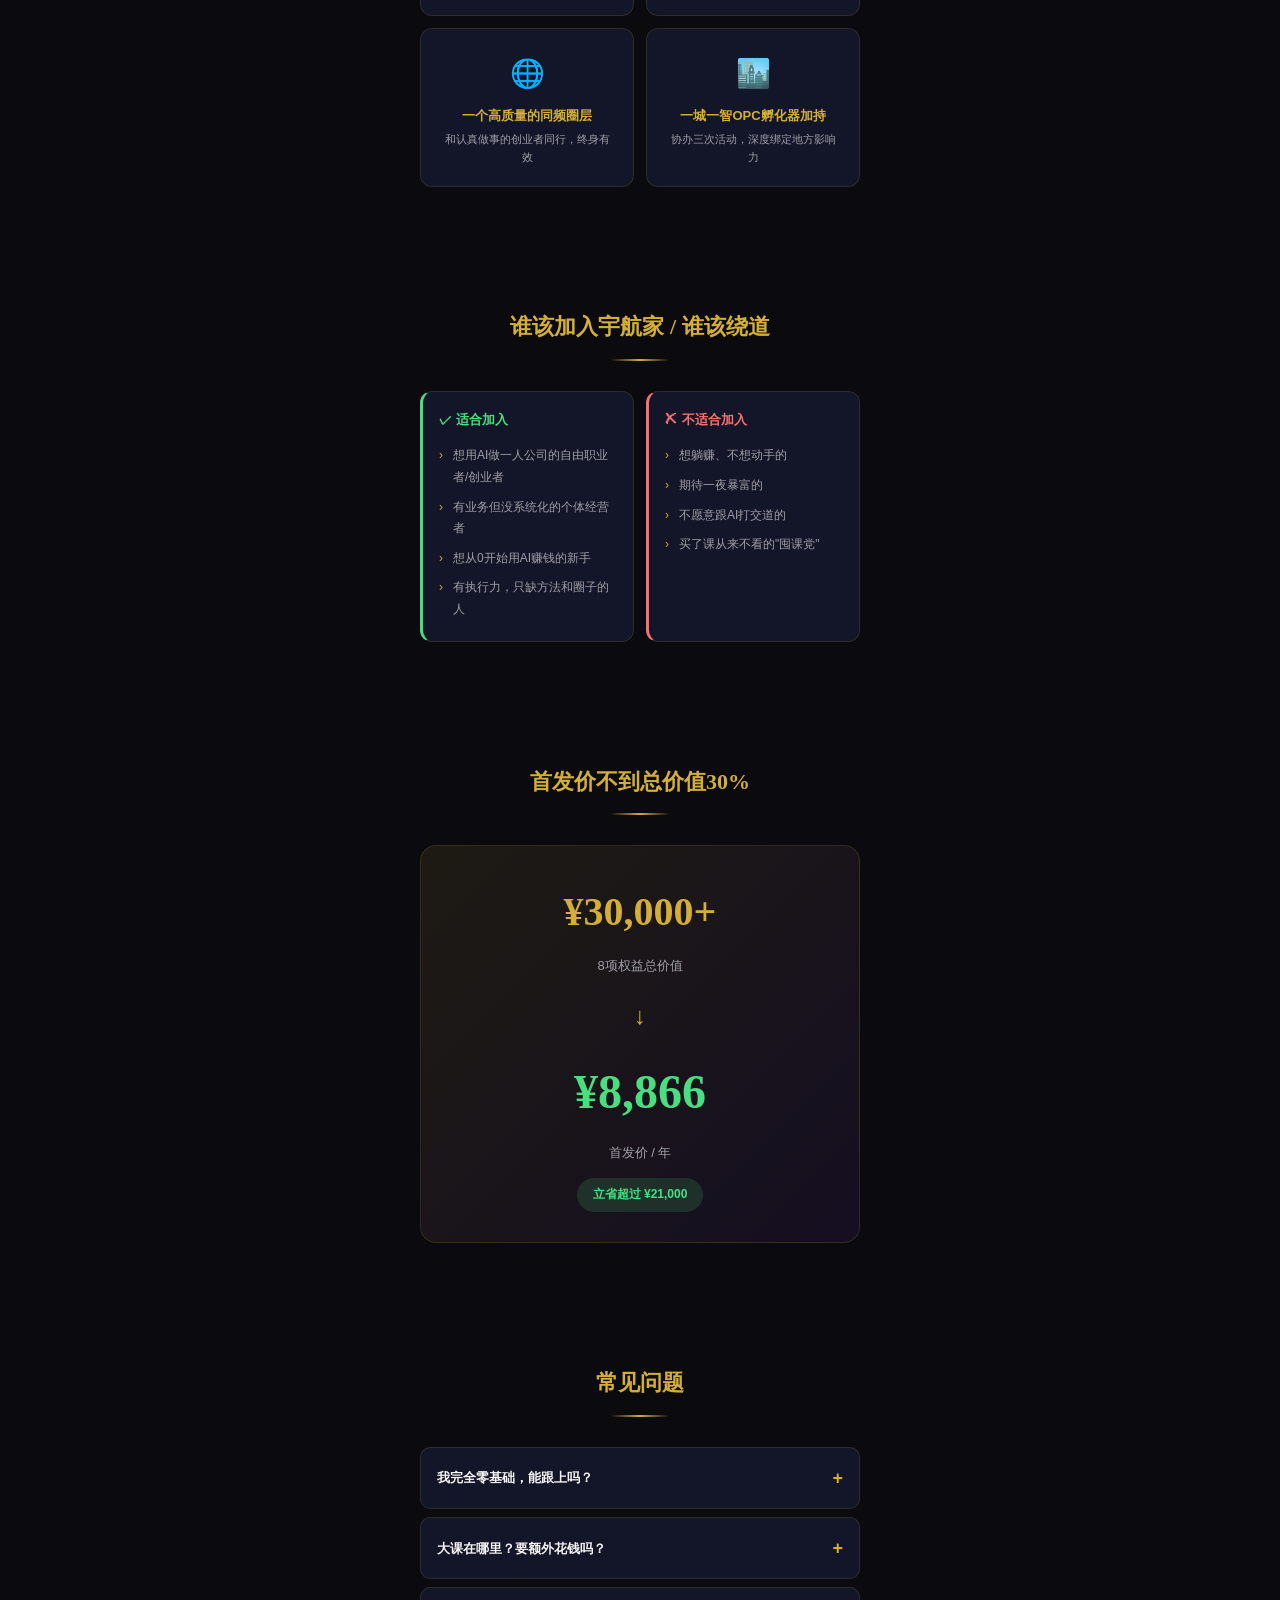
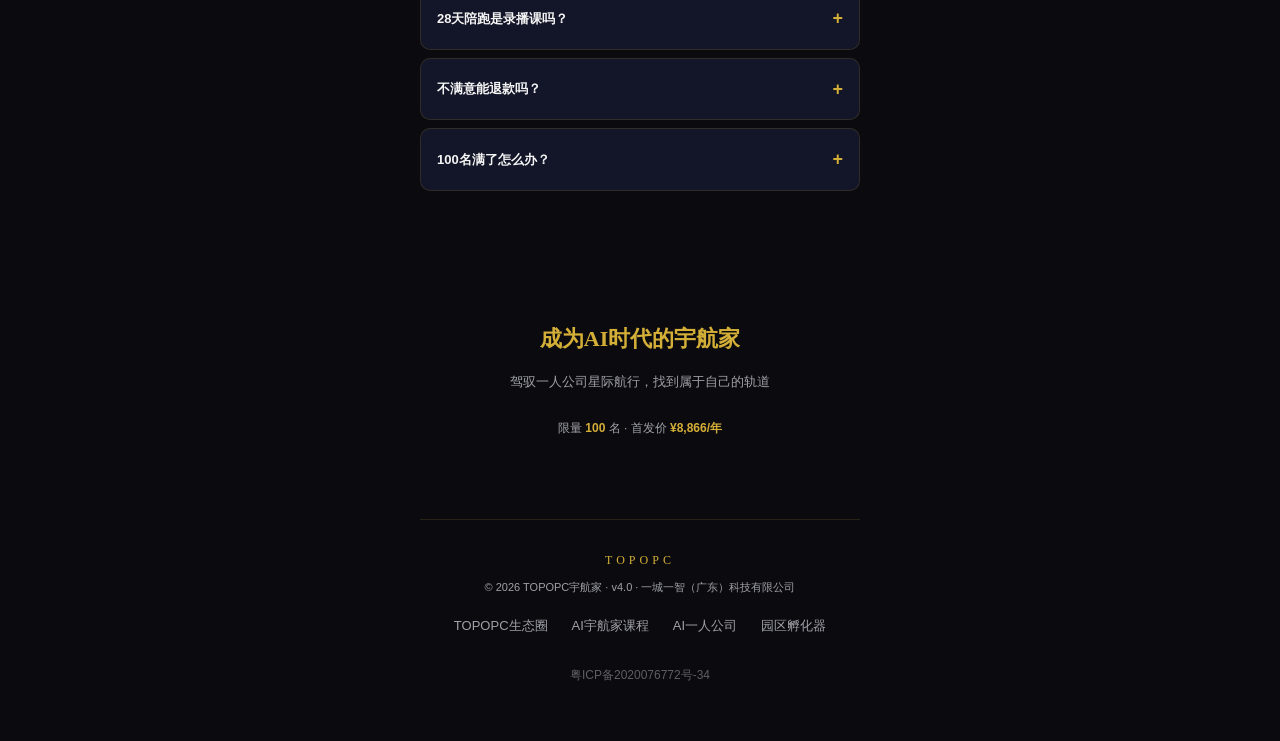
==== commit 696863f4: "perf: 成长阶梯图改用WebP压缩(1.4MB→103KB)，移除lazy加载" ====
--- a/index.html
+++ b/index.html
@@ -551,7 +551,7 @@
 
         <!-- 成长阶梯图 -->
         <div style="text-align:center; padding:20px 0;">
-            <img src="growth-ladder.png" alt="TOPOPC L1-L8 成长阶梯" style="max-width:100%; height:auto; border-radius:12px; display:block; margin:0 auto;" loading="lazy">
+            <img src="growth-ladder.webp" alt="TOPOPC L1-L8 成长阶梯" style="max-width:100%; height:auto; border-radius:12px; display:block; margin:0 auto;">
         </div>
 
         <!-- 四大板块入口 -->
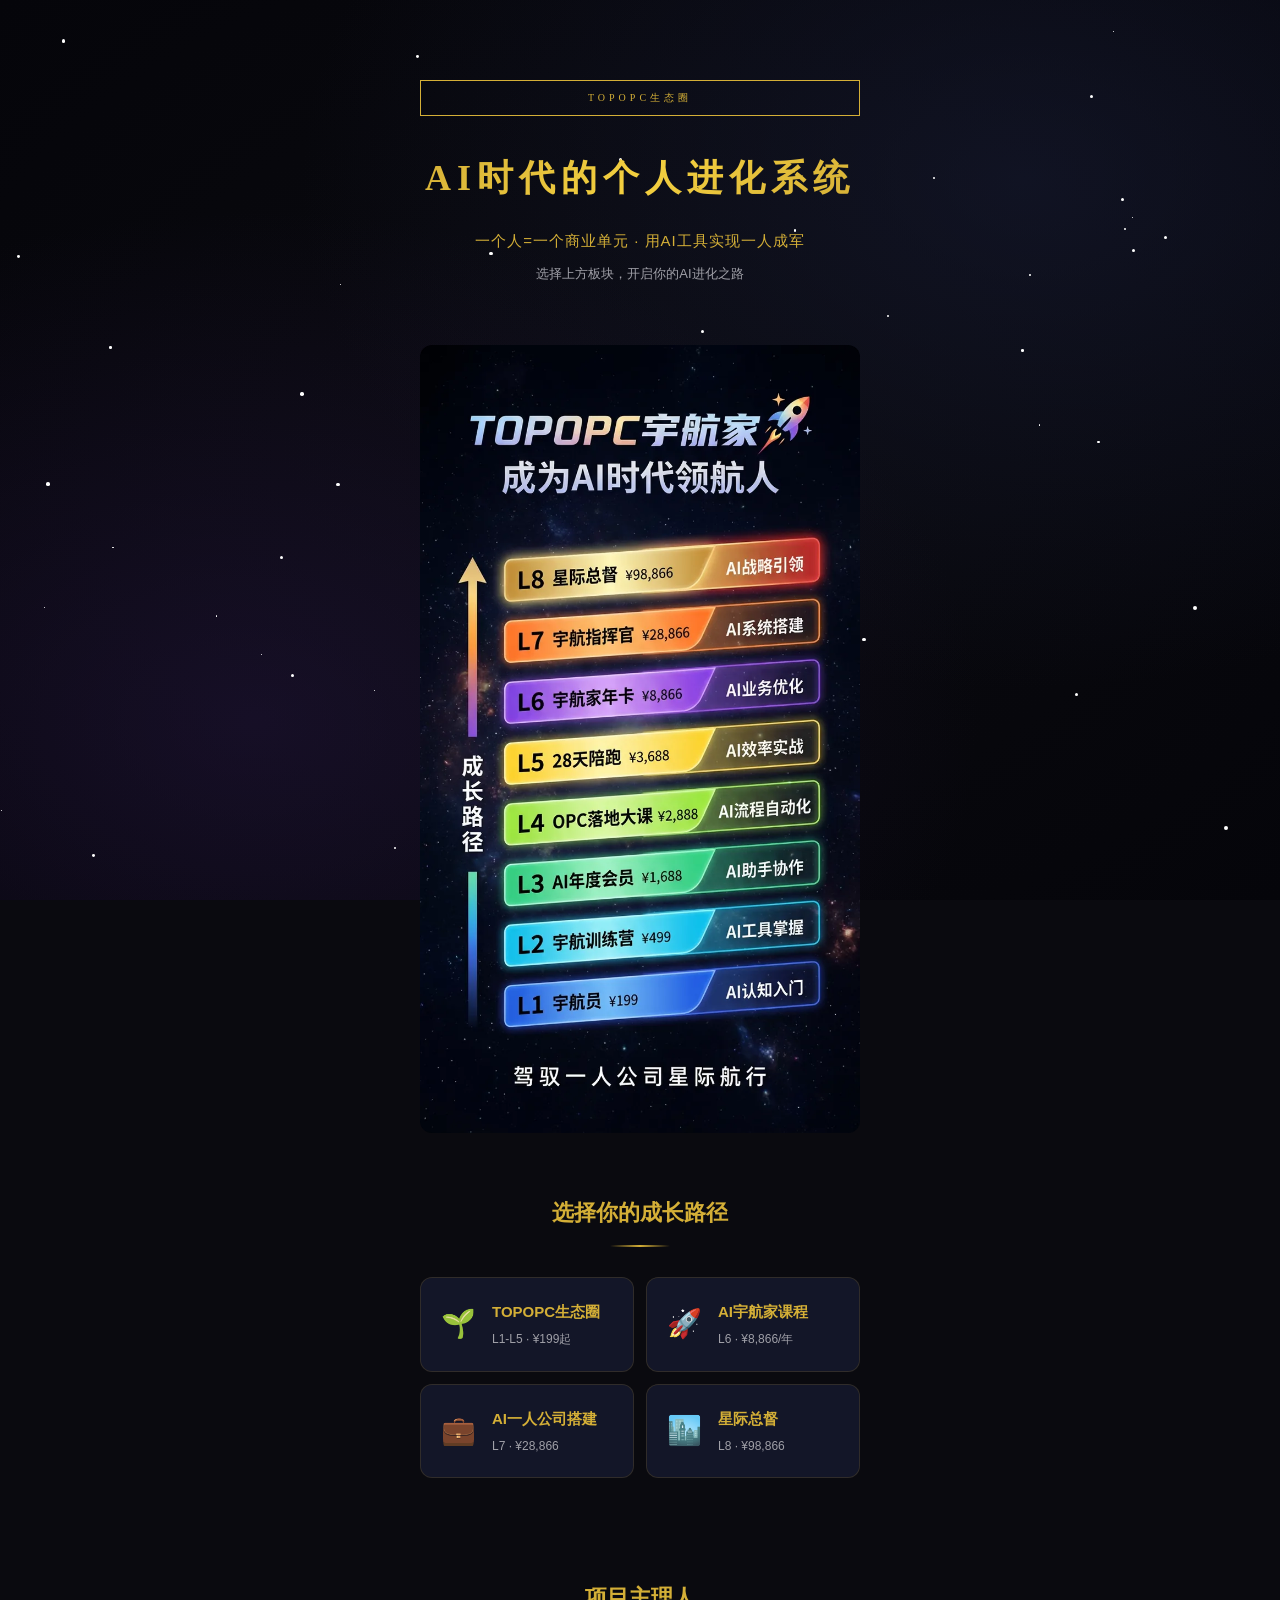
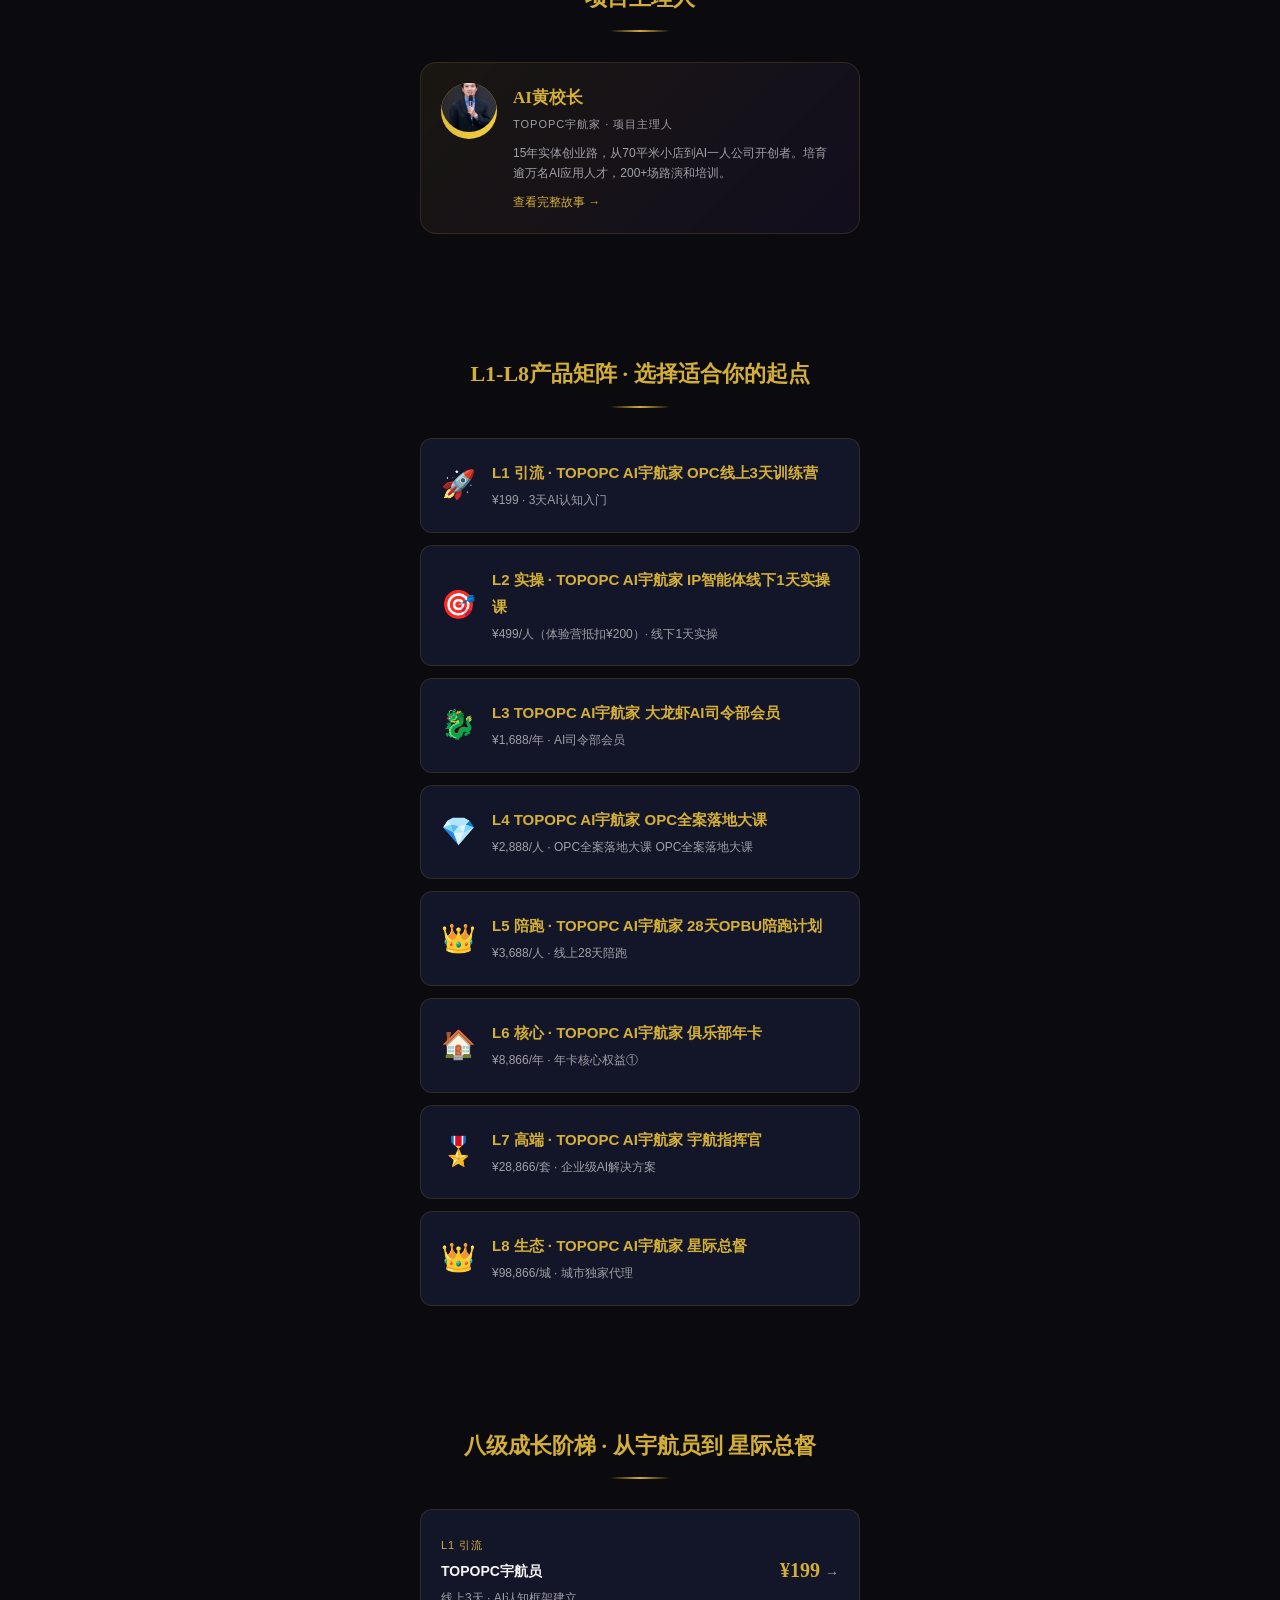
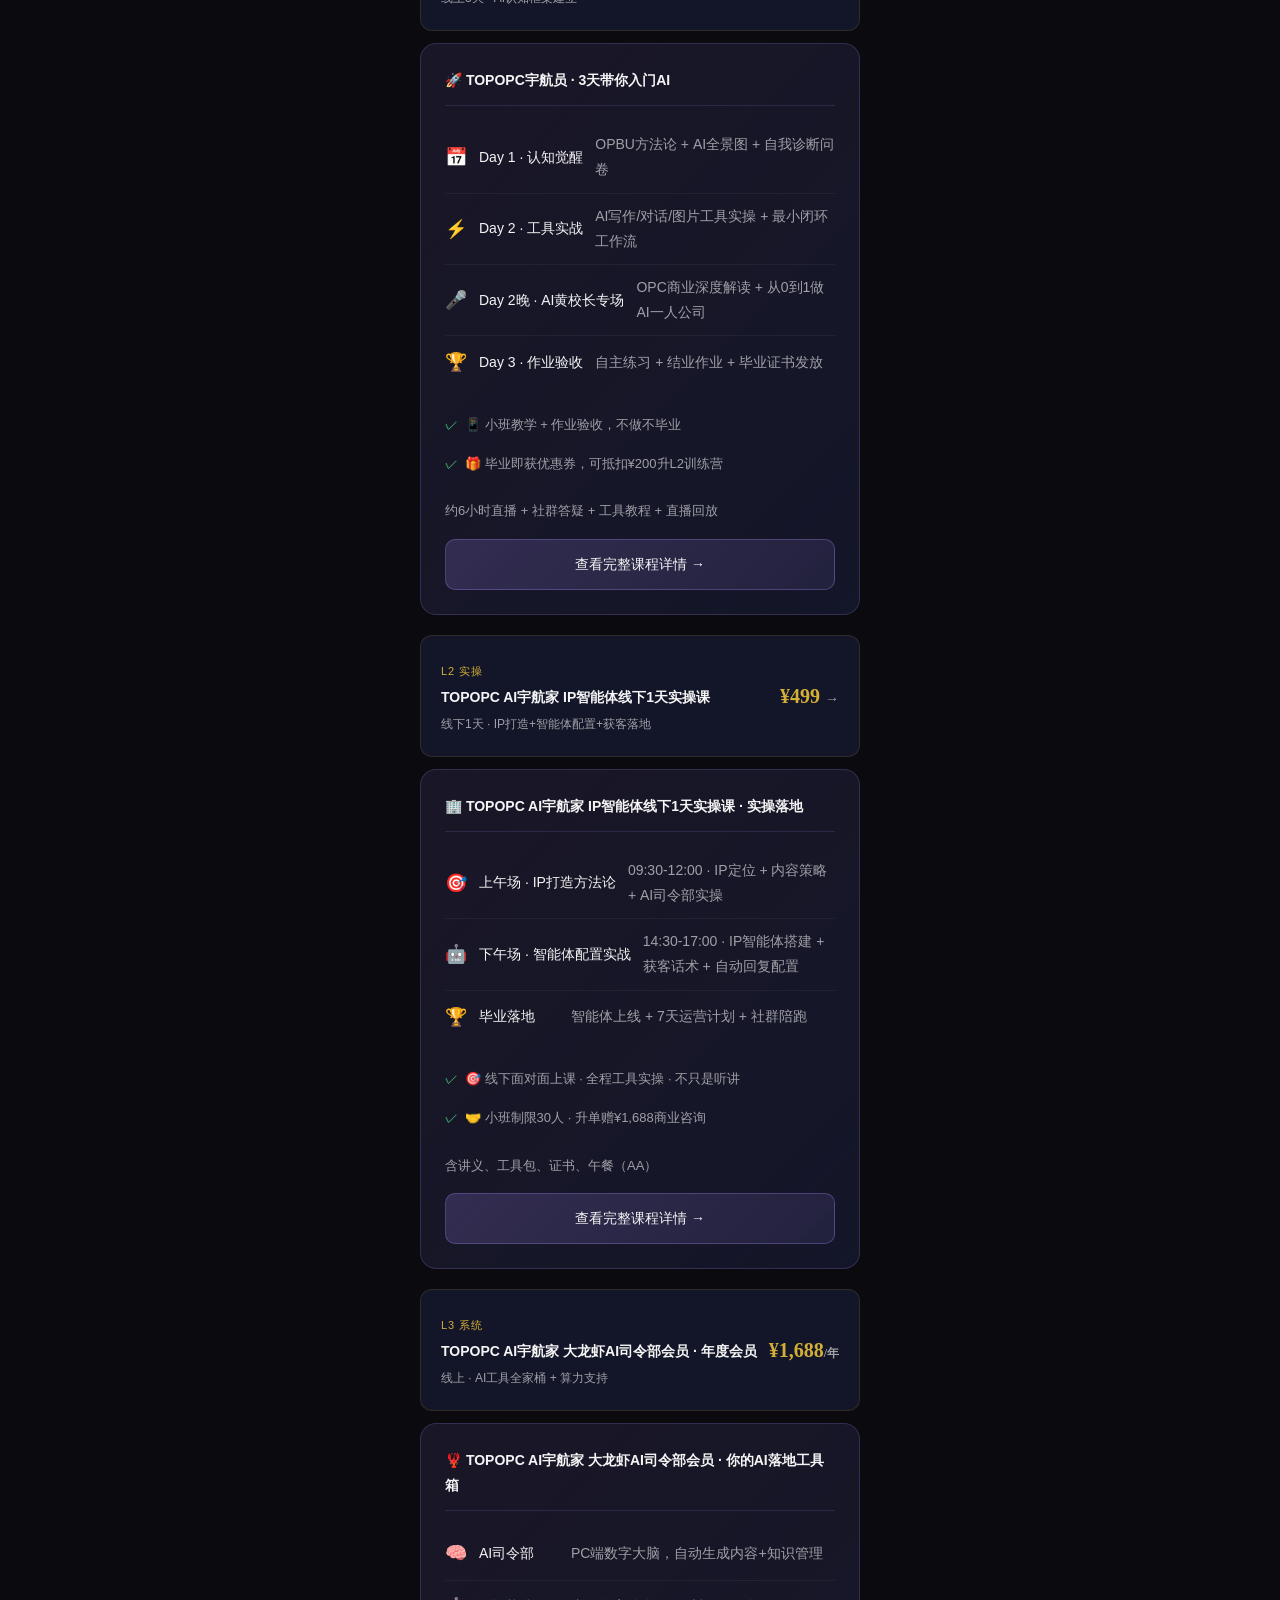
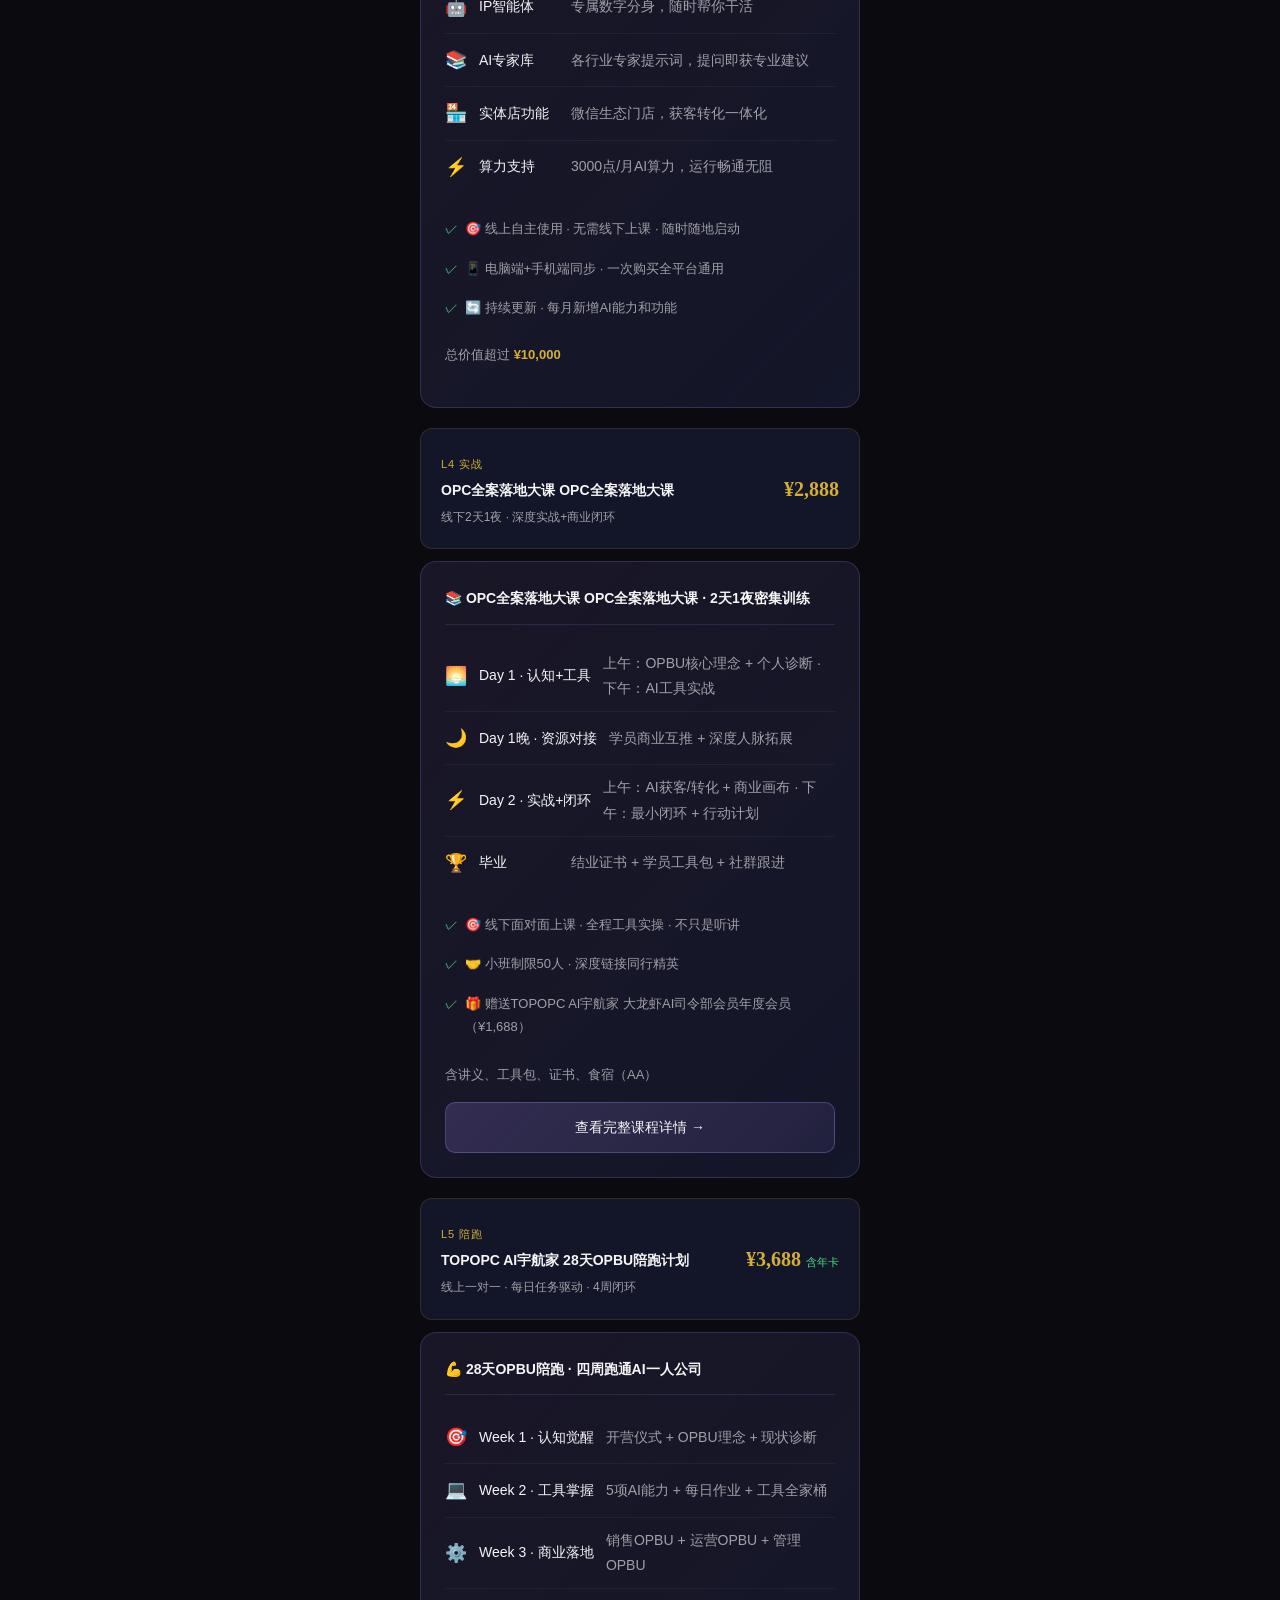
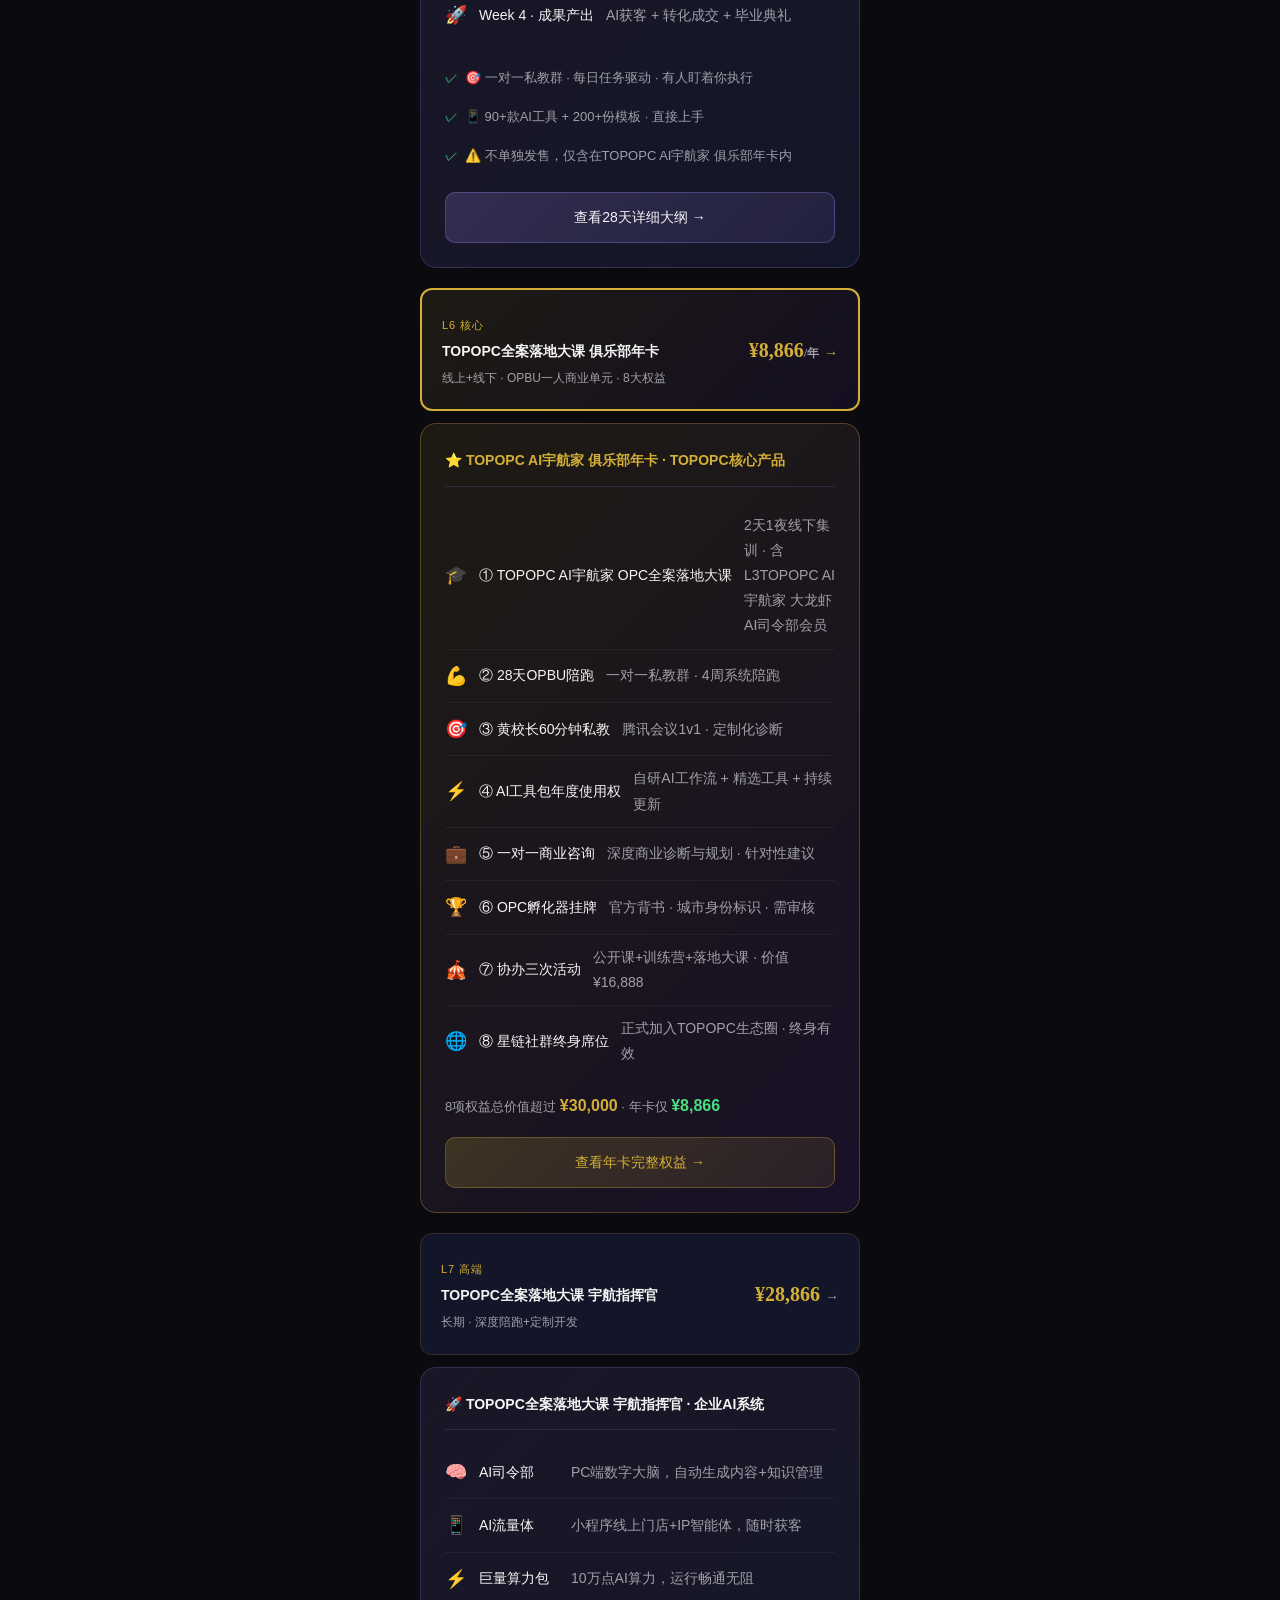
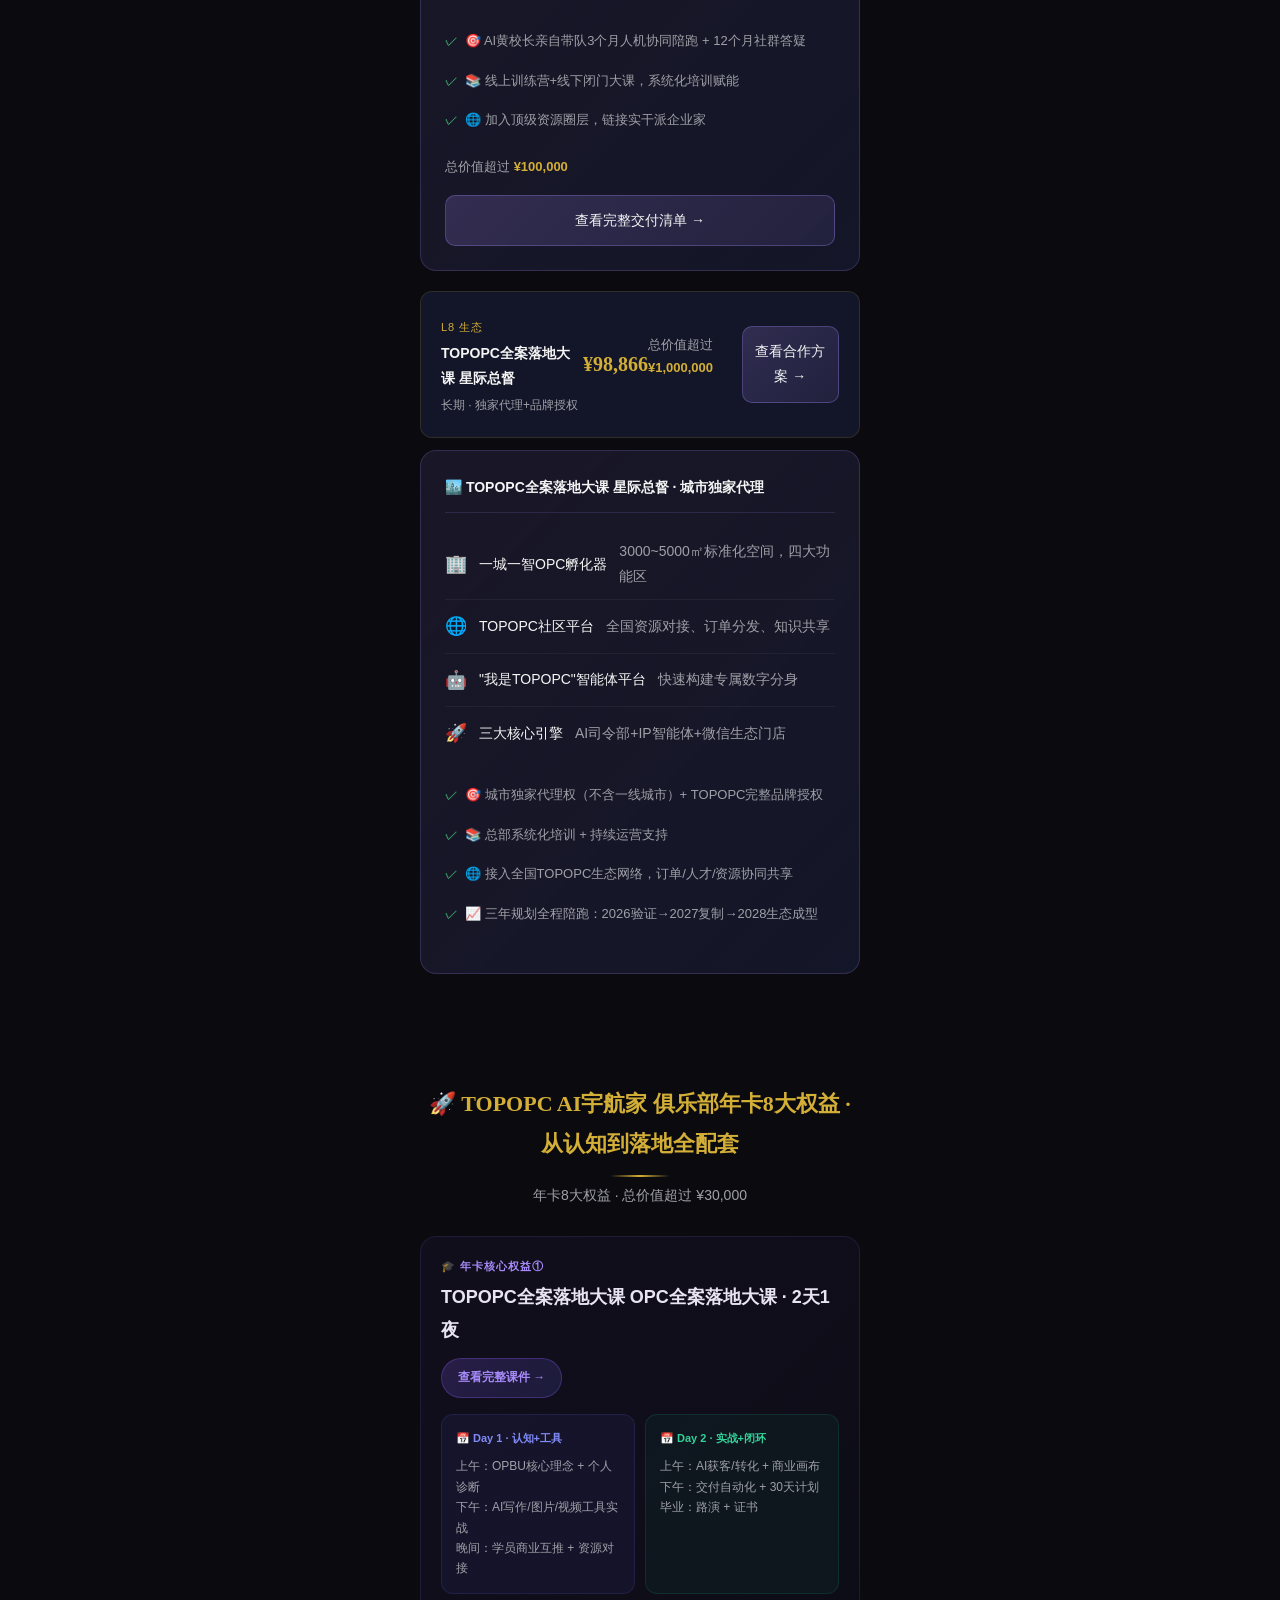
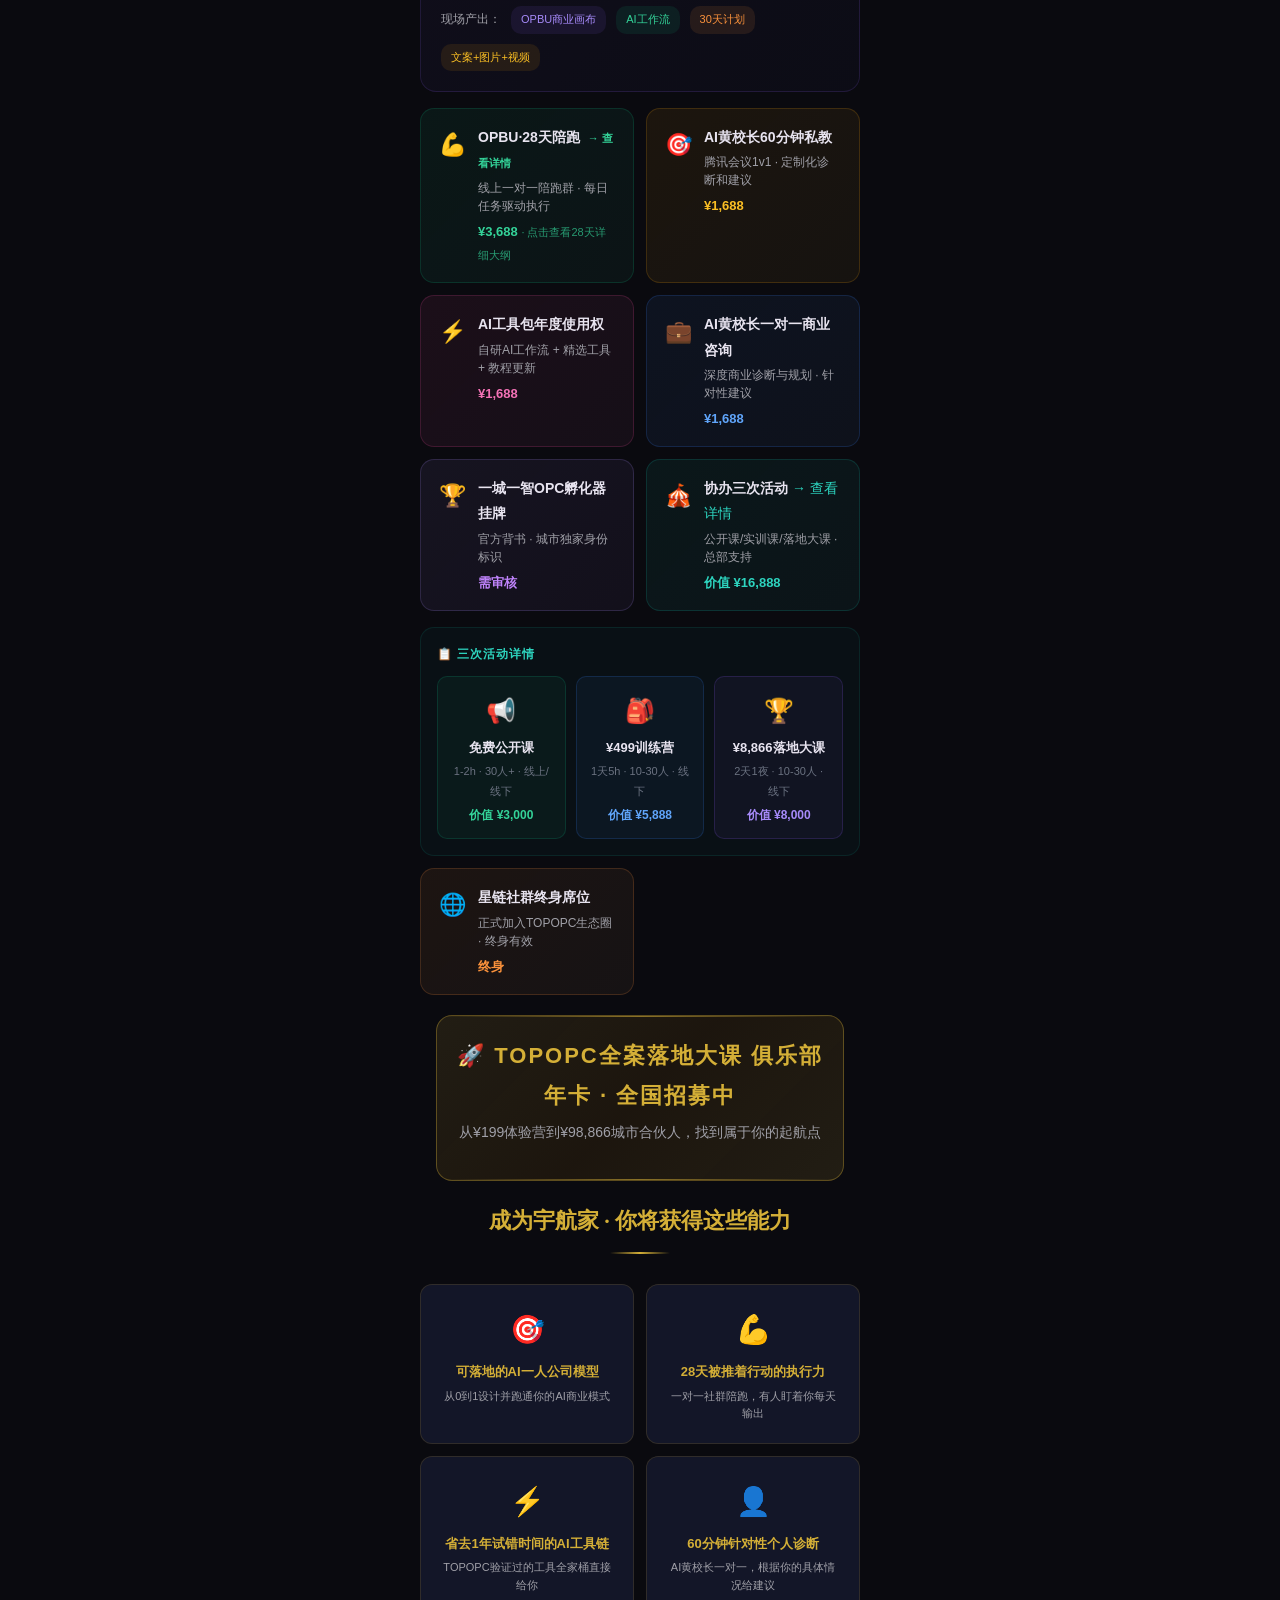
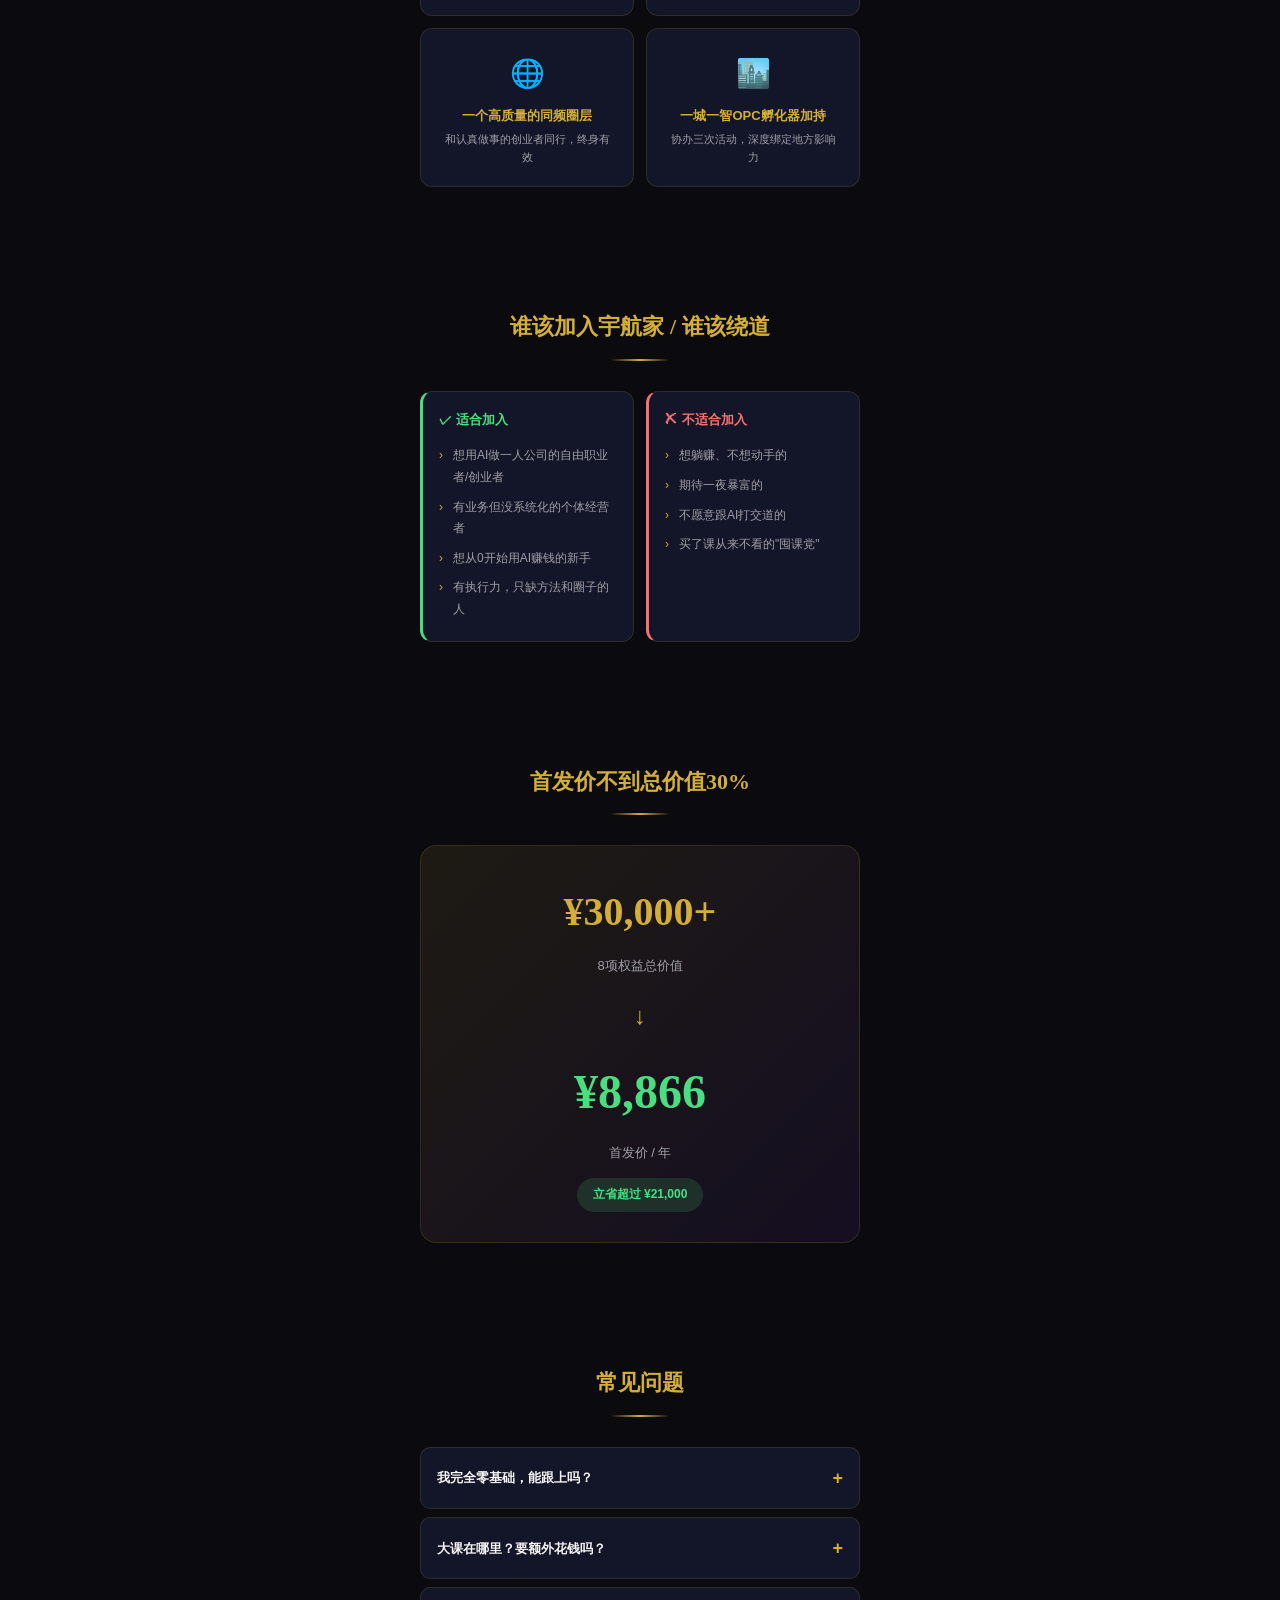
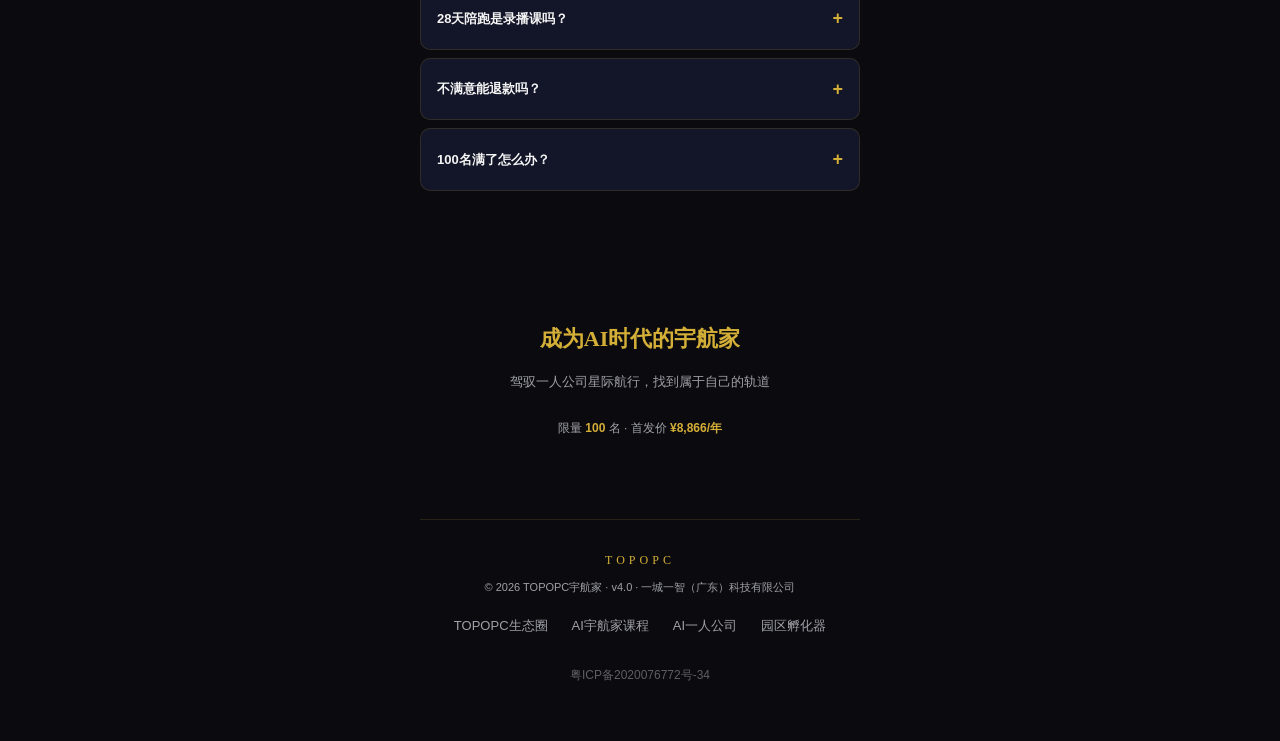
==== commit eaaa007a: "fix: 移除八级成长阶梯section的scroll-reveal动画，确保内容默认显示" ====
--- a/index.html
+++ b/index.html
@@ -668,7 +668,7 @@
             </div>
         </section>
 
-        <!-- 五级价格体系 -->
+        <!-- 八级成长阶梯 -->
         <section class="section scroll-reveal">
             <h2 class="section-title">八级成长阶梯 · 从宇航员到 星际总督</h2>
             
@@ -1032,7 +1032,7 @@
         </section>
 
         <!-- TOPOPC宇航家权益清单 -->
-        <section class="section scroll-reveal" style="padding-top:30px;padding-bottom:20px;">
+        <section class="section" style="padding-top:30px;padding-bottom:20px;">
             <div style="text-align:center;margin-bottom:24px;">
                 <h2 class="section-title" style="margin-bottom:6px;">🚀 TOPOPC AI宇航家 俱乐部年卡8大权益 · 从认知到落地全配套</h2>
                 <p style="color:var(--text-secondary);font-size:14px;">年卡8大权益 · 总价值超过 ¥30,000</p>
@@ -1170,7 +1170,7 @@
         </section>
 
         <!-- TOPOPC宇航家招募横幅 -->
-        <div style="text-align:center;padding:20px 16px;margin:0 16px 0 16px;background:linear-gradient(135deg,rgba(212,175,55,0.12),rgba(245,158,11,0.08),rgba(212,175,55,0.12));border:1px solid rgba(212,175,55,0.35);border-radius:16px;position:relative;overflow:hidden;" class="scroll-reveal">
+        <div style="text-align:center;padding:20px 16px;margin:0 16px 0 16px;background:linear-gradient(135deg,rgba(212,175,55,0.12),rgba(245,158,11,0.08),rgba(212,175,55,0.12));border:1px solid rgba(212,175,55,0.35);border-radius:16px;position:relative;overflow:hidden;">
             <div style="position:absolute;top:0;left:0;right:0;height:1px;background:linear-gradient(90deg,transparent,rgba(212,175,55,0.6),transparent);"></div>
             <div style="font-size:22px;font-weight:800;color:var(--star-gold);letter-spacing:2px;margin-bottom:6px;">🚀 TOPOPC全案落地大课 俱乐部年卡 · 全国招募中</div>
             <div style="font-size:14px;color:var(--text-secondary);margin-bottom:16px;line-height:1.6;">从¥199体验营到¥98,866城市合伙人，找到属于你的起航点</div>
@@ -1179,7 +1179,7 @@
         </div>
 
         <!-- 成果展示 -->
-        <section class="section scroll-reveal" style="padding-top:20px;">
+        <section class="section" style="padding-top:20px;">
             <h2 class="section-title">成为宇航家 · 你将获得这些能力</h2>
             <div class="outcome-grid">
                 <div class="outcome-card">
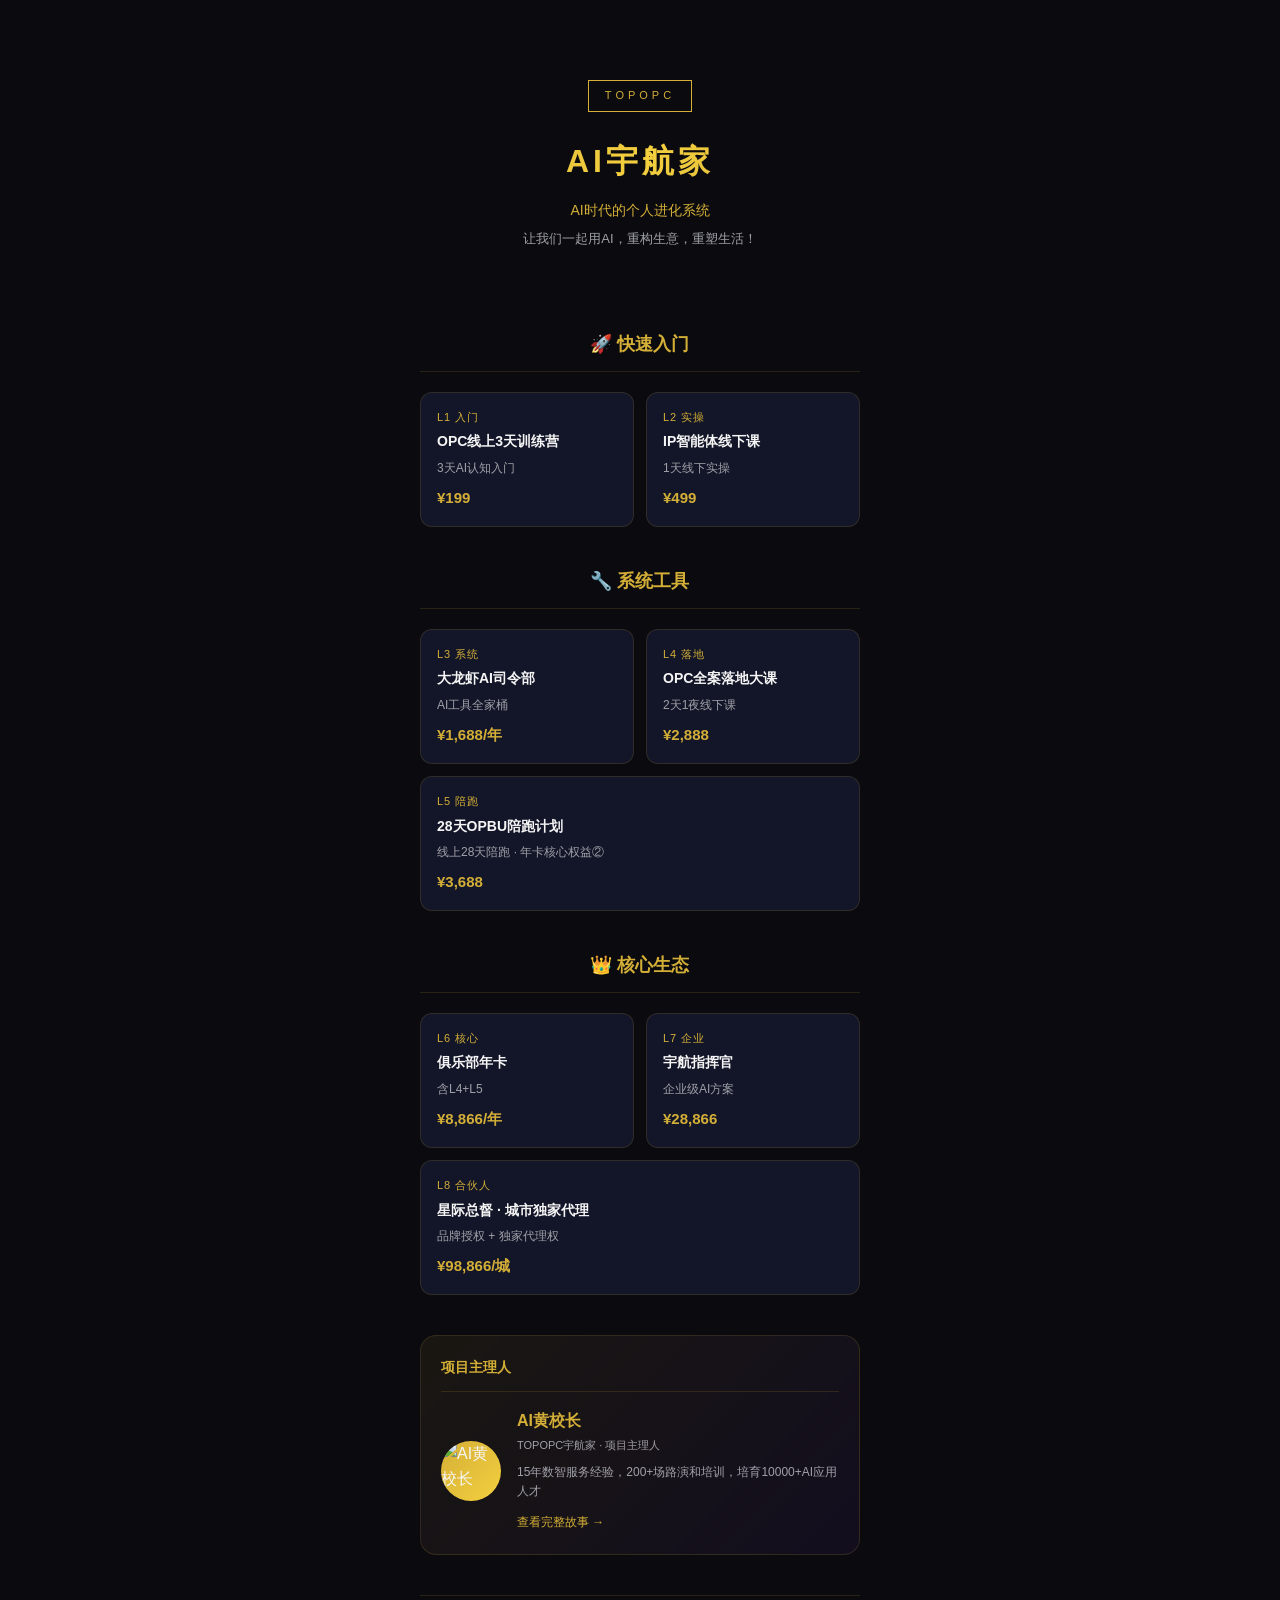
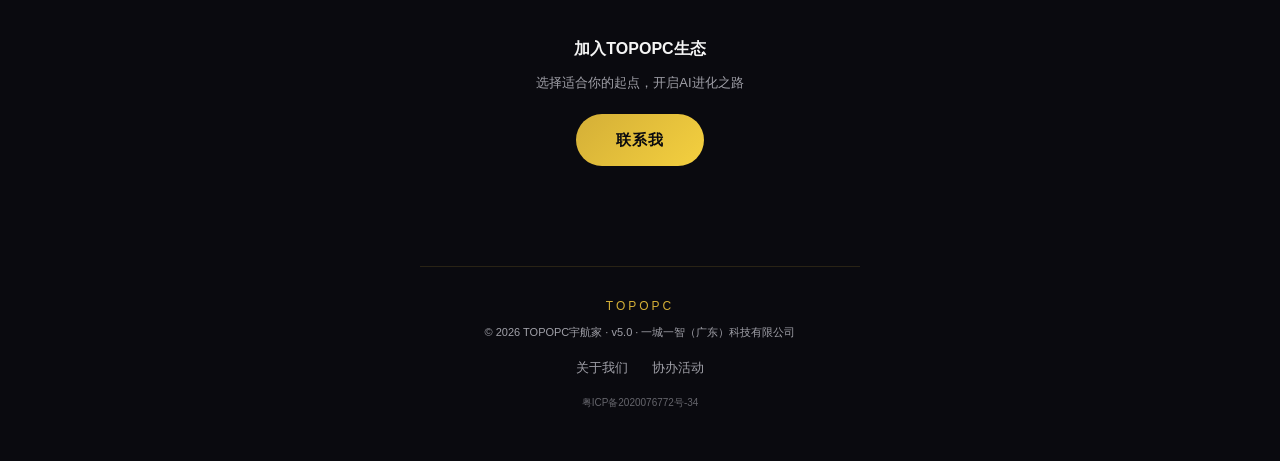
==== commit 4d16f0a4: "v5.0: 全新简洁首页，三区块展示L1-L8产品矩阵" ====
--- a/index.html
+++ b/index.html
@@ -1,1341 +1,412 @@
 <!DOCTYPE html>
 <html lang="zh-CN">
-<head>    <meta name="description" content="TOPOPC宇航家 · L1-L8产品矩阵 · from ¥199 to ¥98,866 · 一城一智出品">
-    <link rel="preload" as="image" href="founder-photo.png">
-
+<head>
     <meta charset="UTF-8">
-    <link rel="canonical" href="https://deepcity2035.github.io/topopc-ai-launch/index.html">
     <meta name="viewport" content="width=device-width, initial-scale=1.0, maximum-scale=1.0, user-scalable=no">
     <title>TOPOPC AI宇航家 · AI时代的个人进化系统</title>
+    <meta name="description" content="TOPOPC宇航家 · L1-L8产品矩阵 · from ¥199 to ¥98,866 · 一城一智出品">
     <link rel="icon" type="image/svg+xml" href="favicon.svg">
-    <link rel="apple-touch-icon" href="share-poster-hd.png">
-    <link rel="dns-prefetch" href="https://fonts.googleapis.cn">
-    <link rel="preconnect" href="https://fonts.googleapis.cn" crossorigin>
-    <link rel="dns-prefetch" href="https://fonts.gstatic.com">
-    <link rel="preconnect" href="https://fonts.gstatic.com" crossorigin>
-    <link rel="preload" as="style" href="https://fonts.googleapis.cn/css2?family=Cinzel:wght@400;700&family=Noto+Serif+SC:wght@400;600;700&family=Noto+Sans+SC:wght@300;400;500;700&display=swap" crossorigin onload="this.onload=null;this.rel='stylesheet'">
-    <link href="https://fonts.googleapis.cn/css2?family=Cinzel:wght@400;700&family=Noto+Serif+SC:wght@400;600;700&family=Noto+Sans+SC:wght@300;400;500;700&display=swap" rel="stylesheet">
-        <link rel="stylesheet" href="shared.css">
+    <link rel="canonical" href="https://ai.opc.city">
+    
     <style>
+        * { margin: 0; padding: 0; box-sizing: border-box; }
+        
         :root {
-            --deep-space: #0a0a0f;
-            --cosmic-blue: #1a1f3a;
-            --nebula-purple: #2d1b4e;
-            --star-gold: #d4af37;
-            --star-gold-light: #f4d03f;
-            --text-primary: #f5f5f5;
-            --text-secondary: #a0a0a8;
-            --accent-glow: rgba(212, 175, 55, 0.3);
+            --bg-dark: #0a0a0f;
+            --gold: #d4af37;
+            --gold-light: #f4d03f;
+            --text-white: #f5f5f5;
+            --text-gray: #a0a0a8;
             --card-bg: rgba(26, 31, 58, 0.6);
             --card-border: rgba(212, 175, 55, 0.15);
-            --green-accent: #4ade80;
-            --red-accent: #f87171;
-        }
-
-        * { margin: 0; padding: 0; box-sizing: border-box; }
-
+        }
+        
         body {
-            font-family: 'Noto Sans SC', -apple-system, sans-serif;
-            background: var(--deep-space);
-            color: var(--text-primary);
-            line-height: 1.8;
-            overflow-x: hidden;
-            -webkit-font-smoothing: antialiased;
-        }
-
-        .starfield {
-            position: fixed;
-            top: 0; left: 0;
-            width: 100%; height: 100%;
-            pointer-events: none;
-            z-index: 0;
-            background: 
-                radial-gradient(ellipse at 20% 80%, rgba(45, 27, 78, 0.4) 0%, transparent 50%),
-                radial-gradient(ellipse at 80% 20%, rgba(26, 31, 58, 0.5) 0%, transparent 50%),
-                radial-gradient(ellipse at 50% 50%, rgba(10, 10, 15, 1) 0%, rgba(5, 5, 10, 1) 100%);
-        }
-
-        .star {
-            position: absolute;
-            background: white;
-            border-radius: 50%;
-            animation: twinkle 3s infinite ease-in-out;
-        }
-
-        @keyframes twinkle {
-            0%, 100% { opacity: 0.3; transform: scale(1); }
-            50% { opacity: 1; transform: scale(1.2); }
-        }
-
+            font-family: -apple-system, BlinkMacSystemFont, 'Segoe UI', 'Noto Sans SC', sans-serif;
+            background: var(--bg-dark);
+            color: var(--text-white);
+            line-height: 1.6;
+            min-height: 100vh;
+        }
+        
         .container {
-            position: relative;
-            z-index: 1;
             max-width: 480px;
             margin: 0 auto;
-            padding: 0 20px;
-        }
-
-        /* ===== ANIMATIONS ===== */
-        @keyframes pulse-glow {
-            0%, 100% { box-shadow: 0 0 20px rgba(212, 175, 55, 0.2); }
-            50% { box-shadow: 0 0 30px rgba(212, 175, 55, 0.4); }
-        }
-
-        /* ===== HERO ===== */
+            padding: 20px;
+        }
+        
+        /* Hero */
         .hero {
-            padding: 80px 0 40px;
             text-align: center;
-        }
-
-        .hero-badge {
-            font-family: 'Cinzel', serif;
-            font-size: 10px;
+            padding: 60px 0 40px;
+        }
+        
+        .brand-badge {
+            font-size: 11px;
             letter-spacing: 4px;
-            color: var(--star-gold);
-            border: 1px solid var(--star-gold);
-            padding: 8px 20px;
-            margin-bottom: 30px;
-            text-transform: uppercase;
-        }
-
-        .hero-title {
-            font-family: 'Noto Serif SC', serif;
-            font-size: 36px;
-            font-weight: 700;
-            letter-spacing: 6px;
-            margin-bottom: 16px;
-            background: linear-gradient(135deg, var(--star-gold) 0%, var(--star-gold-light) 50%, var(--star-gold) 100%);
+            color: var(--gold);
+            border: 1px solid var(--gold);
+            padding: 6px 16px;
+            margin-bottom: 24px;
+            display: inline-block;
+        }
+        
+        .brand-title {
+            font-size: 32px;
+            font-weight: 700;
+            letter-spacing: 4px;
+            margin-bottom: 12px;
+            background: linear-gradient(135deg, var(--gold) 0%, var(--gold-light) 50%, var(--gold) 100%);
             -webkit-background-clip: text;
             -webkit-text-fill-color: transparent;
         }
-
-        .hero-slogan {
-            font-size: 15px;
-            color: var(--star-gold);
-            font-weight: 500;
+        
+        .brand-slogan {
+            font-size: 14px;
+            color: var(--gold);
             margin-bottom: 8px;
-            letter-spacing: 1px;
-        }
-
-        .hero-subtitle {
-            font-size: 14px;
-            color: var(--text-secondary);
+        }
+        
+        .brand-vision {
+            font-size: 13px;
+            color: var(--text-gray);
             margin-bottom: 40px;
         }
-
-        .hero-price-box {
-            background: linear-gradient(135deg, rgba(212, 175, 55, 0.1), rgba(45, 27, 78, 0.3));
-            border: 1px solid var(--card-border);
-            border-radius: 16px;
-            padding: 24px 32px;
-            margin-bottom: 30px;
-        }
-
-        .hero-price-label { font-size: 12px; color: var(--text-secondary); letter-spacing: 2px; margin-bottom: 8px; }
-        .hero-price { font-family: 'Cinzel', serif; font-size: 42px; font-weight: 700; color: var(--star-gold); line-height: 1; }
-        .hero-price-unit { font-size: 14px; color: var(--text-secondary); }
-        .hero-price-original { font-size: 14px; color: var(--text-secondary); text-decoration: line-through; margin-top: 8px; }
-
-
-        .hero-countdown { font-size: 13px; color: var(--text-secondary); }
-        .hero-countdown span { color: var(--star-gold); font-weight: 700; font-family: 'Cinzel', serif; }
-
-        /* ===== SECTION ===== */
-        .section { padding: 60px 0; position: relative; }
+        
+        /* Product Grid */
+        .product-section {
+            margin-bottom: 40px;
+        }
+        
         .section-title {
-            font-family: 'Noto Serif SC', serif;
-            font-size: 22px;
-            font-weight: 700;
+            font-size: 18px;
+            font-weight: 700;
+            color: var(--gold);
             text-align: center;
-            margin-bottom: 30px;
-            color: var(--star-gold);
-        }
-        .section-title::after {
-            content: '';
-            display: block;
-            width: 60px;
-            height: 2px;
-            background: linear-gradient(90deg, transparent, var(--star-gold), transparent);
-            margin: 12px auto 0;
-        }
-
-        /* ===== 三位一体框架 ===== */
-        .ecosystem-flow {
-            display: flex;
-            flex-direction: column;
+            margin-bottom: 20px;
+            padding-bottom: 12px;
+            border-bottom: 1px solid var(--card-border);
+        }
+        
+        .product-grid {
+            display: grid;
+            grid-template-columns: 1fr 1fr;
             gap: 12px;
-            margin-bottom: 20px;
-        }
-
-        .ecosystem-item {
-            display: flex;
-            align-items: center;
-            gap: 16px;
-            background: var(--card-bg);
-            border: 1px solid var(--card-border);
-            border-radius: 12px;
-            padding: 20px;
-            transition: transform 0.2s ease, box-shadow 0.2s ease, border-color 0.2s ease;
-        }
-        .ecosystem-item:hover {
-            transform: translateY(-3px);
-            box-shadow: 0 8px 24px rgba(212, 175, 55, 0.15);
-            border-color: rgba(212, 175, 55, 0.4);
-        }
-
-        .ecosystem-icon { font-size: 28px; }
-        .ecosystem-content h3 { font-size: 15px; font-weight: 700; color: var(--star-gold); margin-bottom: 4px; }
-        .ecosystem-content p { font-size: 12px; color: var(--text-secondary); }
-        .ecosystem-arrow { text-align: center; color: var(--star-gold); font-size: 20px; padding: 4px 0; }
-
-        /* ===== 五级价格 ===== */
-        .price-tier {
-            background: var(--card-bg);
-            border: 1px solid var(--card-border);
-            border-radius: 12px;
-            padding: 20px;
             margin-bottom: 12px;
-            display: flex;
-            justify-content: space-between;
-            align-items: center;
-        }
-
-        .price-tier.core {
-            border: 2px solid var(--star-gold);
-            background: linear-gradient(135deg, rgba(212, 175, 55, 0.1), rgba(45, 27, 78, 0.3));
-        }
-
-        .price-tier-info h3 { font-size: 14px; font-weight: 700; color: var(--text-primary); margin-bottom: 4px; }
-        .price-tier-info .tier-level { font-size: 11px; color: var(--star-gold); letter-spacing: 1px; }
-        .price-tier-info .tier-desc { font-size: 12px; color: var(--text-secondary); margin-top: 4px; }
-        .price-tier-price { font-family: 'Cinzel', serif; font-size: 20px; font-weight: 700; color: var(--star-gold); }
-        .price-tier-price span { font-size: 12px; color: var(--text-secondary); }
-        .price-tier-clickable { cursor: pointer; transition: all 0.3s; }
-        .price-tier-clickable:hover { background: rgba(212, 175, 55, 0.1); border-color: rgba(212, 175, 55, 0.3); transform: translateY(-2px); }
-        .l4-detail {
-            background: linear-gradient(135deg, rgba(167, 139, 250, 0.1), rgba(26, 31, 58, 0.6));
-            border: 1px solid rgba(167, 139, 250, 0.2);
-            border-radius: 16px;
-            padding: 24px;
-            margin-bottom: 20px;
-        }
-        .l4-detail-header {
-            font-size: 14px;
-            font-weight: 600;
-            color: var(--text-primary);
-            margin-bottom: 16px;
-            padding-bottom: 12px;
-            border-bottom: 1px solid rgba(167, 139, 250, 0.15);
-        }
-        .l4-products { margin-bottom: 16px; }
-        .l4-product-item {
-            display: flex;
-            align-items: center;
-            gap: 12px;
-            padding: 10px 0;
-            border-bottom: 1px solid rgba(255,255,255,0.05);
-            font-size: 14px;
-        }
-        .l4-product-item:last-child { border-bottom: none; }
-        .l4-product-icon { font-size: 18px; flex-shrink: 0; }
-        .l4-product-name { color: var(--purple-accent); font-weight: 500; min-width: 80px; }
-        .l4-product-desc { color: var(--text-secondary); flex: 1; }
-        .l4-services { margin-bottom: 16px; }
-        .l4-service-item {
-            font-size: 13px;
-            color: var(--text-secondary);
-            padding: 8px 0;
-            padding-left: 20px;
-            position: relative;
-        }
-        .l4-service-item::before { content: '✓'; position: absolute; left: 0; color: var(--green-accent); }
-        .l4-value { font-size: 13px; color: var(--text-secondary); margin-bottom: 16px; }
-        .l4-value strong { color: var(--star-gold); }
-        .l4-detail-btn {
-            display: block;
-            text-align: center;
-            background: linear-gradient(135deg, rgba(167, 139, 250, 0.2), rgba(167, 139, 250, 0.1));
-            border: 1px solid rgba(167, 139, 250, 0.3);
-            color: var(--purple-accent);
-            padding: 12px;
-            border-radius: 10px;
-            text-decoration: none;
-            font-size: 14px;
-            font-weight: 500;
-            transition: all 0.3s;
-        }
-        .l4-detail-btn:hover { background: rgba(167, 139, 250, 0.25); }
-
-        /* ===== 抵扣路径 ===== */
-        .upgrade-path {
-            background: linear-gradient(135deg, rgba(74, 222, 128, 0.1), rgba(45, 27, 78, 0.2));
-            border: 1px solid rgba(74, 222, 128, 0.3);
-            border-radius: 12px;
-            padding: 20px;
-            margin: 20px 0;
-        }
-
-        .upgrade-path h3 { font-size: 14px; font-weight: 700; color: var(--green-accent); margin-bottom: 12px; }
-        .upgrade-item { font-size: 13px; color: var(--text-secondary); padding: 8px 0; border-bottom: 1px solid rgba(255,255,255,0.1); }
-        .upgrade-item:last-child { border-bottom: none; }
-        .upgrade-item strong { color: var(--star-gold); }
-
-        /* ===== 权益分类 ===== */
-        .benefit-category {
-            margin-bottom: 30px;
-        }
-
-        .category-header {
-            display: flex;
-            align-items: center;
-            gap: 12px;
-            margin-bottom: 16px;
-            padding-bottom: 8px;
-            border-bottom: 1px solid var(--card-border);
-        }
-
-        .category-icon { font-size: 24px; }
-        .category-title { font-size: 15px; font-weight: 700; color: var(--star-gold); }
-        .category-subtitle { font-size: 12px; color: var(--text-secondary); }
-
-        .benefit-item {
-            display: flex;
-            align-items: flex-start;
-            gap: 14px;
+        }
+        
+        .product-card {
             background: var(--card-bg);
             border: 1px solid var(--card-border);
             border-radius: 12px;
             padding: 16px;
-            margin-bottom: 10px;
-        }
-
-        .benefit-number {
-            font-family: 'Cinzel', serif;
-            font-size: 20px;
-            font-weight: 700;
-            color: var(--star-gold);
-            min-width: 32px;
-        }
-
-        .benefit-content h3 { font-size: 14px; font-weight: 700; color: var(--text-primary); margin-bottom: 4px; }
-        .benefit-content p { font-size: 12px; color: var(--text-secondary); line-height: 1.6; }
-        .benefit-value { font-size: 11px; color: var(--star-gold); margin-top: 4px; font-weight: 500; }
-        .benefit-note { font-size: 11px; color: var(--red-accent); margin-top: 6px; }
-
-        /* ===== 成果展示 ===== */
-        .outcome-grid {
-            display: grid;
-            grid-template-columns: 1fr 1fr;
-            gap: 12px;
-        }
-
-        .outcome-card {
-            background: var(--card-bg);
-            border: 1px solid var(--card-border);
-            border-radius: 12px;
-            padding: 20px;
+            text-decoration: none;
+            color: inherit;
+            transition: all 0.3s;
+            display: block;
+        }
+        
+        .product-card:hover {
+            border-color: var(--gold);
+            transform: translateY(-2px);
+        }
+        
+        .product-card.full-width {
+            grid-column: 1 / -1;
+        }
+        
+        .product-level {
+            font-size: 11px;
+            color: var(--gold);
+            letter-spacing: 1px;
+            margin-bottom: 4px;
+        }
+        
+        .product-name {
+            font-size: 14px;
+            font-weight: 700;
+            color: var(--text-white);
+            margin-bottom: 6px;
+        }
+        
+        .product-desc {
+            font-size: 12px;
+            color: var(--text-gray);
+            margin-bottom: 8px;
+        }
+        
+        .product-price {
+            font-size: 15px;
+            font-weight: 700;
+            color: var(--gold);
+        }
+        
+        /* CTA */
+        .cta-section {
             text-align: center;
-        }
-
-        .outcome-icon { font-size: 28px; margin-bottom: 8px; }
-        .outcome-title { font-size: 13px; font-weight: 700; color: var(--star-gold); margin-bottom: 6px; line-height: 1.4; }
-        .outcome-desc { font-size: 11px; color: var(--text-secondary); line-height: 1.6; }
-
-        /* ===== 适合人群 ===== */
-        .audience-grid { display: grid; grid-template-columns: 1fr 1fr; gap: 12px; }
-        .audience-box {
-            background: var(--card-bg);
-            border: 1px solid var(--card-border);
-            border-radius: 12px;
-            padding: 16px;
-        }
-        .audience-box.good { border-left: 3px solid var(--green-accent); }
-        .audience-box.bad { border-left: 3px solid var(--red-accent); }
-        .audience-title { font-size: 13px; font-weight: 700; margin-bottom: 10px; }
-        .audience-box.good .audience-title { color: var(--green-accent); }
-        .audience-box.bad .audience-title { color: var(--red-accent); }
-        .audience-list { list-style: none; font-size: 12px; color: var(--text-secondary); }
-        .audience-list li { padding: 4px 0; padding-left: 14px; position: relative; }
-        .audience-list li::before { content: '›'; position: absolute; left: 0; color: var(--star-gold); }
-
-        /* ===== 价格对比 ===== */
-        .price-compare {
-            background: linear-gradient(135deg, rgba(212, 175, 55, 0.1), rgba(45, 27, 78, 0.3));
-            border: 1px solid var(--card-border);
-            border-radius: 16px;
-            padding: 30px 20px;
-            text-align: center;
-        }
-        .total-value { font-family: 'Cinzel', serif; font-size: 40px; font-weight: 700; color: var(--star-gold); }
-        .total-label { font-size: 13px; color: var(--text-secondary); margin: 6px 0 16px; }
-        .arrow { font-size: 24px; color: var(--star-gold); margin: 12px 0; }
-        .now-price { font-family: 'Cinzel', serif; font-size: 48px; font-weight: 700; color: var(--green-accent); }
-        .now-label { font-size: 13px; color: var(--text-secondary); margin-top: 6px; }
-        .saving {
+            padding: 40px 0 60px;
+            border-top: 1px solid var(--card-border);
+            margin-top: 40px;
+        }
+        
+        .cta-title {
+            font-size: 16px;
+            font-weight: 700;
+            color: var(--text-white);
+            margin-bottom: 12px;
+        }
+        
+        .cta-desc {
+            font-size: 13px;
+            color: var(--text-gray);
+            margin-bottom: 20px;
+        }
+        
+        .cta-btn {
             display: inline-block;
-            background: rgba(74, 222, 128, 0.15);
-            color: var(--green-accent);
-            font-size: 12px;
-            font-weight: 700;
-            padding: 6px 16px;
-            border-radius: 20px;
-            margin-top: 14px;
-        }
-
-        /* ===== FAQ ===== */
-        .faq-item {
-            background: var(--card-bg);
-            border: 1px solid var(--card-border);
-            border-radius: 10px;
-            margin-bottom: 8px;
-            overflow: hidden;
-        }
-        .faq-question {
-            padding: 14px 16px;
-            font-size: 13px;
-            font-weight: 700;
-            color: var(--text-primary);
-            cursor: pointer;
-            display: flex;
-            justify-content: space-between;
-            align-items: center;
-        }
-        .faq-question::after { content: '+'; font-size: 18px; color: var(--star-gold); }
-        .faq-item.active .faq-question::after { transform: rotate(45deg); }
-        .faq-answer {
-            padding: 0 16px;
-            max-height: 0;
-            overflow: hidden;
-            transition: all 0.3s;
-            font-size: 12px;
-            color: var(--text-secondary);
-            line-height: 1.8;
-        }
-        .faq-item.active .faq-answer { padding: 0 16px 14px; max-height: 200px; }
-
-        /* ===== CTA ===== */
-        .final-cta { text-align: center; padding: 60px 0 80px; }
-        .final-cta-title { font-family: 'Noto Serif SC', serif; font-size: 22px; font-weight: 700; color: var(--star-gold); margin-bottom: 12px; }
-        .final-cta-subtitle { font-size: 13px; color: var(--text-secondary); margin-bottom: 24px; }
-        .final-cta-btn {
-            display: inline-block;
-            background: linear-gradient(135deg, var(--star-gold), var(--star-gold-light));
-            color: var(--deep-space);
-            font-size: 16px;
-            font-weight: 700;
-            padding: 16px 48px;
+            background: linear-gradient(135deg, var(--gold), var(--gold-light));
+            color: var(--bg-dark);
+            font-size: 15px;
+            font-weight: 700;
+            padding: 14px 40px;
             border-radius: 50px;
             text-decoration: none;
-            letter-spacing: 2px;
-            margin-bottom: 12px;
-            box-shadow: 0 4px 30px rgba(212, 175, 55, 0.3);
-        }
-        .final-cta-note { font-size: 12px; color: var(--text-secondary); }
-        .final-cta-note span { color: var(--star-gold); font-weight: 700; }
-
-        /* ===== FOOTER ===== */
-        .footer { text-align: center; padding: 30px 0; border-top: 1px solid var(--card-border); }
-        .footer-brand { font-family: 'Cinzel', serif; font-size: 12px; color: var(--star-gold); letter-spacing: 4px; margin-bottom: 6px; }
-        .footer-copy { font-size: 11px; color: var(--text-secondary); margin-bottom: 16px; }
-        .footer-links { display: flex; justify-content: center; gap: 24px; margin-bottom: 16px; }
-        .footer-link { color: var(--text-secondary); text-decoration: none; font-size: 13px; transition: color 0.3s; }
-        .footer-link:hover { color: var(--star-gold); }
-        .deepcity-banner {
-            background: linear-gradient(135deg, rgba(212, 175, 55, 0.1), rgba(45, 27, 78, 0.2));
-            border: 1px solid var(--card-border);
-            border-radius: 12px;
-            padding: 20px;
-            margin: 0 20px 30px;
-            text-align: center;
-        }
-        .deepcity-banner-title { font-size: 16px; font-weight: 600; color: var(--text-primary); margin-bottom: 8px; }
-        .deepcity-banner-desc { font-size: 13px; color: var(--text-secondary); margin-bottom: 16px; }
-        .deepcity-banner-btn {
-            display: inline-flex;
-            align-items: center;
-            gap: 8px;
-            background: rgba(212, 175, 55, 0.15);
-            border: 1px solid var(--card-border);
-            color: var(--star-gold);
-            padding: 10px 24px;
-            border-radius: 50px;
-            font-size: 13px;
-            text-decoration: none;
-            transition: all 0.3s;
-        }
-        .deepcity-banner-btn:hover { background: rgba(212, 175, 55, 0.25); }
-
-        /* ===== FOUNDER CARD ===== */
-        .founder-card {
-            display: flex;
-            align-items: flex-start;
-            gap: 16px;
+            letter-spacing: 1px;
+        }
+        
+        /* Founder */
+        .founder-section {
             background: linear-gradient(135deg, rgba(212, 175, 55, 0.08), rgba(45, 27, 78, 0.25));
             border: 1px solid var(--card-border);
             border-radius: 16px;
             padding: 20px;
-            transition: all 0.3s;
-        }
-        .founder-card:hover {
-            border-color: rgba(212, 175, 55, 0.4);
-            background: linear-gradient(135deg, rgba(212, 175, 55, 0.12), rgba(45, 27, 78, 0.35));
-        }
+            margin-bottom: 40px;
+        }
+        
+        .founder-header {
+            font-size: 14px;
+            font-weight: 700;
+            color: var(--gold);
+            margin-bottom: 16px;
+            padding-bottom: 12px;
+            border-bottom: 1px solid var(--card-border);
+        }
+        
+        .founder-content {
+            display: flex;
+            gap: 16px;
+            align-items: center;
+        }
+        
         .founder-avatar {
-            width: 56px;
-            height: 56px;
+            width: 60px;
+            height: 60px;
             border-radius: 50%;
-            background: linear-gradient(135deg, var(--star-gold), var(--star-gold-light));
-            display: flex;
-            align-items: center;
-            justify-content: center;
-            font-size: 28px;
+            background: linear-gradient(135deg, var(--gold), var(--gold-light));
             flex-shrink: 0;
             overflow: hidden;
         }
+        
         .founder-avatar img {
             width: 100%;
             height: 100%;
             object-fit: cover;
-            border-radius: 50%;
-        }
-        .founder-info { flex: 1; }
+        }
+        
+        .founder-info {
+            flex: 1;
+        }
+        
         .founder-name {
-            font-family: 'Noto Serif SC', serif;
-            font-size: 17px;
-            font-weight: 700;
-            color: var(--star-gold);
-            margin-bottom: 2px;
-        }
-        .founder-role { font-size: 11px; color: var(--text-secondary); margin-bottom: 8px; letter-spacing: 1px; }
-        .founder-bio { font-size: 12px; color: var(--text-secondary); line-height: 1.7; margin-bottom: 8px; }
-        .founder-link { font-size: 12px; color: var(--star-gold); font-weight: 500; }
-
-        /* ===== Animations ===== */
-        .scroll-reveal { opacity: 0; transform: translateY(30px); transition: all 0.6s; }
-        .scroll-reveal.revealed { opacity: 1; transform: translateY(0); }
-
-        /* ===== RESPONSIVE ===== */
+            font-size: 16px;
+            font-weight: 700;
+            color: var(--gold);
+            margin-bottom: 4px;
+        }
+        
+        .founder-role {
+            font-size: 11px;
+            color: var(--text-gray);
+            margin-bottom: 8px;
+        }
+        
+        .founder-bio {
+            font-size: 12px;
+            color: var(--text-gray);
+            line-height: 1.6;
+        }
+        
+        .founder-link {
+            display: inline-block;
+            margin-top: 12px;
+            font-size: 12px;
+            color: var(--gold);
+            text-decoration: none;
+        }
+        
+        /* Footer */
+        .footer {
+            text-align: center;
+            padding: 30px 0;
+            border-top: 1px solid var(--card-border);
+            margin-top: 40px;
+        }
+        
+        .footer-brand {
+            font-size: 12px;
+            color: var(--gold);
+            letter-spacing: 3px;
+            margin-bottom: 8px;
+        }
+        
+        .footer-copy {
+            font-size: 11px;
+            color: var(--text-gray);
+            margin-bottom: 16px;
+        }
+        
+        .footer-links {
+            display: flex;
+            justify-content: center;
+            gap: 24px;
+            margin-bottom: 16px;
+        }
+        
+        .footer-link {
+            color: var(--text-gray);
+            text-decoration: none;
+            font-size: 13px;
+        }
+        
+        .footer-link:hover {
+            color: var(--gold);
+        }
+        
+        .footer-icp {
+            font-size: 10px;
+            color: var(--text-gray);
+            opacity: 0.6;
+        }
+        
+        /* Responsive */
         @media (max-width: 360px) {
-            .hero-title { font-size: 28px; letter-spacing: 4px; }
-            .hero-price { font-size: 36px; }
-            .section-title { font-size: 18px; }
-        }
-
+            .brand-title { font-size: 26px; }
+            .product-grid { grid-template-columns: 1fr; }
+        }
     </style>
-
-    <meta property="og:type" content="website">
-    <meta property="og:title" content="TOPOPC宇航家 · AI时代的个人进化系统">
-    <meta property="og:description" content="8级产品矩阵从体验到合伙人，年费¥8,866起。AI落地的实战派，让业务长出AI能力。">
-    <meta property="og:image" content="https://deepcity2035.github.io/topopc-ai-launch/share-poster-hd.png">
-    <meta property="og:url" content="https://deepcity2035.github.io/topopc-ai-launch/index.html">
-    <meta name="twitter:card" content="summary_large_image">
-    <meta name="twitter:title" content="TOPOPC宇航家 · AI时代的个人进化系统">
-    <meta name="twitter:description" content="8级产品矩阵从体验到合伙人，年费¥8,866起。AI落地的实战派，让业务长出AI能力。">
-    <meta name="twitter:image" content="https://deepcity2035.github.io/topopc-ai-launch/share-poster-hd.png">
-
-    <script type="application/ld+json">{"@context": "https://schema.org", "@type": "Organization", "name": "TOPOPC宇航家", "url": "https://deepcity2035.github.io/topopc-ai-launch", "logo": "https://deepcity2035.github.io/topopc-ai-launch/favicon.svg", "description": "TOPOPC宇航家 · AI时代的个人进化系统 · 8级产品矩阵从体验到合伙人", "founder": {"@type": "Person", "name": "黄艺明"}}
-    </script>
-    </head>
+</head>
 <body>
-    <div class="starfield" id="starfield"></div>
-
     <div class="container">
-        <!-- HERO -->
+        <!-- Hero -->
         <section class="hero">
-            <div class="hero-badge">TOPOPC生态圈</div>
-            <h1 class="hero-title">AI时代的个人进化系统</h1>
-            <p class="hero-slogan">一个人=一个商业单元 · 用AI工具实现一人成军</p>
-            
-            <p class="hero-countdown">选择上方板块，开启你的AI进化之路</p>
-        </section>
-
-        <!-- 成长阶梯图 -->
-        <div style="text-align:center; padding:20px 0;">
-            <img src="growth-ladder.webp" alt="TOPOPC L1-L8 成长阶梯" style="max-width:100%; height:auto; border-radius:12px; display:block; margin:0 auto;">
-        </div>
-
-        <!-- 四大板块入口 -->
-        <section class="section scroll-reveal" style="padding:40px 0;">
-            <h2 class="section-title">选择你的成长路径</h2>
-            <div style="display:grid;grid-template-columns:1fr 1fr;gap:12px;">
-                <div class="ecosystem-item" onclick="location.href='#ecosystem'" style="cursor:pointer;">
-                    <div class="ecosystem-icon">🌱</div>
-                    <div class="ecosystem-content">
-                        <h3>TOPOPC生态圈</h3>
-                        <p>L1-L5 · ¥199起</p>
-                    </div>
+            <div class="brand-badge">TOPOPC</div>
+            <h1 class="brand-title">AI宇航家</h1>
+            <p class="brand-slogan">AI时代的个人进化系统</p>
+            <p class="brand-vision">让我们一起用AI，重构生意，重塑生活！</p>
+        </section>
+        
+        <!-- L1-L2 引流产品 -->
+        <section class="product-section">
+            <h2 class="section-title">🚀 快速入门</h2>
+            <div class="product-grid">
+                <a href="experience-camp.html" class="product-card">
+                    <div class="product-level">L1 入门</div>
+                    <div class="product-name">OPC线上3天训练营</div>
+                    <div class="product-desc">3天AI认知入门</div>
+                    <div class="product-price">¥199</div>
+                </a>
+                <a href="training-camp.html" class="product-card">
+                    <div class="product-level">L2 实操</div>
+                    <div class="product-name">IP智能体线下课</div>
+                    <div class="product-desc">1天线下实操</div>
+                    <div class="product-price">¥499</div>
+                </a>
+            </div>
+        </section>
+        
+        <!-- L3-L5 系统产品 -->
+        <section class="product-section">
+            <h2 class="section-title">🔧 系统工具</h2>
+            <div class="product-grid">
+                <a href="long-system.html" class="product-card">
+                    <div class="product-level">L3 系统</div>
+                    <div class="product-name">大龙虾AI司令部</div>
+                    <div class="product-desc">AI工具全家桶</div>
+                    <div class="product-price">¥1,688/年</div>
+                </a>
+                <a href="opbc-full-course.html" class="product-card">
+                    <div class="product-level">L4 落地</div>
+                    <div class="product-name">OPC全案落地大课</div>
+                    <div class="product-desc">2天1夜线下课</div>
+                    <div class="product-price">¥2,888</div>
+                </a>
+                <a href="opbu28.html" class="product-card full-width">
+                    <div class="product-level">L5 陪跑</div>
+                    <div class="product-name">28天OPBU陪跑计划</div>
+                    <div class="product-desc">线上28天陪跑 · 年卡核心权益②</div>
+                    <div class="product-price">¥3,688</div>
+                </a>
+            </div>
+        </section>
+        
+        <!-- L6-L8 高端产品 -->
+        <section class="product-section">
+            <h2 class="section-title">👑 核心生态</h2>
+            <div class="product-grid">
+                <a href="annual-card.html" class="product-card">
+                    <div class="product-level">L6 核心</div>
+                    <div class="product-name">俱乐部年卡</div>
+                    <div class="product-desc">含L4+L5</div>
+                    <div class="product-price">¥8,866/年</div>
+                </a>
+                <a href="ai-company.html" class="product-card">
+                    <div class="product-level">L7 企业</div>
+                    <div class="product-name">宇航指挥官</div>
+                    <div class="product-desc">企业级AI方案</div>
+                    <div class="product-price">¥28,866</div>
+                </a>
+                <a href="city-partner.html" class="product-card full-width">
+                    <div class="product-level">L8 合伙人</div>
+                    <div class="product-name">星际总督 · 城市独家代理</div>
+                    <div class="product-desc">品牌授权 + 独家代理权</div>
+                    <div class="product-price">¥98,866/城</div>
+                </a>
+            </div>
+        </section>
+        
+        <!-- 创始人介绍 -->
+        <section class="founder-section">
+            <div class="founder-header">项目主理人</div>
+            <div class="founder-content">
+                <div class="founder-avatar">
+                    <img src="founder-photo.png" alt="AI黄校长">
                 </div>
-                <div class="ecosystem-item" onclick="location.href='annual-card.html'" style="cursor:pointer;">
-                    <div class="ecosystem-icon">🚀</div>
-                    <div class="ecosystem-content">
-                        <h3>AI宇航家课程</h3>
-                        <p>L6 · ¥8,866/年</p>
-                    </div>
-                </div>
-                <div class="ecosystem-item" onclick="location.href='ai-company.html'" style="cursor:pointer;">
-                    <div class="ecosystem-icon">💼</div>
-                    <div class="ecosystem-content">
-                        <h3>AI一人公司搭建</h3>
-                        <p>L7 · ¥28,866</p>
-                    </div>
-                </div>
-                <div class="ecosystem-item" onclick="location.href='city-partner.html'" style="cursor:pointer;">
-                    <div class="ecosystem-icon">🏙️</div>
-                    <div class="ecosystem-content">
-                        <h3>星际总督</h3>
-                        <p>L8 · ¥98,866</p>
-                    </div>
+                <div class="founder-info">
+                    <div class="founder-name">AI黄校长</div>
+                    <div class="founder-role">TOPOPC宇航家 · 项目主理人</div>
+                    <div class="founder-bio">15年数智服务经验，200+场路演和培训，培育10000+AI应用人才</div>
+                    <a href="about.html" class="founder-link">查看完整故事 →</a>
                 </div>
             </div>
         </section>
-
-        <!-- 主理人介绍 -->
-        <section class="section scroll-reveal">
-            <h2 class="section-title">项目主理人</h2>
-            <a href="about.html" style="text-decoration:none;color:inherit;">
-                <div class="founder-card">
-                    <div class="founder-avatar"><picture><source srcset="founder-photo.webp" type="image/webp"><img loading="eager" fetchpriority="high" src="founder-photo.png"alt="AI黄校长"></picture></div>
-                    <div class="founder-info">
-                        <div class="founder-name">AI黄校长</div>
-                        <div class="founder-role">TOPOPC宇航家 · 项目主理人</div>
-                        <div class="founder-bio">15年实体创业路，从70平米小店到AI一人公司开创者。培育逾万名AI应用人才，200+场路演和培训。</div>
-                        <div class="founder-link">查看完整故事 →</div>
-                    </div>
-                </div>
-            </a>
-        </section>
-
-        <!-- L1-L5产品矩阵 -->
-        <section id="ecosystem" class="section scroll-reveal">
-            <h2 class="section-title">L1-L8产品矩阵 · 选择适合你的起点</h2>
-            <div style="display:flex;flex-direction:column;gap:12px;">
-                <div class="ecosystem-item" onclick="location.href='experience-camp.html'" style="cursor:pointer;">
-                    <div class="ecosystem-icon">🚀</div>
-                    <div class="ecosystem-content">
-                        <h3>L1 引流 · TOPOPC AI宇航家 OPC线上3天训练营</h3>
-                        <p>¥199 · 3天AI认知入门</p>
-                    </div>
-                </div>
-                <div class="ecosystem-item" onclick="location.href='training-camp.html'" style="cursor:pointer;">
-                    <div class="ecosystem-icon">🎯</div>
-                    <div class="ecosystem-content">
-                        <h3>L2 实操 · TOPOPC AI宇航家 IP智能体线下1天实操课</h3>
-                        <p>¥499/人（体验营抵扣¥200）· 线下1天实操</p>
-                    </div>
-                </div>
-                <div class="ecosystem-item" onclick="location.href='long-system.html'" style="cursor:pointer;">
-                    <div class="ecosystem-icon">🐉</div>
-                    <div class="ecosystem-content">
-                        <h3>L3 TOPOPC AI宇航家 大龙虾AI司令部会员</h3>
-                        <p>¥1,688/年 · AI司令部会员</p>
-                    </div>
-                </div>
-                <div class="ecosystem-item" onclick="location.href='opbc-full-course.html'" style="cursor:pointer;">
-                    <div class="ecosystem-icon">💎</div>
-                    <div class="ecosystem-content">
-                        <h3>L4 TOPOPC AI宇航家 OPC全案落地大课</h3>
-                        <p>¥2,888/人 · OPC全案落地大课 OPC全案落地大课</p>
-                    </div>
-                </div>
-                <div class="ecosystem-item" onclick="location.href='annual-card.html'" style="cursor:pointer;">
-                    <div class="ecosystem-icon">👑</div>
-                    <div class="ecosystem-content">
-                        <h3>L5 陪跑 · TOPOPC AI宇航家 28天OPBU陪跑计划</h3>
-                        <p>¥3,688/人 · 线上28天陪跑</p>
-                    </div>
-                </div>
-                <div class="ecosystem-item" onclick="location.href='annual-card.html'" style="cursor:pointer;">
-                    <div class="ecosystem-icon">🏠</div>
-                    <div class="ecosystem-content">
-                        <h3>L6 核心 · TOPOPC AI宇航家 俱乐部年卡</h3>
-                        <p>¥8,866/年 · 年卡核心权益①</p>
-                    </div>
-                </div>
-                <div class="ecosystem-item" onclick="location.href='ai-company.html'" style="cursor:pointer;">
-                    <div class="ecosystem-icon">🎖️</div>
-                    <div class="ecosystem-content">
-                        <h3>L7 高端 · TOPOPC AI宇航家 宇航指挥官</h3>
-                        <p>¥28,866/套 · 企业级AI解决方案</p>
-                    </div>
-                </div>
-                <div class="ecosystem-item" onclick="location.href='city-partner.html'" style="cursor:pointer;">
-                    <div class="ecosystem-icon">👑</div>
-                    <div class="ecosystem-content">
-                        <h3>L8 生态 · TOPOPC AI宇航家 星际总督</h3>
-                        <p>¥98,866/城 · 城市独家代理</p>
-                    </div>
-                </div>
-            </div>
-        </section>
-
-        <!-- 八级成长阶梯 -->
-        <section class="section scroll-reveal">
-            <h2 class="section-title">八级成长阶梯 · 从宇航员到 星际总督</h2>
-            
-            <div class="price-tier price-tier-clickable" onclick="location.href='experience-camp.html'">
-                <div class="price-tier-info">
-                    <span class="tier-level">L1 引流</span>
-                    <h3>TOPOPC宇航员</h3>
-                    <p class="tier-desc">线上3天 · AI认知框架建立</p>
-                </div>
-                <div class="price-tier-price">¥199 <span style="font-size:14px;color:var(--text-secondary);font-weight:400">→</span></div>
-            </div>
-
-            <!-- L1体验营详情 -->
-            <div class="l4-detail">
-                <div class="l4-detail-header">🚀 TOPOPC宇航员 · 3天带你入门AI</div>
-                <div class="l4-products">
-                    <div class="l4-product-item">
-                        <span class="l4-product-icon">📅</span>
-                        <span class="l4-product-name">Day 1 · 认知觉醒</span>
-                        <span class="l4-product-desc">OPBU方法论 + AI全景图 + 自我诊断问卷</span>
-                    </div>
-                    <div class="l4-product-item">
-                        <span class="l4-product-icon">⚡</span>
-                        <span class="l4-product-name">Day 2 · 工具实战</span>
-                        <span class="l4-product-desc">AI写作/对话/图片工具实操 + 最小闭环工作流</span>
-                    </div>
-                    <div class="l4-product-item">
-                        <span class="l4-product-icon">🎤</span>
-                        <span class="l4-product-name">Day 2晚 · AI黄校长专场</span>
-                        <span class="l4-product-desc">OPC商业深度解读 + 从0到1做AI一人公司</span>
-                    </div>
-                    <div class="l4-product-item">
-                        <span class="l4-product-icon">🏆</span>
-                        <span class="l4-product-name">Day 3 · 作业验收</span>
-                        <span class="l4-product-desc">自主练习 + 结业作业 + 毕业证书发放</span>
-                    </div>
-                </div>
-                <div class="l4-services">
-                    <div class="l4-service-item">📱 小班教学 + 作业验收，不做不毕业</div>
-                    <div class="l4-service-item">🎁 毕业即获优惠券，可抵扣¥200升L2训练营</div>
-                </div>
-                <div class="l4-value">约6小时直播 + 社群答疑 + 工具教程 + 直播回放</div>
-                <a href="experience-camp.html" class="l4-detail-btn">查看完整课程详情 →</a>
-            </div>
-
-            <div class="price-tier price-tier-clickable" onclick="location.href='training-camp.html'">
-                <div class="price-tier-info">
-                    <span class="tier-level">L2 实操</span>
-                    <h3>TOPOPC AI宇航家 IP智能体线下1天实操课</h3>
-                    <p class="tier-desc">线下1天 · IP打造+智能体配置+获客落地</p>
-                </div>
-                <div class="price-tier-price">¥499 <span style="font-size:14px;color:var(--text-secondary);font-weight:400">→</span></div>
-            </div>
-
-            <!-- L2训练营详情 -->
-            <div class="l4-detail">
-                <div class="l4-detail-header">🏢 TOPOPC AI宇航家 IP智能体线下1天实操课 · 实操落地</div>
-                <div class="l4-products">
-                    <div class="l4-product-item">
-                        <span class="l4-product-icon">🎯</span>
-                        <span class="l4-product-name">上午场 · IP打造方法论</span>
-                        <span class="l4-product-desc">09:30-12:00 · IP定位 + 内容策略 + AI司令部实操</span>
-                    </div>
-                    <div class="l4-product-item">
-                        <span class="l4-product-icon">🤖</span>
-                        <span class="l4-product-name">下午场 · 智能体配置实战</span>
-                        <span class="l4-product-desc">14:30-17:00 · IP智能体搭建 + 获客话术 + 自动回复配置</span>
-                    </div>
-                    <div class="l4-product-item">
-                        <span class="l4-product-icon">🏆</span>
-                        <span class="l4-product-name">毕业落地</span>
-                        <span class="l4-product-desc">智能体上线 + 7天运营计划 + 社群陪跑</span>
-                    </div>
-                </div>
-                <div class="l4-services">
-                    <div class="l4-service-item">🎯 线下面对面上课 · 全程工具实操 · 不只是听讲</div>
-                    <div class="l4-service-item">🤝 小班制限30人 · 升单赠¥1,688商业咨询</div>
-                </div>
-                <div class="l4-value">含讲义、工具包、证书、午餐（AA）</div>
-                <a href="training-camp.html" class="l4-detail-btn">查看完整课程详情 →</a>
-            </div>
-
-            <!-- L3: TOPOPC AI宇航家 大龙虾AI司令部会员 -->
-            <div class="price-tier price-tier-clickable" onclick="location.href='long-system.html'">
-                <div class="price-tier-info">
-                    <span class="tier-level">L3 系统</span>
-                    <h3>TOPOPC AI宇航家 大龙虾AI司令部会员 · 年度会员</h3>
-                    <p class="tier-desc">线上 · AI工具全家桶 + 算力支持</p>
-                </div>
-                <div class="price-tier-price">¥1,688<span>/年</span></div>
-            </div>
-
-            <!-- L3TOPOPC AI宇航家 大龙虾AI司令部会员详情 -->
-            <div class="l4-detail">
-                <div class="l4-detail-header">🦞 TOPOPC AI宇航家 大龙虾AI司令部会员 · 你的AI落地工具箱</div>
-                <div class="l4-products">
-                    <div class="l4-product-item">
-                        <span class="l4-product-icon">🧠</span>
-                        <span class="l4-product-name">AI司令部</span>
-                        <span class="l4-product-desc">PC端数字大脑，自动生成内容+知识管理</span>
-                    </div>
-                    <div class="l4-product-item">
-                        <span class="l4-product-icon">🤖</span>
-                        <span class="l4-product-name">IP智能体</span>
-                        <span class="l4-product-desc">专属数字分身，随时帮你干活</span>
-                    </div>
-                    <div class="l4-product-item">
-                        <span class="l4-product-icon">📚</span>
-                        <span class="l4-product-name">AI专家库</span>
-                        <span class="l4-product-desc">各行业专家提示词，提问即获专业建议</span>
-                    </div>
-                    <div class="l4-product-item">
-                        <span class="l4-product-icon">🏪</span>
-                        <span class="l4-product-name">实体店功能</span>
-                        <span class="l4-product-desc">微信生态门店，获客转化一体化</span>
-                    </div>
-                    <div class="l4-product-item">
-                        <span class="l4-product-icon">⚡</span>
-                        <span class="l4-product-name">算力支持</span>
-                        <span class="l4-product-desc">3000点/月AI算力，运行畅通无阻</span>
-                    </div>
-                </div>
-                <div class="l4-services">
-                    <div class="l4-service-item">🎯 线上自主使用 · 无需线下上课 · 随时随地启动</div>
-                    <div class="l4-service-item">📱 电脑端+手机端同步 · 一次购买全平台通用</div>
-                    <div class="l4-service-item">🔄 持续更新 · 每月新增AI能力和功能</div>
-                </div>
-                <div class="l4-value">总价值超过 <strong>¥10,000</strong></div>
-            </div>
-
-            <!-- L4: OPC全案落地大课 OPC全案落地大课 -->
-            <div class="price-tier price-tier-clickable" onclick="location.href='opbc-full-course.html'">
-                <div class="price-tier-info">
-                    <span class="tier-level">L4 实战</span>
-                    <h3>OPC全案落地大课 OPC全案落地大课</h3>
-                    <p class="tier-desc">线下2天1夜 · 深度实战+商业闭环</p>
-                </div>
-                <div class="price-tier-price">¥2,888</div>
-            </div>
-
-            <!-- L4TOPOPC AI宇航家 OPC全案落地大课详情 -->
-            <div class="l4-detail">
-                <div class="l4-detail-header">📚 OPC全案落地大课 OPC全案落地大课 · 2天1夜密集训练</div>
-                <div class="l4-products">
-                    <div class="l4-product-item">
-                        <span class="l4-product-icon">🌅</span>
-                        <span class="l4-product-name">Day 1 · 认知+工具</span>
-                        <span class="l4-product-desc">上午：OPBU核心理念 + 个人诊断 · 下午：AI工具实战</span>
-                    </div>
-                    <div class="l4-product-item">
-                        <span class="l4-product-icon">🌙</span>
-                        <span class="l4-product-name">Day 1晚 · 资源对接</span>
-                        <span class="l4-product-desc">学员商业互推 + 深度人脉拓展</span>
-                    </div>
-                    <div class="l4-product-item">
-                        <span class="l4-product-icon">⚡</span>
-                        <span class="l4-product-name">Day 2 · 实战+闭环</span>
-                        <span class="l4-product-desc">上午：AI获客/转化 + 商业画布 · 下午：最小闭环 + 行动计划</span>
-                    </div>
-                    <div class="l4-product-item">
-                        <span class="l4-product-icon">🏆</span>
-                        <span class="l4-product-name">毕业</span>
-                        <span class="l4-product-desc">结业证书 + 学员工具包 + 社群跟进</span>
-                    </div>
-                </div>
-                <div class="l4-services">
-                    <div class="l4-service-item">🎯 线下面对面上课 · 全程工具实操 · 不只是听讲</div>
-                    <div class="l4-service-item">🤝 小班制限50人 · 深度链接同行精英</div>
-                    <div class="l4-service-item">🎁 赠送TOPOPC AI宇航家 大龙虾AI司令部会员年度会员（¥1,688）</div>
-                </div>
-                <div class="l4-value">含讲义、工具包、证书、食宿（AA）</div>
-                <a href="opbc-full-course.html" class="l4-detail-btn">查看完整课程详情 →</a>
-            </div>
-
-            <!-- L5: 28天OPBU陪跑 -->
-            <div class="price-tier price-tier-clickable" onclick="location.href='opbu28.html'">
-                <div class="price-tier-info">
-                    <span class="tier-level">L5 陪跑</span>
-                    <h3>TOPOPC AI宇航家 28天OPBU陪跑计划</h3>
-                    <p class="tier-desc">线上一对一 · 每日任务驱动 · 4周闭环</p>
-                </div>
-                <div class="price-tier-price">¥3,688 <span style="font-size:11px;color:var(--green-accent);font-weight:500">含年卡</span></div>
-            </div>
-
-            <!-- L5 28天陪跑详情 -->
-            <div class="l4-detail">
-                <div class="l4-detail-header">💪 28天OPBU陪跑 · 四周跑通AI一人公司</div>
-                <div class="l4-products">
-                    <div class="l4-product-item">
-                        <span class="l4-product-icon">🎯</span>
-                        <span class="l4-product-name">Week 1 · 认知觉醒</span>
-                        <span class="l4-product-desc">开营仪式 + OPBU理念 + 现状诊断</span>
-                    </div>
-                    <div class="l4-product-item">
-                        <span class="l4-product-icon">💻</span>
-                        <span class="l4-product-name">Week 2 · 工具掌握</span>
-                        <span class="l4-product-desc">5项AI能力 + 每日作业 + 工具全家桶</span>
-                    </div>
-                    <div class="l4-product-item">
-                        <span class="l4-product-icon">⚙️</span>
-                        <span class="l4-product-name">Week 3 · 商业落地</span>
-                        <span class="l4-product-desc">销售OPBU + 运营OPBU + 管理OPBU</span>
-                    </div>
-                    <div class="l4-product-item">
-                        <span class="l4-product-icon">🚀</span>
-                        <span class="l4-product-name">Week 4 · 成果产出</span>
-                        <span class="l4-product-desc">AI获客 + 转化成交 + 毕业典礼</span>
-                    </div>
-                </div>
-                <div class="l4-services">
-                    <div class="l4-service-item">🎯 一对一私教群 · 每日任务驱动 · 有人盯着你执行</div>
-                    <div class="l4-service-item">📱 90+款AI工具 + 200+份模板 · 直接上手</div>
-                    <div class="l4-service-item">⚠️ 不单独发售，仅含在TOPOPC AI宇航家 俱乐部年卡内</div>
-                </div>
-                <a href="opbu28.html" class="l4-detail-btn">查看28天详细大纲 →</a>
-            </div>
-
-            <!-- L6: TOPOPC AI宇航家 俱乐部年卡 -->
-            <div class="price-tier price-tier-clickable core" onclick="location.href='annual-card.html'">
-                <div class="price-tier-info">
-                    <span class="tier-level">L6 核心</span>
-                    <h3>TOPOPC全案落地大课 俱乐部年卡</h3>
-                    <p class="tier-desc">线上+线下 · OPBU一人商业单元 · 8大权益</p>
-                </div>
-                <div class="price-tier-price">¥8,866<span>/年</span> <span style="font-size:14px;color:var(--star-gold);font-weight:400">→</span></div>
-            </div>
-
-            <!-- L6 年卡详情 -->
-            <div class="l4-detail" style="border-color:rgba(212,175,55,0.3);background:linear-gradient(135deg,rgba(212,175,55,0.1),rgba(45,27,78,0.4));">
-                <div class="l4-detail-header" style="color:var(--star-gold);">⭐ TOPOPC AI宇航家 俱乐部年卡 · TOPOPC核心产品</div>
-                <div class="l4-products">
-                    <div class="l4-product-item">
-                        <span class="l4-product-icon">🎓</span>
-                        <span class="l4-product-name">① TOPOPC AI宇航家 OPC全案落地大课</span>
-                        <span class="l4-product-desc">2天1夜线下集训 · 含L3TOPOPC AI宇航家 大龙虾AI司令部会员</span>
-                    </div>
-                    <div class="l4-product-item">
-                        <span class="l4-product-icon">💪</span>
-                        <span class="l4-product-name">② 28天OPBU陪跑</span>
-                        <span class="l4-product-desc">一对一私教群 · 4周系统陪跑</span>
-                    </div>
-                    <div class="l4-product-item">
-                        <span class="l4-product-icon">🎯</span>
-                        <span class="l4-product-name">③ 黄校长60分钟私教</span>
-                        <span class="l4-product-desc">腾讯会议1v1 · 定制化诊断</span>
-                    </div>
-                    <div class="l4-product-item">
-                        <span class="l4-product-icon">⚡</span>
-                        <span class="l4-product-name">④ AI工具包年度使用权</span>
-                        <span class="l4-product-desc">自研AI工作流 + 精选工具 + 持续更新</span>
-                    </div>
-                    <div class="l4-product-item">
-                        <span class="l4-product-icon">💼</span>
-                        <span class="l4-product-name">⑤ 一对一商业咨询</span>
-                        <span class="l4-product-desc">深度商业诊断与规划 · 针对性建议</span>
-                    </div>
-                    <div class="l4-product-item">
-                        <span class="l4-product-icon">🏆</span>
-                        <span class="l4-product-name">⑥ OPC孵化器挂牌</span>
-                        <span class="l4-product-desc">官方背书 · 城市身份标识 · 需审核</span>
-                    </div>
-                    <div class="l4-product-item">
-                        <span class="l4-product-icon">🎪</span>
-                        <span class="l4-product-name">⑦ 协办三次活动</span>
-                        <span class="l4-product-desc">公开课+训练营+落地大课 · 价值¥16,888</span>
-                    </div>
-                    <div class="l4-product-item">
-                        <span class="l4-product-icon">🌐</span>
-                        <span class="l4-product-name">⑧ 星链社群终身席位</span>
-                        <span class="l4-product-desc">正式加入TOPOPC生态圈 · 终身有效</span>
-                    </div>
-                </div>
-                <div class="l4-value">8项权益总价值超过 <strong style="color:var(--star-gold);font-size:16px;">¥30,000</strong> · 年卡仅 <strong style="color:var(--green-accent);font-size:16px;">¥8,866</strong></div>
-                <a href="annual-card.html" class="l4-detail-btn" style="background:linear-gradient(135deg,rgba(212,175,55,0.2),rgba(212,175,55,0.1));border-color:rgba(212,175,55,0.3);color:var(--star-gold);">查看年卡完整权益 →</a>
-            </div>
-
-            <!-- L7: TOPOPC AI宇航家 宇航指挥官 -->
-            <div class="price-tier price-tier-clickable" onclick="location.href='ai-company.html'">
-                <div class="price-tier-info">
-                    <span class="tier-level">L7 高端</span>
-                    <h3>TOPOPC全案落地大课 宇航指挥官</h3>
-                    <p class="tier-desc">长期 · 深度陪跑+定制开发</p>
-                </div>
-                <div class="price-tier-price">¥28,866 <span style="font-size:14px;color:var(--text-secondary);font-weight:400">→</span></div>
-            </div>
-
-            <!-- L7实体系统详情 -->
-            <div class="l4-detail">
-                <div class="l4-detail-header">🚀 TOPOPC全案落地大课 宇航指挥官 · 企业AI系统</div>
-                <div class="l4-products">
-                    <div class="l4-product-item">
-                        <span class="l4-product-icon">🧠</span>
-                        <span class="l4-product-name">AI司令部</span>
-                        <span class="l4-product-desc">PC端数字大脑，自动生成内容+知识管理</span>
-                    </div>
-                    <div class="l4-product-item">
-                        <span class="l4-product-icon">📱</span>
-                        <span class="l4-product-name">AI流量体</span>
-                        <span class="l4-product-desc">小程序线上门店+IP智能体，随时获客</span>
-                    </div>
-                    <div class="l4-product-item">
-                        <span class="l4-product-icon">⚡</span>
-                        <span class="l4-product-name">巨量算力包</span>
-                        <span class="l4-product-desc">10万点AI算力，运行畅通无阻</span>
-                    </div>
-                </div>
-                <div class="l4-services">
-                    <div class="l4-service-item">🎯 AI黄校长亲自带队3个月人机协同陪跑 + 12个月社群答疑</div>
-                    <div class="l4-service-item">📚 线上训练营+线下闭门大课，系统化培训赋能</div>
-                    <div class="l4-service-item">🌐 加入顶级资源圈层，链接实干派企业家</div>
-                </div>
-                <div class="l4-value">总价值超过 <strong>¥100,000</strong></div>
-                <a href="ai-company.html" class="l4-detail-btn">查看完整交付清单 →</a>
-            </div>
-
-            <!-- L8: TOPOPC AI宇航家 星际总督 -->
-            <div class="price-tier">
-                <div class="price-tier-info">
-                    <span class="tier-level">L8 生态</span>
-                    <h3>TOPOPC全案落地大课 星际总督</h3>
-                    <p class="tier-desc">长期 · 独家代理+品牌授权</p>
-                </div>
-                <div class="price-tier-price">¥98,866</div>
-                <div class="l4-value">总价值超过 <strong>¥1,000,000</strong></div>
-                <a href="city-partner.html" class="l4-detail-btn">查看合作方案 →</a>
-            </div>
-
-            <!-- L8城市合伙人详情 -->
-            <div class="l4-detail">
-                <div class="l4-detail-header">🏙️ TOPOPC全案落地大课 星际总督 · 城市独家代理</div>
-                <div class="l4-products">
-                    <div class="l4-product-item">
-                        <span class="l4-product-icon">🏢</span>
-                        <span class="l4-product-name">一城一智OPC孵化器</span>
-                        <span class="l4-product-desc">3000~5000㎡标准化空间，四大功能区</span>
-                    </div>
-                    <div class="l4-product-item">
-                        <span class="l4-product-icon">🌐</span>
-                        <span class="l4-product-name">TOPOPC社区平台</span>
-                        <span class="l4-product-desc">全国资源对接、订单分发、知识共享</span>
-                    </div>
-                    <div class="l4-product-item">
-                        <span class="l4-product-icon">🤖</span>
-                        <span class="l4-product-name">"我是TOPOPC"智能体平台</span>
-                        <span class="l4-product-desc">快速构建专属数字分身</span>
-                    </div>
-                    <div class="l4-product-item">
-                        <span class="l4-product-icon">🚀</span>
-                        <span class="l4-product-name">三大核心引擎</span>
-                        <span class="l4-product-desc">AI司令部+IP智能体+微信生态门店</span>
-                    </div>
-                </div>
-                <div class="l4-services">
-                    <div class="l4-service-item">🎯 城市独家代理权（不含一线城市）+ TOPOPC完整品牌授权</div>
-                    <div class="l4-service-item">📚 总部系统化培训 + 持续运营支持</div>
-                    <div class="l4-service-item">🌐 接入全国TOPOPC生态网络，订单/人才/资源协同共享</div>
-                    <div class="l4-service-item">📈 三年规划全程陪跑：2026验证→2027复制→2028生态成型</div>
-                </div>
-            </div>
-
-        </section>
-
-        <!-- TOPOPC宇航家权益清单 -->
-        <section class="section" style="padding-top:30px;padding-bottom:20px;">
-            <div style="text-align:center;margin-bottom:24px;">
-                <h2 class="section-title" style="margin-bottom:6px;">🚀 TOPOPC AI宇航家 俱乐部年卡8大权益 · 从认知到落地全配套</h2>
-                <p style="color:var(--text-secondary);font-size:14px;">年卡8大权益 · 总价值超过 ¥30,000</p>
-            </div>
-
-            <!-- 权益清单卡片组 -->
-            <div style="display:grid;grid-template-columns:repeat(2,1fr);gap:12px;max-width:720px;margin:0 auto;">
-                <!-- ①号2天1夜详情模块 -->
-                <div style="grid-column:1/-1;background:linear-gradient(135deg,rgba(139,92,246,0.06),rgba(99,102,241,0.03));border:1px solid rgba(139,92,246,0.15);border-radius:16px;padding:20px;margin:4px 0;">
-                    <div style="display:flex;align-items:center;justify-content:space-between;flex-wrap:wrap;gap:12px;margin-bottom:16px;">
-                        <div>
-                            <div style="font-size:11px;font-weight:700;color:#a78bfa;letter-spacing:1px;margin-bottom:4px;">🎓 年卡核心权益①</div>
-                            <div style="font-size:18px;font-weight:800;color:#e8e4f0;">TOPOPC全案落地大课 OPC全案落地大课 · 2天1夜</div>
-                        </div>
-                        <a href="opbc-full-course.html" style="display:inline-flex;align-items:center;gap:6px;padding:8px 16px;background:linear-gradient(135deg,rgba(139,92,246,0.2),rgba(99,102,241,0.15));border:1px solid rgba(139,92,246,0.3);border-radius:20px;font-size:12px;color:#a78bfa;text-decoration:none;font-weight:600;transition:all 0.2s;" onmouseover="this.style.background='linear-gradient(135deg,rgba(139,92,246,0.3),rgba(99,102,241,0.2))'" onmouseout="this.style.background='linear-gradient(135deg,rgba(139,92,246,0.2),rgba(99,102,241,0.15))'">查看完整课件 →</a>
-                    </div>
-                    <!-- 2天时间线 -->
-                    <div style="display:grid;grid-template-columns:repeat(2,1fr);gap:10px;margin-bottom:12px;" class="opbc-timeline">
-                        <div style="background:rgba(99,102,241,0.08);border:1px solid rgba(99,102,241,0.15);border-radius:12px;padding:14px;">
-                            <div style="font-size:11px;font-weight:700;color:#818cf8;margin-bottom:8px;">📅 Day 1 · 认知+工具</div>
-                            <div style="font-size:12px;color:var(--text-secondary);line-height:1.7;">
-                                上午：OPBU核心理念 + 个人诊断<br>
-                                下午：AI写作/图片/视频工具实战<br>
-                                晚间：学员商业互推 + 资源对接
-                            </div>
-                        </div>
-                        <div style="background:rgba(16,185,129,0.06);border:1px solid rgba(16,185,129,0.15);border-radius:12px;padding:14px;">
-                            <div style="font-size:11px;font-weight:700;color:#34d399;margin-bottom:8px;">📅 Day 2 · 实战+闭环</div>
-                            <div style="font-size:12px;color:var(--text-secondary);line-height:1.7;">
-                                上午：AI获客/转化 + 商业画布<br>
-                                下午：交付自动化 + 30天计划<br>
-                                毕业：路演 + 证书
-                            </div>
-                        </div>
-                    </div>
-                    <!-- 产出成果 -->
-                    <div style="display:flex;align-items:center;gap:10px;flex-wrap:wrap;">
-                        <span style="font-size:12px;color:var(--text-secondary);">现场产出：</span>
-                        <span style="font-size:11px;padding:4px 10px;background:rgba(139,92,246,0.1);border-radius:10px;color:#a78bfa;">OPBU商业画布</span>
-                        <span style="font-size:11px;padding:4px 10px;background:rgba(16,185,129,0.1);border-radius:10px;color:#34d399;">AI工作流</span>
-                        <span style="font-size:11px;padding:4px 10px;background:rgba(251,146,60,0.1);border-radius:10px;color:#fb923c;">30天计划</span>
-                        <span style="font-size:11px;padding:4px 10px;background:rgba(245,158,11,0.1);border-radius:10px;color:#fbbf24;">文案+图片+视频</span>
-                    </div>
-                </div>
-
-                <!-- ② -->
-                <a href="opbu28.html" style="display:block;background:linear-gradient(135deg,rgba(16,185,129,0.08),rgba(52,211,153,0.05));border:1px solid rgba(16,185,129,0.18);border-radius:14px;padding:16px 18px;display:flex;align-items:flex-start;gap:12px;transition:transform 0.25s ease,border-color 0.25s ease;text-decoration:none;" onmouseover="this.style.transform='translateY(-3px)';this.style.borderColor='rgba(16,185,129,0.45)'" onmouseout="this.style.transform='none';this.style.borderColor='rgba(16,185,129,0.18)'">
-                    <span style="font-size:22px;flex-shrink:0;">💪</span>
-                    <div>
-                        <div style="font-weight:700;font-size:14px;color:#e8e4f0;margin-bottom:3px;">OPBU·28天陪跑 <span style="color:#34d399;font-size:11px;margin-left:4px;">→ 查看详情</span></div>
-                        <div style="font-size:12px;color:var(--text-secondary);line-height:1.5;">线上一对一陪跑群 · 每日任务驱动执行</div>
-                        <div style="font-size:13px;color:#34d399;font-weight:600;margin-top:5px;">¥3,688 <span style="font-size:11px;font-weight:400;opacity:0.7;">· 点击查看28天详细大纲</span></div>
-                    </div>
-                </a>
-                <!-- ③ -->
-                <div style="background:linear-gradient(135deg,rgba(245,158,11,0.08),rgba(251,191,36,0.05));border:1px solid rgba(245,158,11,0.18);border-radius:14px;padding:16px 18px;display:flex;align-items:flex-start;gap:12px;transition:transform 0.25s ease,border-color 0.25s ease;" onmouseover="this.style.transform='translateY(-3px)';this.style.borderColor='rgba(245,158,11,0.45)'" onmouseout="this.style.transform='none';this.style.borderColor='rgba(245,158,11,0.18)'">
-                    <span style="font-size:22px;flex-shrink:0;">🎯</span>
-                    <div>
-                        <div style="font-weight:700;font-size:14px;color:#e8e4f0;margin-bottom:3px;">AI黄校长60分钟私教</div>
-                        <div style="font-size:12px;color:var(--text-secondary);line-height:1.5;">腾讯会议1v1 · 定制化诊断和建议</div>
-                        <div style="font-size:13px;color:#fbbf24;font-weight:600;margin-top:5px;">¥1,688</div>
-                    </div>
-                </div>
-                <!-- ④ -->
-                <div style="background:linear-gradient(135deg,rgba(236,72,153,0.08),rgba(244,114,182,0.05));border:1px solid rgba(236,72,153,0.18);border-radius:14px;padding:16px 18px;display:flex;align-items:flex-start;gap:12px;transition:transform 0.25s ease,border-color 0.25s ease;" onmouseover="this.style.transform='translateY(-3px)';this.style.borderColor='rgba(236,72,153,0.45)'" onmouseout="this.style.transform='none';this.style.borderColor='rgba(236,72,153,0.18)'">
-                    <span style="font-size:22px;flex-shrink:0;">⚡</span>
-                    <div>
-                        <div style="font-weight:700;font-size:14px;color:#e8e4f0;margin-bottom:3px;">AI工具包年度使用权</div>
-                        <div style="font-size:12px;color:var(--text-secondary);line-height:1.5;">自研AI工作流 + 精选工具 + 教程更新</div>
-                        <div style="font-size:13px;color:#f472b6;font-weight:600;margin-top:5px;">¥1,688</div>
-                    </div>
-                </div>
-                <!-- ⑤ -->
-                <div style="background:linear-gradient(135deg,rgba(59,130,246,0.08),rgba(96,165,250,0.05));border:1px solid rgba(59,130,246,0.18);border-radius:14px;padding:16px 18px;display:flex;align-items:flex-start;gap:12px;transition:transform 0.25s ease,border-color 0.25s ease;" onmouseover="this.style.transform='translateY(-3px)';this.style.borderColor='rgba(59,130,246,0.45)'" onmouseout="this.style.transform='none';this.style.borderColor='rgba(59,130,246,0.18)'">
-                    <span style="font-size:22px;flex-shrink:0;">💼</span>
-                    <div>
-                        <div style="font-weight:700;font-size:14px;color:#e8e4f0;margin-bottom:3px;">AI黄校长一对一商业咨询</div>
-                        <div style="font-size:12px;color:var(--text-secondary);line-height:1.5;">深度商业诊断与规划 · 针对性建议</div>
-                        <div style="font-size:13px;color:#60a5fa;font-weight:600;margin-top:5px;">¥1,688</div>
-                    </div>
-                </div>
-                <!-- ⑥ -->
-                <div style="background:linear-gradient(135deg,rgba(167,139,250,0.08),rgba(192,132,252,0.05));border:1px solid rgba(167,139,250,0.18);border-radius:14px;padding:16px 18px;display:flex;align-items:flex-start;gap:12px;transition:transform 0.25s ease,border-color 0.25s ease;" onmouseover="this.style.transform='translateY(-3px)';this.style.borderColor='rgba(167,139,250,0.45)'" onmouseout="this.style.transform='none';this.style.borderColor='rgba(167,139,250,0.18)'">
-                    <span style="font-size:22px;flex-shrink:0;">🏆</span>
-                    <div>
-                        <div style="font-weight:700;font-size:14px;color:#e8e4f0;margin-bottom:3px;">一城一智OPC孵化器挂牌</div>
-                        <div style="font-size:12px;color:var(--text-secondary);line-height:1.5;">官方背书 · 城市独家身份标识</div>
-                        <div style="font-size:13px;color:#c084fc;font-weight:600;margin-top:5px;">需审核</div>
-                    </div>
-                </div>
-                <!-- ⑦ -->
-                <a href="co-host-events.html" style="text-decoration:none;display:block;background:linear-gradient(135deg,rgba(20,184,166,0.08),rgba(45,212,191,0.05));border:1px solid rgba(20,184,166,0.18);border-radius:14px;padding:16px 18px;display:flex;align-items:flex-start;gap:12px;transition:transform 0.25s ease,border-color 0.25s ease;" onmouseover="this.style.transform='translateY(-3px)';this.style.borderColor='rgba(20,184,166,0.45)'" onmouseout="this.style.transform='none';this.style.borderColor='rgba(20,184,166,0.18)'">
-                    <span style="font-size:22px;flex-shrink:0;">🎪</span>
-                    <div>
-                        <div style="font-weight:700;font-size:14px;color:#e8e4f0;margin-bottom:3px;">协办三次活动 <span style=\"font-size:11px;color:#2dd4bf;font-weight:400;\">→ 查看详情</span></div>
-                        <div style="font-size:12px;color:var(--text-secondary);line-height:1.5;">公开课/实训课/落地大课 · 总部支持</div>
-                        <div style="font-size:13px;color:#2dd4bf;font-weight:600;margin-top:5px;">价值 ¥16,888</div>
-                    </div>
-                </a>
-                <!-- ⑦ 三次活动子卡片 -->
-                <div style="grid-column:1/-1;margin-top:4px;padding:16px;background:rgba(20,184,166,0.04);border:1px solid rgba(20,184,166,0.12);border-radius:14px;">
-                    <div style="font-size:12px;font-weight:700;color:#2dd4bf;margin-bottom:10px;letter-spacing:1px;">📋 三次活动详情</div>
-                    <div style="display:grid;grid-template-columns:repeat(3,1fr);gap:10px;">
-                        <a href="co-host-events.html#free-tabs" style="text-decoration:none;display:block;background:rgba(16,185,129,0.06);border:1px solid rgba(16,185,129,0.18);border-radius:10px;padding:12px;text-align:center;transition:all 0.2s;" onmouseover="this.style.transform='translateY(-2px)';this.style.borderColor='rgba(16,185,129,0.4)'" onmouseout="this.style.transform='none';this.style.borderColor='rgba(16,185,129,0.18)'">
-                            <div style="font-size:24px;margin-bottom:4px;">📢</div>
-                            <div style="font-size:13px;font-weight:700;color:#e8e4f0;">免费公开课</div>
-                            <div style="font-size:11px;color:#6b7280;margin:3px 0;">1-2h · 30人+ · 线上/线下</div>
-                            <div style="font-size:12px;color:#34d399;font-weight:700;">价值 ¥3,000</div>
-                        </a>
-                        <a href="co-host-events.html#train-tabs" style="text-decoration:none;display:block;background:rgba(59,130,246,0.06);border:1px solid rgba(59,130,246,0.18);border-radius:10px;padding:12px;text-align:center;transition:all 0.2s;" onmouseover="this.style.transform='translateY(-2px)';this.style.borderColor='rgba(59,130,246,0.4)'" onmouseout="this.style.transform='none';this.style.borderColor='rgba(59,130,246,0.18)'">
-                            <div style="font-size:24px;margin-bottom:4px;">🎒</div>
-                            <div style="font-size:13px;font-weight:700;color:#e8e4f0;">¥499训练营</div>
-                            <div style="font-size:11px;color:#6b7280;margin:3px 0;">1天5h · 10-30人 · 线下</div>
-                            <div style="font-size:12px;color:#60a5fa;font-weight:700;">价值 ¥5,888</div>
-                        </a>
-                        <a href="co-host-events.html#master-tabs" style="text-decoration:none;display:block;background:rgba(139,92,246,0.06);border:1px solid rgba(139,92,246,0.18);border-radius:10px;padding:12px;text-align:center;transition:all 0.2s;" onmouseover="this.style.transform='translateY(-2px)';this.style.borderColor='rgba(139,92,246,0.4)'" onmouseout="this.style.transform='none';this.style.borderColor='rgba(139,92,246,0.18)'">
-                            <div style="font-size:24px;margin-bottom:4px;">🏆</div>
-                            <div style="font-size:13px;font-weight:700;color:#e8e4f0;">¥8,866落地大课</div>
-                            <div style="font-size:11px;color:#6b7280;margin:3px 0;">2天1夜 · 10-30人 · 线下</div>
-                            <div style="font-size:12px;color:#a78bfa;font-weight:700;">价值 ¥8,000</div>
-                        </a>
-                    </div>
-                </div>
-                <!-- ⑧ -->
-                <div style="background:linear-gradient(135deg,rgba(251,146,60,0.08),rgba(253,186,116,0.05));border:1px solid rgba(251,146,60,0.18);border-radius:14px;padding:16px 18px;display:flex;align-items:flex-start;gap:12px;transition:transform 0.25s ease,border-color 0.25s ease;" onmouseover="this.style.transform='translateY(-3px)';this.style.borderColor='rgba(251,146,60,0.45)'" onmouseout="this.style.transform='none';this.style.borderColor='rgba(251,146,60,0.18)'">
-                    <span style="font-size:22px;flex-shrink:0;">🌐</span>
-                    <div>
-                        <div style="font-weight:700;font-size:14px;color:#e8e4f0;margin-bottom:3px;">星链社群终身席位</div>
-                        <div style="font-size:12px;color:var(--text-secondary);line-height:1.5;">正式加入TOPOPC生态圈 · 终身有效</div>
-                        <div style="font-size:13px;color:#fb923c;font-weight:600;margin-top:5px;">终身</div>
-                    </div>
-                </div>
-            </div>
-
-        </section>
-
-        <!-- TOPOPC宇航家招募横幅 -->
-        <div style="text-align:center;padding:20px 16px;margin:0 16px 0 16px;background:linear-gradient(135deg,rgba(212,175,55,0.12),rgba(245,158,11,0.08),rgba(212,175,55,0.12));border:1px solid rgba(212,175,55,0.35);border-radius:16px;position:relative;overflow:hidden;">
-            <div style="position:absolute;top:0;left:0;right:0;height:1px;background:linear-gradient(90deg,transparent,rgba(212,175,55,0.6),transparent);"></div>
-            <div style="font-size:22px;font-weight:800;color:var(--star-gold);letter-spacing:2px;margin-bottom:6px;">🚀 TOPOPC全案落地大课 俱乐部年卡 · 全国招募中</div>
-            <div style="font-size:14px;color:var(--text-secondary);margin-bottom:16px;line-height:1.6;">从¥199体验营到¥98,866城市合伙人，找到属于你的起航点</div>
-
-            <div style="position:absolute;bottom:0;left:0;right:0;height:1px;background:linear-gradient(90deg,transparent,rgba(212,175,55,0.6),transparent);"></div>
-        </div>
-
-        <!-- 成果展示 -->
-        <section class="section" style="padding-top:20px;">
-            <h2 class="section-title">成为宇航家 · 你将获得这些能力</h2>
-            <div class="outcome-grid">
-                <div class="outcome-card">
-                    <div class="outcome-icon">🎯</div>
-                    <div class="outcome-title">可落地的AI一人公司模型</div>
-                    <div class="outcome-desc">从0到1设计并跑通你的AI商业模式</div>
-                </div>
-                <div class="outcome-card">
-                    <div class="outcome-icon">💪</div>
-                    <div class="outcome-title">28天被推着行动的执行力</div>
-                    <div class="outcome-desc">一对一社群陪跑，有人盯着你每天输出</div>
-                </div>
-                <div class="outcome-card">
-                    <div class="outcome-icon">⚡</div>
-                    <div class="outcome-title">省去1年试错时间的AI工具链</div>
-                    <div class="outcome-desc">TOPOPC验证过的工具全家桶直接给你</div>
-                </div>
-                <div class="outcome-card">
-                    <div class="outcome-icon">👤</div>
-                    <div class="outcome-title">60分钟针对性个人诊断</div>
-                    <div class="outcome-desc">AI黄校长一对一，根据你的具体情况给建议</div>
-                </div>
-                <div class="outcome-card">
-                    <div class="outcome-icon">🌐</div>
-                    <div class="outcome-title">一个高质量的同频圈层</div>
-                    <div class="outcome-desc">和认真做事的创业者同行，终身有效</div>
-                </div>
-                <div class="outcome-card">
-                    <div class="outcome-icon">🏙️</div>
-                    <div class="outcome-title">一城一智OPC孵化器加持</div>
-                    <div class="outcome-desc">协办三次活动，深度绑定地方影响力</div>
-                </div>
-            </div>
-        </section>
-
-        <!-- 适合人群 -->
-        <section class="section scroll-reveal">
-            <h2 class="section-title">谁该加入宇航家 / 谁该绕道</h2>
-            <div class="audience-grid">
-                <div class="audience-box good">
-                    <div class="audience-title">✓ 适合加入</div>
-                    <ul class="audience-list">
-                        <li>想用AI做一人公司的自由职业者/创业者</li>
-                        <li>有业务但没系统化的个体经营者</li>
-                        <li>想从0开始用AI赚钱的新手</li>
-                        <li>有执行力，只缺方法和圈子的人</li>
-                    </ul>
-                </div>
-                <div class="audience-box bad">
-                    <div class="audience-title">✗ 不适合加入</div>
-                    <ul class="audience-list">
-                        <li>想躺赚、不想动手的</li>
-                        <li>期待一夜暴富的</li>
-                        <li>不愿意跟AI打交道的</li>
-                        <li>买了课从来不看的"囤课党"</li>
-                    </ul>
-                </div>
-            </div>
-        </section>
-
-        <!-- 价格对比 -->
-        <section class="section scroll-reveal">
-            <h2 class="section-title">首发价不到总价值30%</h2>
-            <div class="price-compare">
-                <div class="total-value">¥30,000+</div>
-                <div class="total-label">8项权益总价值</div>
-                <div class="arrow">↓</div>
-                <div class="now-price">¥8,866</div>
-                <div class="now-label">首发价 / 年</div>
-                <div class="saving">立省超过 ¥21,000</div>
-            </div>
-        </section>
-
-        <!-- FAQ -->
-        <section class="section scroll-reveal">
-            <h2 class="section-title">常见问题</h2>
-            <div class="faq-item">
-                <div class="faq-question">我完全零基础，能跟上吗？</div>
-                <div class="faq-answer">全案大课就是从0开始的。28天陪跑会推着你走。零基础反而没包袱。</div>
-            </div>
-            <div class="faq-item">
-                <div class="faq-question">大课在哪里？要额外花钱吗？</div>
-                <div class="faq-answer">大课费用已含在年卡中。地点提前1个月通知（计划深圳/广州）。交通住宿自理。</div>
-            </div>
-            <div class="faq-item">
-                <div class="faq-question">28天陪跑是录播课吗？</div>
-                <div class="faq-answer">不是。是一对一社群陪跑，每天有任务，有人盯着你执行。</div>
-            </div>
-            <div class="faq-item">
-                <div class="faq-question">不满意能退款吗？</div>
-                <div class="faq-answer">拉群交付7天内可全额退款。我们有信心你不会退。</div>
-            </div>
-            <div class="faq-item">
-                <div class="faq-question">100名满了怎么办？</div>
-                <div class="faq-answer">等下一期。价格可能不同。建议开售第一时间锁定名额。</div>
-            </div>
-        </section>
-
-        <!-- Final CTA -->
-        <section class="final-cta" id="final-cta">
-            <h2 class="final-cta-title">成为AI时代的宇航家</h2>
-            <p class="final-cta-subtitle">驾驭一人公司星际航行，找到属于自己的轨道</p>
-            <p class="final-cta-note">限量 <span>100</span> 名 · 首发价 <span>¥8,866/年</span></p>
-        </section>
-
+        
+        <!-- CTA -->
+        <section class="cta-section">
+            <div class="cta-title">加入TOPOPC生态</div>
+            <div class="cta-desc">选择适合你的起点，开启AI进化之路</div>
+            <a href="https://work.weixin.qq.com/kfid/kfc9c88b4cb9b88c634" class="cta-btn">联系我</a>
+        </section>
+        
+        <!-- Footer -->
         <footer class="footer">
             <div class="footer-brand">TOPOPC</div>
-            <div class="footer-copy">© 2026 TOPOPC宇航家 · v4.0 · 一城一智（广东）科技有限公司</div>
+            <div class="footer-copy">© 2026 TOPOPC宇航家 · v5.0 · 一城一智（广东）科技有限公司</div>
             <div class="footer-links">
-                <a href="index.html" class="footer-link">TOPOPC生态圈</a>
-                <a href="annual-card.html" class="footer-link">AI宇航家课程</a>
-                <a href="ai-company.html" class="footer-link">AI一人公司</a>
-                <a href="city-partner.html" class="footer-link">园区孵化器</a>
+                <a href="about.html" class="footer-link">关于我们</a>
+                <a href="co-host-events.html" class="footer-link">协办活动</a>
             </div>
-        <div class="footer-icp" style="text-align:center;padding:12px 0 24px;font-size:12px;color:rgba(255,255,255,0.35);">
-            <a href="https://beian.miit.gov.cn/" target="_blank" rel="noopener noreferrer" style="color:rgba(255,255,255,0.35);text-decoration:none;">粤ICP备2020076772号-34</a>
-        </div>
+            <div class="footer-icp">粤ICP备2020076772号-34</div>
         </footer>
     </div>
-
-    
-
-    <script defer>
-
-        
-        // Generate stars
-        const starfield = document.getElementById('starfield');
-        for (let i = 0; i < 50; i++) {
-            const star = document.createElement('div');
-            star.className = 'star';
-            star.style.left = Math.random() * 100 + '%';
-            star.style.top = Math.random() * 100 + '%';
-            star.style.width = Math.random() * 3 + 1 + 'px';
-            star.style.height = star.style.width;
-            star.style.animationDelay = Math.random() * 3 + 's';
-            starfield.appendChild(star);
-        }
-
-        // Scroll reveal
-        const observer = new IntersectionObserver((entries) => {
-            entries.forEach(entry => {
-                if (entry.isIntersecting) entry.target.classList.add('revealed');
-            });
-        }, { threshold: 0.1 });
-        document.querySelectorAll('.scroll-reveal').forEach(el => observer.observe(el));
-
-        // FAQ accordion
-        document.querySelectorAll('.faq-question').forEach(q => {
-            q.addEventListener('click', () => {
-                const item = q.parentElement;
-                const isActive = item.classList.contains('active');
-                document.querySelectorAll('.faq-item').forEach(i => i.classList.remove('active'));
-                if (!isActive) item.classList.add('active');
-            });
-        });
-    
-    </script>
 </body>
 </html>
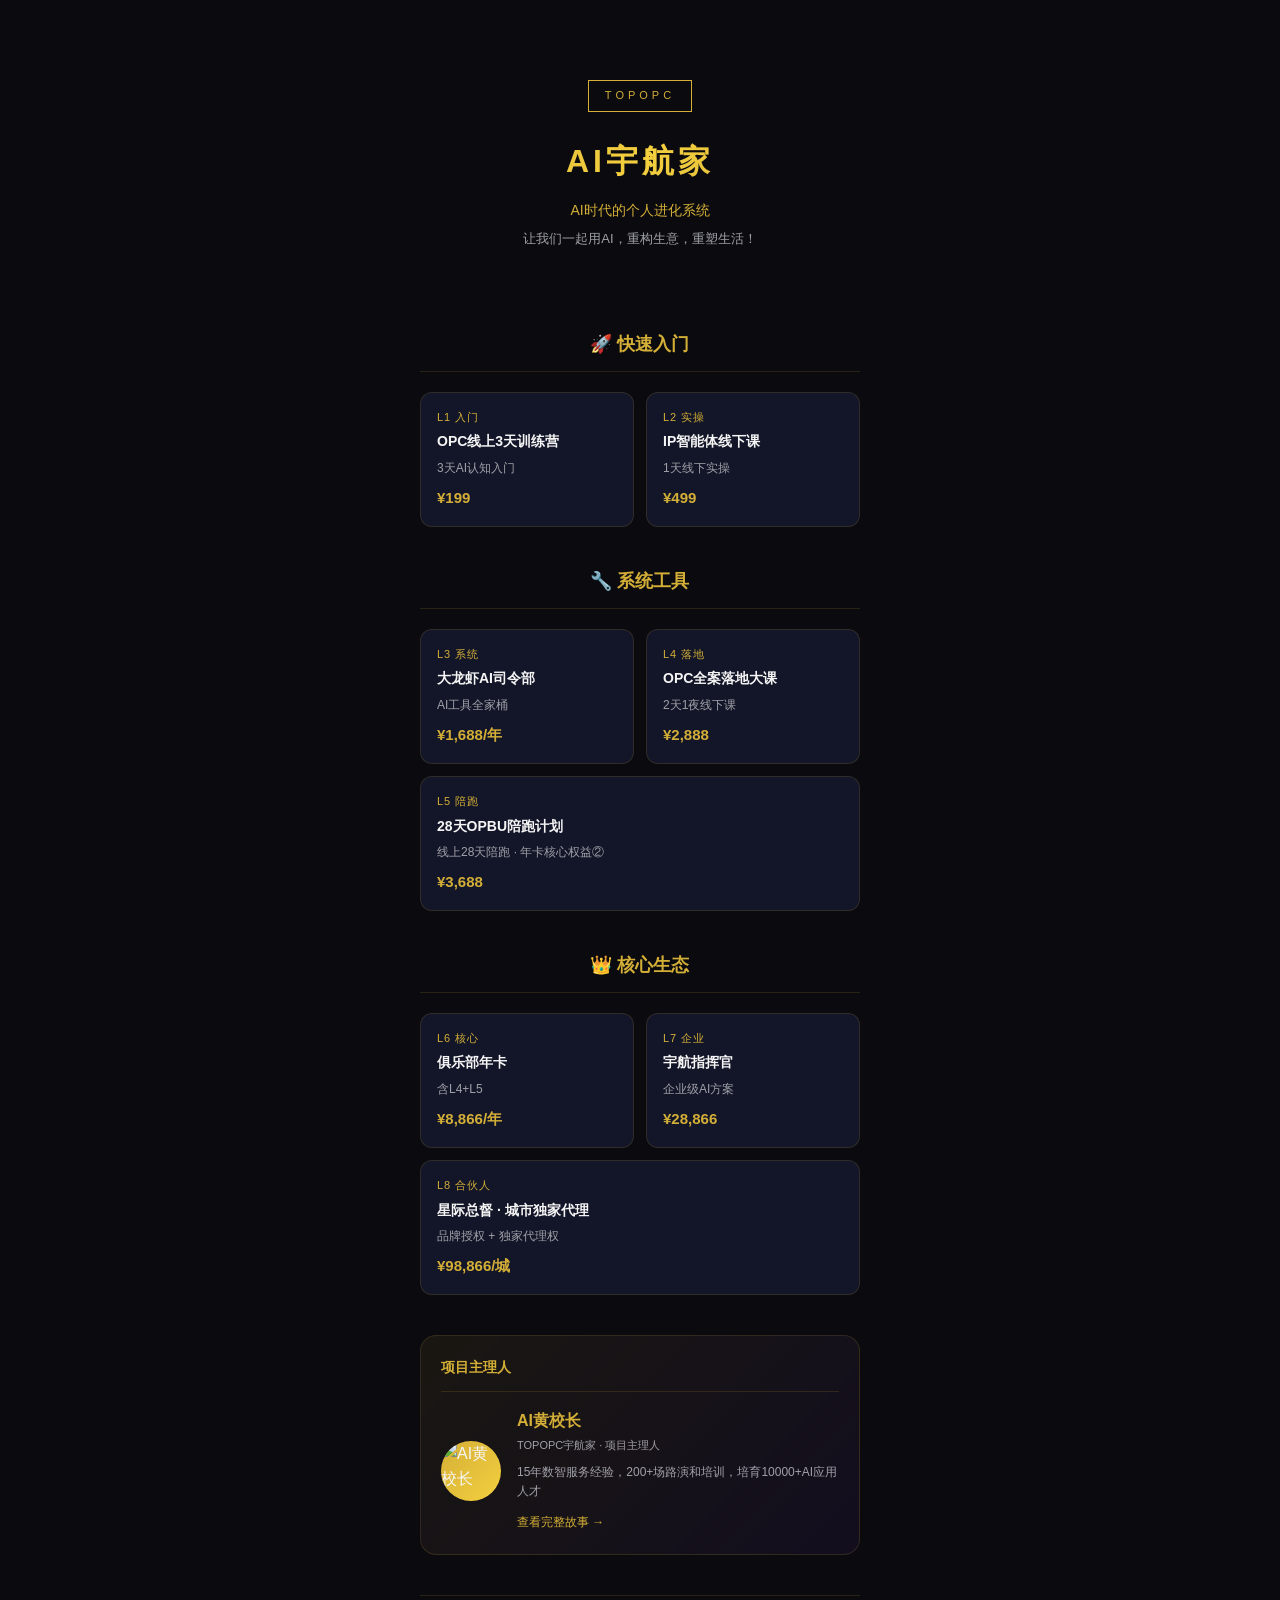
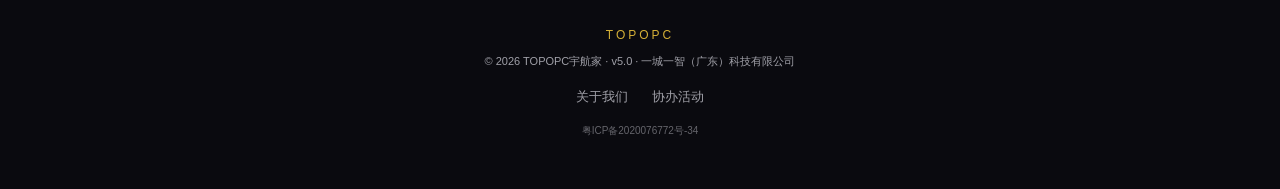
==== commit 6dd5ee3f: "v5.0.1: 删除联系我CTA按钮" ====
--- a/index.html
+++ b/index.html
@@ -390,13 +390,6 @@
             </div>
         </section>
         
-        <!-- CTA -->
-        <section class="cta-section">
-            <div class="cta-title">加入TOPOPC生态</div>
-            <div class="cta-desc">选择适合你的起点，开启AI进化之路</div>
-            <a href="https://work.weixin.qq.com/kfid/kfc9c88b4cb9b88c634" class="cta-btn">联系我</a>
-        </section>
-        
         <!-- Footer -->
         <footer class="footer">
             <div class="footer-brand">TOPOPC</div>
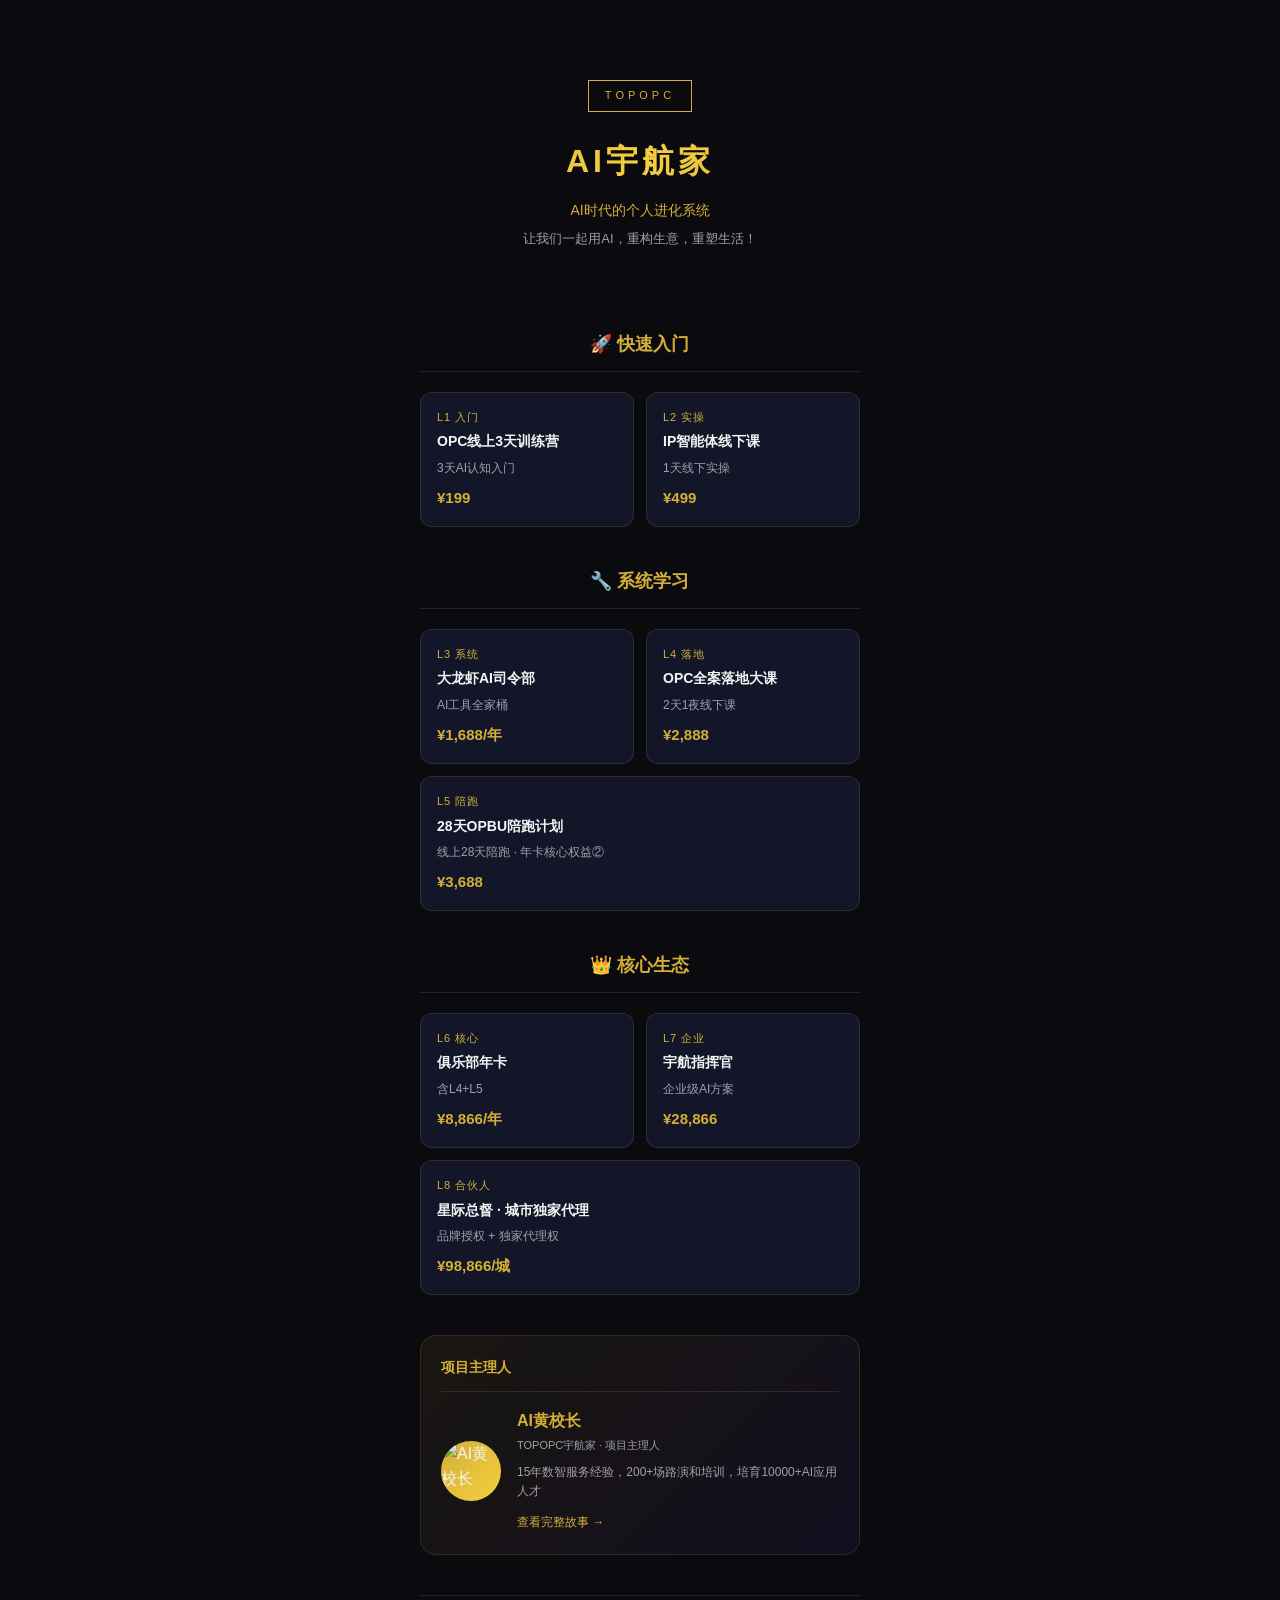
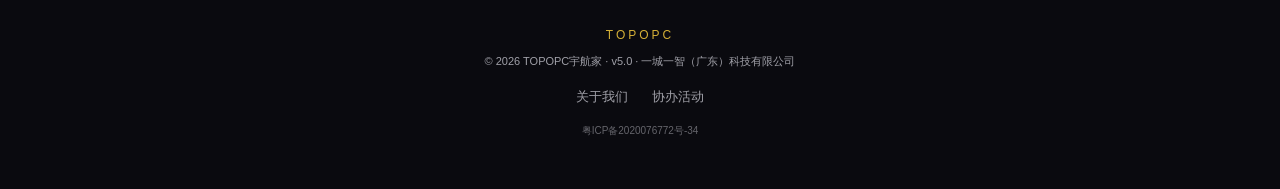
==== commit bef49e9f: "v5.0.2: 系统工具→系统学习 + about.html删除黄色底图和CTA" ====
--- a/index.html
+++ b/index.html
@@ -326,7 +326,7 @@
         
         <!-- L3-L5 系统产品 -->
         <section class="product-section">
-            <h2 class="section-title">🔧 系统工具</h2>
+            <h2 class="section-title">🔧 系统学习</h2>
             <div class="product-grid">
                 <a href="long-system.html" class="product-card">
                     <div class="product-level">L3 系统</div>
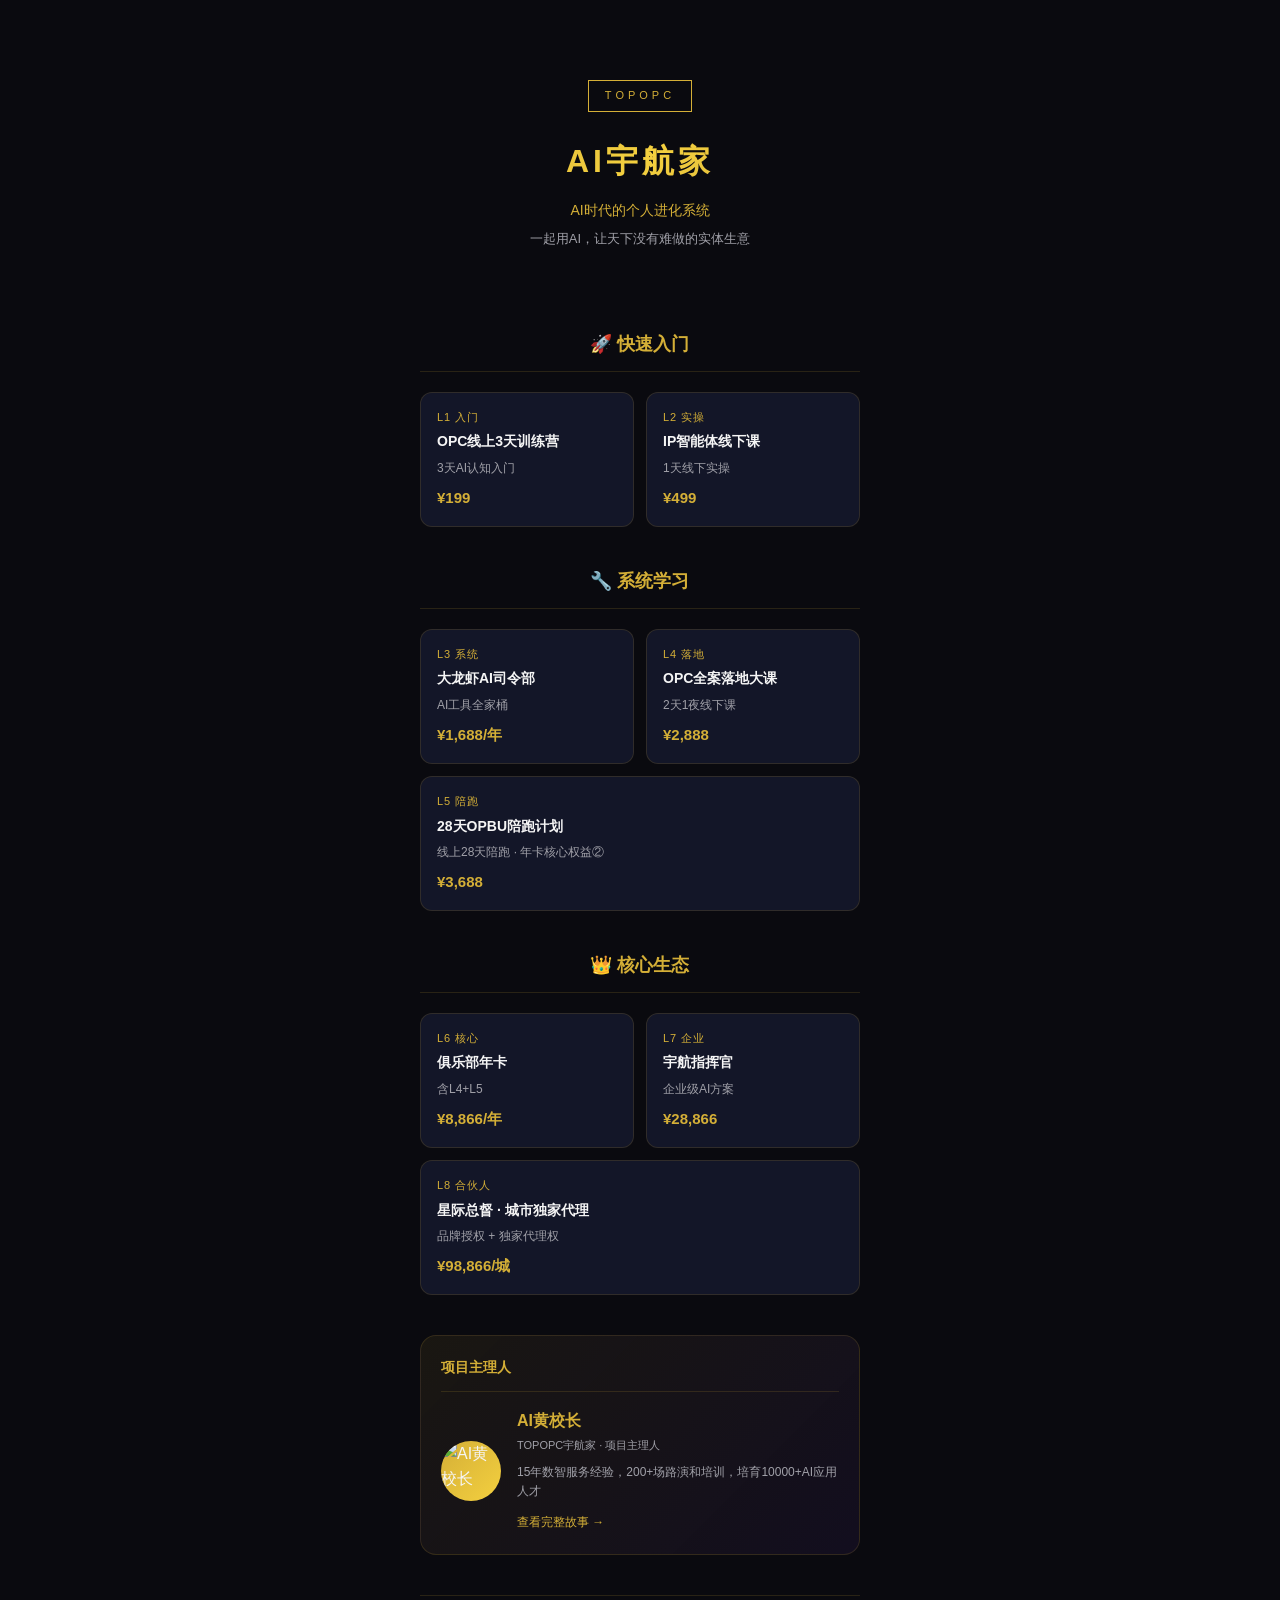
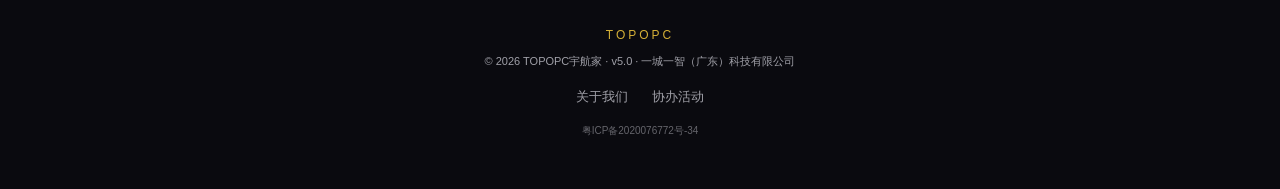
==== commit 13e2d6a0: "v5.0.4: 全站愿景统一为'一起用AI，让天下没有难做的实体生意'" ====
--- a/index.html
+++ b/index.html
@@ -302,7 +302,7 @@
             <div class="brand-badge">TOPOPC</div>
             <h1 class="brand-title">AI宇航家</h1>
             <p class="brand-slogan">AI时代的个人进化系统</p>
-            <p class="brand-vision">让我们一起用AI，重构生意，重塑生活！</p>
+            <p class="brand-vision">一起用AI，让天下没有难做的实体生意</p>
         </section>
         
         <!-- L1-L2 引流产品 -->
